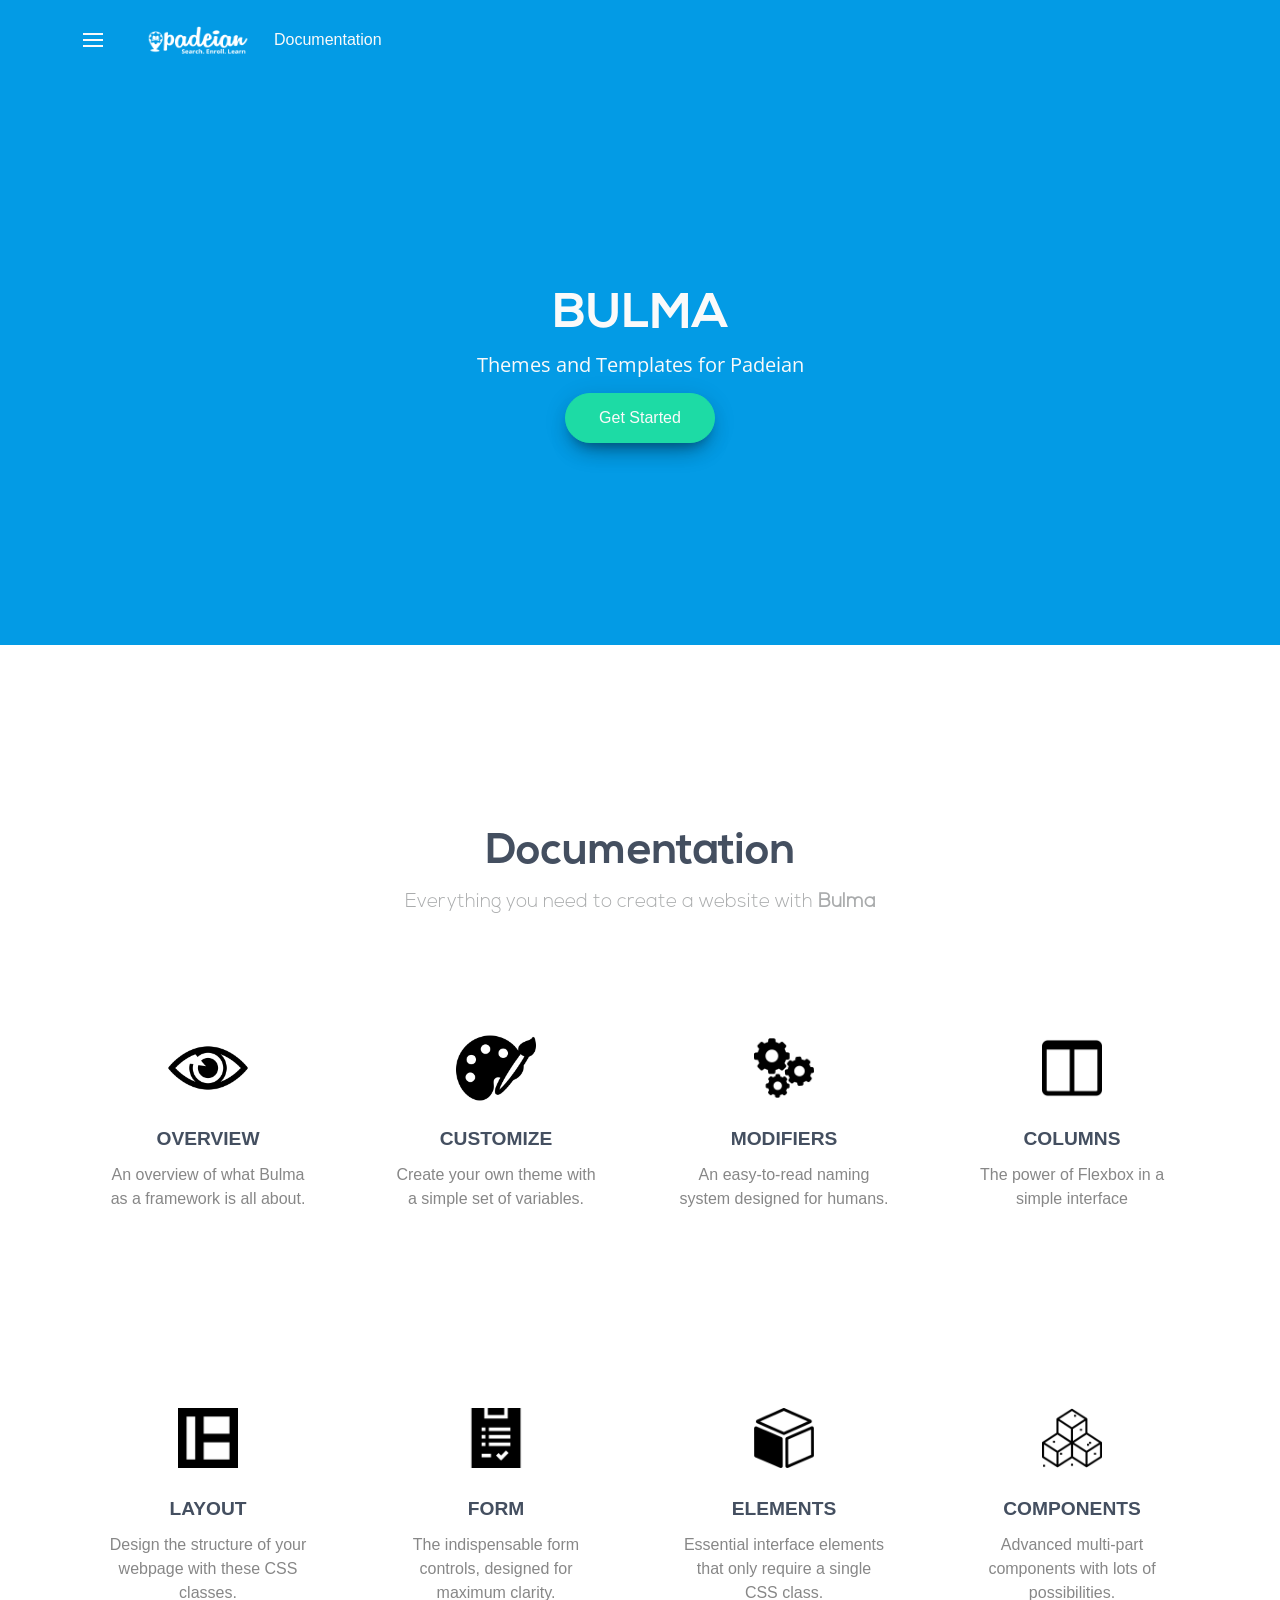
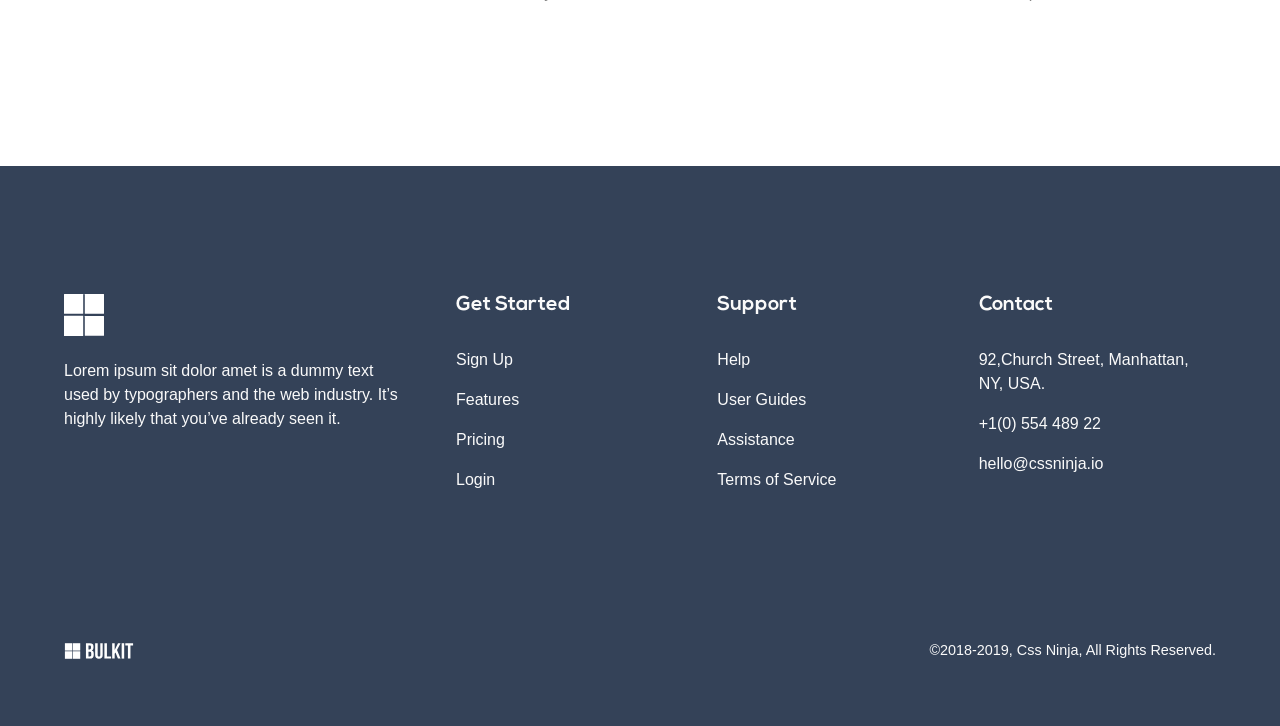
==== index.html @ 24e1e9b9 "first commit" ====
<!DOCTYPE html>
<html lang="en">
  <!-- Mirrored from bulkitv2.cssninja.io/one-pager-1/ by HTTrack Website Copier/3.x [XR&CO'2014], Thu, 19 Sep 2019 08:55:20 GMT -->
  <head>
    <!-- Required meta tags always come first -->
    <meta charset="utf-8">
    <meta name="viewport" content="width=device-width, initial-scale=1, shrink-to-fit=no">
    <meta http-equiv="x-ua-compatible" content="ie=edge">
    <link rel="icon" type="image/png" href="assets/images/favicon.ico" />
    <title> Padeian :: Bulma Template</title>
    <!--Core CSS -->
    <link href="https://fonts.googleapis.com/css?family=Open+Sans" rel="stylesheet">
    <link rel="stylesheet" href="assets/css/bulma.css">
    <link rel="stylesheet" href="assets/css/app.css">
    <link rel="stylesheet" href="assets/css/core.css">
    <link rel="stylesheet" href="assets/css/core-v2.css">
  </head>
  <body>
    <div class="pageloader"></div>
    <div class="infraloader is-active"></div>
    <!-- Side navigation -->
    <div class="side-navigation-menu">
      <!-- Navigation menu -->
      <div id="demo-pages" class="navigation-menu-wrapper animated preFadeInRight fadeInRight">
        <!-- Navigation Header -->
        <div class="navigation-menu-header">
          <span>Bulma Templates</span>
          <a class="ml-auto hamburger-btn navigation-close" href="javascript:void(0);">
          <span class="menu-toggle">
          <span class="icon-box-toggle">
          <span class="rotate">
          <i class="icon-line-top"></i>
          <i class="icon-line-center"></i>
          <i class="icon-line-bottom"></i>
          </span>
          </span>
          </span>
          </a>
        </div>
        <!-- Navigation Body -->
        <ul class="navigation-menu">
          <li class="has-children">
            <a class="parent-link" href="#"><span class="material-icons">view_quilt</span>Overview</a>
            <ul>
              <li><a class="is-submenu" href="overview.html#overview-start">Start</a></li>
              <li><a class="is-submenu" href="overview.html#overview-classes">Classes</a></li>
              <li><a class="is-submenu" href="overview.html#overview-modularity">Modularity</a></li>
              <li><a class="is-submenu" href="overview.html#overview-responsiveness">Responsiveness</a></li>
              <li><a class="is-submenu" href="overview.html#overview-colors">Colors</a></li>
              <li><a class="is-submenu" href="overview.html#overview-functions">Functions</a></li>
              <li><a class="is-submenu" href="overview.html#overview-mixins">Mixins</a></li>
            </ul>
          </li>
          <li class="has-children">
            <a class="parent-link" href="#"><span class="material-icons">view_quilt</span>Customize</a>
            <ul>
              <li><a class="is-submenu" href="customize.html#customize-concepts">Concepts</a></li>
              <li><a class="is-submenu" href="customize.html#customize-variable">Variable</a></li>
              <li><a class="is-submenu" href="customize.html#customize-node-sass">With node-sass</a></li>
              <li><a class="is-submenu" href="customize.html#customize-sass-cli">With Sass CLI</a></li>
              <li><a class="is-submenu" href="customize.html#customize-with-webpack">With webpack</a></li>
            </ul>
          </li>
          <li class="has-children">
            <a class="parent-link" href="#"><span class="material-icons">view_quilt</span>Modifiers</a>
            <ul>
              <li><a class="is-submenu" href="modifiers.html#modifiers-syntax">Syntax</a></li>
              <li><a class="is-submenu" href="modifiers.html#modifiers-helpers">Helpers</a></li>
              <li><a class="is-submenu" href="modifiers.html#modifiers-responsive">Responsive Helpers</a></li>
              <li><a class="is-submenu" href="modifiers.html#modifiers-color">Color Helpers</a></li>
              <li><a class="is-submenu" href="modifiers.html#modifiers-typography">Typography Helpers</a></li>
            </ul>
          </li>
          <li class="has-children">
            <a class="parent-link" href="#"><span class="material-icons">view_quilt</span>Columns</a>
            <ul>
              <li><a class="is-submenu" href="columns.html#columns-basics">Basics</a></li>
              <li><a class="is-submenu" href="columns.html#columns-sizes">Sizes</a></li>
              <li><a class="is-submenu" href="columns.html#columns-responsiveness">Responsiveness</a></li>
              <li><a class="is-submenu" href="columns.html#columns-nesting">Nesting</a></li>
              <li><a class="is-submenu" href="columns.html#columns-gap">Gap</a></li>
              <li><a class="is-submenu" href="columns.html#columns-options">Options</a></li>
            </ul>
          </li>
          <li class="has-children">
            <a class="parent-link" href="#"><span class="material-icons">view_quilt</span>Layout</a>
            <ul>
              <li><a class="is-submenu" href="layout.html#lyt-container">Container</a></li>
              <li><a class="is-submenu" href="layout.html#lyt-level">Level</a></li>
              <li><a class="is-submenu" href="layout.html#lyt-medobj">Media Object</a></li>
              <li><a class="is-submenu" href="layout.html#lyt-hero">Hero</a></li>
              <li><a class="is-submenu" href="layout.html#lyt-section">Section</a></li>
              <li><a class="is-submenu" href="layout.html#lyt-footer">Footer</a></li>
              <li><a class="is-submenu" href="layout.html#lyt-tiles">Tiles</a></li>
            </ul>
          </li>
          <li class="has-children">
            <a class="parent-link" href="#"><span class="material-icons">view_quilt</span>Form</a>
            <ul>
              <li><a class="is-submenu" href="form.html#form-general">General</a></li>
              <li><a class="is-submenu" href="form.html#form-input">Input</a></li>
              <li><a class="is-submenu" href="form.html#form-textarea">Textarea</a></li>
              <li><a class="is-submenu" href="form.html#form-select">Select</a></li>
              <li><a class="is-submenu" href="form.html#form-checkbox">Checkbox</a></li>
              <li><a class="is-submenu" href="form.html#form-radio">Radio</a></li>
              <li><a class="is-submenu" href="form.html#form-file">File</a></li>
            </ul>
          </li>
          <li class="has-children">
            <a class="parent-link" href="#"><span class="material-icons">view_quilt</span>Elements</a>
            <ul>
              <li><a class="is-submenu" href="elements.html#elements-box">Box</a></li>
              <li><a class="is-submenu" href="elements.html#elements-button">Button</a></li>
              <li><a class="is-submenu" href="elements.html#elements-content">Content</a></li>
              <li><a class="is-submenu" href="elements.html#elements-delete">Delete</a></li>
              <li><a class="is-submenu" href="elements.html#elements-icon">Icon</a></li>
              <li><a class="is-submenu" href="elements.html#elements-image">Image</a></li>
              <li><a class="is-submenu" href="elements.html#elements-notification">Notification</a></li>
              <li><a class="is-submenu" href="elements.html#elements-progressbar">Progress bars</a></li>
              <li><a class="is-submenu" href="elements.html#elements-table">Table</a></li>
              <li><a class="is-submenu" href="elements.html#elements-tag">Tag</a></li>
              <li><a class="is-submenu" href="elements.html#elements-title">Title</a></li>
            </ul>
          </li>
          <li class="has-children">
            <a class="parent-link" href="#"><span class="material-icons">view_quilt</span>Components</a>
            <ul>
              <li><a class="is-submenu" href="components.html#components-breadcrumb">Breadcrumb</a></li>
              <li><a class="is-submenu" href="components.html#components-card">Card</a></li>
              <li><a class="is-submenu" href="components.html#components-dropdown">Dropdown</a></li>
              <li><a class="is-submenu" href="components.html#components-menu">Menu</a></li>
              <li><a class="is-submenu" href="components.html#components-message">Message</a></li>
              <li><a class="is-submenu" href="components.html#components-modal">Modal</a></li>
              <li><a class="is-submenu" href="components.html#components-navbar">Navbar</a></li>
              <li><a class="is-submenu" href="components.html#components-pagination">Pagination</a></li>
              <li><a class="is-submenu" href="components.html#components-panel">Panel</a></li>
              <li><a class="is-submenu" href="components.html#components-tabs">Tabs</a></li>
            </ul>
          </li>
        </ul>
      </div>
      <!-- /Navigation menu -->
    </div>
    <!-- /Side navigation -->        
    <nav class="navbar is-transparent is-fixed-top is-faded">
      <div class="container">
        <div class="navbar-brand">
          <!-- Sidebar Trigger -->
          <a id="navigation-trigger" class="navbar-item hamburger-btn" href="javascript:void(0);">
          <span class="menu-toggle">
          <span class="icon-box-toggle">
          <span class="rotate">
          <i class="icon-line-top"></i>
          <i class="icon-line-center"></i>
          <i class="icon-line-bottom"></i>
          </span>
          </span>
          </span>
          </a>
          <a class="navbar-item" href="#">
          <img class="light-logo" src="assets/images/logo/logo-white.png" width="110" height="100" alt="">
          <img class="dark-logo is-hidden" src="assets/images/logo/logo-dark.png" width="110" height="100" alt="">
          </a>
          <a role="button" class="navbar-burger burger" aria-label="menu" aria-expanded="false" data-target="navbarBasicExample">
          <span aria-hidden="true"></span>
          <span aria-hidden="true"></span>
          <span aria-hidden="true"></span>
          </a>
        </div>
        <div class="navbar-menu">
          <div class="navbar-start">
            <a href="#documentation" class="navbar-item has-hover">
            Documentation
            </a>
          </div>
        </div>
      </div>
    </nav>
    <!-- Hero -->
    <div class="hero is-large">
      <div class="hero-body">
        <div class="container">
          <div class="columns has-text-centered">
            <!-- Caption -->
            <div class="column is-8 is-offset-2 is-hero-caption">
              <h1 class="title is-1 is-light">
                <span id="landing-title">BULMA</span>
              </h1>
              <h2 class="subtitle is-5 is-light">
                Themes and Templates for Padeian
              </h2>
              <div class="button-wrap">
                <a href="#documentation" class="button cta-button accent-button is-raised is-rounded">Get Started</a>
              </div>
            </div>
          </div>
        </div>
      </div>
      <!-- Hero Shape -->
      <div class="hero-shape is-4v" alt=""></div>
    </div>
    <!-- Services -->
    <section id="documentation" class="section">
      <div class="container">
        <!-- Title -->
        <div class="section-title-wrapper">
          <!--<div class="bg-number">?</div>-->
          <h2 class="title section-title has-text-centered dark-text">Documentation</h2>
          <div class="subtitle has-text-centered is-tablet-padded">
            Everything you need to create a website with <b>Bulma</b>
          </div>
        </div>
        <div class="columns integration-cards is-minimal is-vcentered is-gapless is-multiline">
          <!-- Card -->
          <div class="column">
            <a href="overview.html">
              <div class="feature-card card-md hover-inset has-text-centered">
                <div>
                  <!-- class="brand-logo">-->
                  <img src="assets/images/docsicon/eye.png" style="height: 80px;" alt="">
                </div>
                <div class="card-title">
                  <h4>OVERVIEW</h4>
                </div>
                <div class="card-feature-description">
                  <span>An overview of what Bulma as a framework is all about.</span>
                </div>
                <!--<a href="#" class="button btn-align primary-btn btn-outlined is-bold rounded">Learn more</a>-->
              </div>
            </a>
          </div>
          <div class="column">
            <a href="customize.html">
              <div class="feature-card card-md hover-inset has-text-centered">
                <div>
                  <!-- class="brand-logo">-->
                  <img src="assets/images/docsicon/paint-board-and-brush.png" style="height: 80px;" alt="">
                </div>
                <div class="card-title">
                  <h4>CUSTOMIZE</h4>
                </div>
                <div class="card-feature-description">
                  <span>Create your own theme with a simple set of variables.</span>
                </div>
                <!--<a href="#" class="button btn-align primary-btn btn-outlined is-bold rounded">Learn more</a>-->
              </div>
            </a>
          </div>
          <div class="column">
            <a href="modifiers.html">
              <div class="feature-card card-md hover-inset has-text-centered">
                <div class="brand-logo">
                  <img src="assets/images/docsicon/settings-gears.png" alt="">
                </div>
                <div class="card-title">
                  <h4>MODIFIERS</h4>
                </div>
                <div class="card-feature-description">
                  <span>An easy-to-read naming system designed for humans.</span>
                </div>
                <!--<a href="#" class="button btn-align primary-btn btn-outlined is-bold rounded">Learn more</a>-->
              </div>
            </a>
          </div>
          <div class="column">
            <a href="columns.html">
              <div class="feature-card card-md hover-inset has-text-centered">
                <div class="brand-logo">
                  <img src="assets/images/docsicon/two-columns-layout.png" alt="">
                </div>
                <div class="card-title">
                  <h4>COLUMNS</h4>
                </div>
                <div class="card-feature-description">
                  <span>The power of Flexbox in a simple interface</span>
                </div>
                <!--<a href="#" class="button btn-align primary-btn btn-outlined is-bold rounded">Learn more</a>-->
              </div>
            </a>
          </div>
          <div class="column">
            <a href="layout.html">
              <div class="feature-card card-md hover-inset has-text-centered">
                <div class="brand-logo">
                  <img src="assets/images/docsicon/layout.png" alt="">
                </div>
                <div class="card-title">
                  <h4>LAYOUT</h4>
                </div>
                <div class="card-feature-description">
                  <span>Design the structure of your webpage with these CSS classes.</span>
                </div>
                <!--<a href="#" class="button btn-align primary-btn btn-outlined is-bold rounded">Learn more</a>-->
              </div>
            </a>
          </div>
          <div class="column">
            <a href="form.html">
              <div class="feature-card card-md hover-inset has-text-centered">
                <div class="brand-logo">
                  <img src="assets/images/docsicon/test.png" alt="">
                </div>
                <div class="card-title">
                  <h4>FORM</h4>
                </div>
                <div class="card-feature-description">
                  <span>The indispensable form controls, designed for maximum clarity.</span>
                </div>
                <!--<a href="#" class="button btn-align primary-btn btn-outlined is-bold rounded">Learn more</a>-->
              </div>
            </a>
          </div>
          <div class="column">
            <a href="elements.html">
              <div class="feature-card card-md hover-inset has-text-centered">
                <div class="brand-logo">
                  <img src="assets/images/docsicon/package-cube-box-for-delivery.png" alt="">
                </div>
                <div class="card-title">
                  <h4>ELEMENTS</h4>
                </div>
                <div class="card-feature-description">
                  <span>Essential interface elements that only require a single CSS class.</span>
                </div>
                <!--<a href="#" class="button btn-align primary-btn btn-outlined is-bold rounded">Learn more</a>-->
              </div>
            </a>
          </div>
          <div class="column">
            <a href="components.html">
              <div class="feature-card card-md hover-inset has-text-centered">
                <div class="brand-logo">
                  <img src="assets/images/docsicon/ice-cube-tray.png" alt="">
                </div>
                <div class="card-title">
                  <h4>COMPONENTS</h4>
                </div>
                <div class="card-feature-description">
                  <span>Advanced multi-part components with lots of possibilities.</span>
                </div>
                <!--<a href="#" class="button btn-align primary-btn btn-outlined is-bold rounded">Learn more</a>-->
              </div>
            </a>
          </div>
        </div>
      </div>
    </section>
    <!-- /Services -->
    <!--Footer-->
    <footer class="footer">
      <div class="container">
        <div class="columns">
          <div class="column is-4">
            <img class="footer-logo" src="assets/images/logo/bulkit-light.svg" width="112" height="28" alt="">
            <p class="footer-logo-text is-portrait-padded">
              Lorem ipsum sit dolor amet is a dummy text used by
              typographers and the web industry. It’s highly likely that
              you’ve already seen it.
            </p>
          </div>
          <div class="column">
            <h4 class="title is-light is-5">Get Started</h4>
            <ul class="footer-menu">
              <li><a href="#">Sign Up</a></li>
              <li><a href="#">Features</a></li>
              <li><a href="#">Pricing</a></li>
              <li><a href="#">Login</a></li>
            </ul>
          </div>
          <div class="column">
            <h4 class="title is-light is-5">Support</h4>
            <ul class="footer-menu">
              <li><a href="#">Help</a></li>
              <li><a href="#">User Guides</a></li>
              <li><a href="#">Assistance</a></li>
              <li><a href="#">Terms of Service</a></li>
            </ul>
          </div>
          <div class="column">
            <h4 class="title is-light is-5">Contact</h4>
            <ul class="footer-menu">
              <li>92,Church Street, Manhattan, NY, USA.</li>
              <li>+1(0) 554 489 22</li>
              <li>hello@cssninja.io</li>
            </ul>
          </div>
        </div>
        <div class="copyright">
          <img class="copyright-logo" src="assets/images/logo/bulkit-white.svg" width="112" height="28" alt="">
          <div class="copyright-text">&copy;2018-2019, Css Ninja, All Rights Reserved.</div>
        </div>
      </div>
    </footer>
    <!-- Back To Top Button -->
    <div id="backtotop"><a href="#"></a></div>
    <!-- Concatenated js plugins -->
    <script src="assets/js/app.js"></script>
    <script src="../../unpkg.com/animejs%402.2.0/anime.min.js"></script>
    <!-- Bulkit js -->
    <script src="assets/js/main.js"></script>
  </body>
  <!-- Mirrored from bulkitv2.cssninja.io/one-pager-1/ by HTTrack Website Copier/3.x [XR&CO'2014], Thu, 19 Sep 2019 08:55:29 GMT -->
</html>
---- assets/css/app.css ----
/* Slider */
.slick-slider
{
    position: relative;

    display: block;
    box-sizing: border-box;

    -webkit-user-select: none;
       -moz-user-select: none;
        -ms-user-select: none;
            user-select: none;

    -webkit-touch-callout: none;
    -khtml-user-select: none;
    -ms-touch-action: pan-y;
        touch-action: pan-y;
    -webkit-tap-highlight-color: transparent;
}

.slick-list
{
    position: relative;

    display: block;
    overflow: hidden;

    margin: 0;
    padding: 0;
}
.slick-list:focus
{
    outline: none;
}
.slick-list.dragging
{
    cursor: pointer;
    cursor: hand;
}

.slick-slider .slick-track,
.slick-slider .slick-list
{
    -webkit-transform: translate3d(0, 0, 0);
       -moz-transform: translate3d(0, 0, 0);
        -ms-transform: translate3d(0, 0, 0);
         -o-transform: translate3d(0, 0, 0);
            transform: translate3d(0, 0, 0);
}

.slick-track
{
    position: relative;
    top: 0;
    left: 0;

    display: block;
    margin-left: auto;
    margin-right: auto;
}
.slick-track:before,
.slick-track:after
{
    display: table;

    content: '';
}
.slick-track:after
{
    clear: both;
}
.slick-loading .slick-track
{
    visibility: hidden;
}

.slick-slide
{
    display: none;
    float: left;

    height: 100%;
    min-height: 1px;
}
[dir='rtl'] .slick-slide
{
    float: right;
}
.slick-slide img
{
    display: block;
}
.slick-slide.slick-loading img
{
    display: none;
}
.slick-slide.dragging img
{
    pointer-events: none;
}
.slick-initialized .slick-slide
{
    display: block;
}
.slick-loading .slick-slide
{
    visibility: hidden;
}
.slick-vertical .slick-slide
{
    display: block;

    height: auto;

    border: 1px solid transparent;
}
.slick-arrow.slick-hidden {
    display: none;
}

@charset 'UTF-8';
/* Slider */
.slick-loading .slick-list
{
    background: #fff url('ajax-loader.gif') center center no-repeat;
}

/* Icons */
@font-face
{
    font-family: 'slick';
    font-weight: normal;
    font-style: normal;

    src: url('fonts/slick.eot');
    src: url('fonts/slickd41d.eot?#iefix') format('embedded-opentype'), url('fonts/slick.woff') format('woff'), url('fonts/slick.ttf') format('truetype'), url('fonts/slick.svg#slick') format('svg');
}
/* Arrows */
.slick-prev,
.slick-next
{
    font-size: 0;
    line-height: 0;

    position: absolute;
    top: 50%;

    display: block;

    width: 20px;
    height: 20px;
    padding: 0;
    -webkit-transform: translate(0, -50%);
    -ms-transform: translate(0, -50%);
    transform: translate(0, -50%);

    cursor: pointer;

    color: transparent;
    border: none;
    outline: none;
    background: transparent;
}
.slick-prev:hover,
.slick-prev:focus,
.slick-next:hover,
.slick-next:focus
{
    color: transparent;
    outline: none;
    background: transparent;
}
.slick-prev:hover:before,
.slick-prev:focus:before,
.slick-next:hover:before,
.slick-next:focus:before
{
    opacity: 1;
}
.slick-prev.slick-disabled:before,
.slick-next.slick-disabled:before
{
    opacity: .25;
}

.slick-prev:before,
.slick-next:before
{
    font-family: 'slick';
    font-size: 20px;
    line-height: 1;

    opacity: .75;
    color: white;

    -webkit-font-smoothing: antialiased;
    -moz-osx-font-smoothing: grayscale;
}

.slick-prev
{
    left: -25px;
}
[dir='rtl'] .slick-prev
{
    right: -25px;
    left: auto;
}
.slick-prev:before
{
    content: '←';
}
[dir='rtl'] .slick-prev:before
{
    content: '→';
}

.slick-next
{
    right: -25px;
}
[dir='rtl'] .slick-next
{
    right: auto;
    left: -25px;
}
.slick-next:before
{
    content: '→';
}
[dir='rtl'] .slick-next:before
{
    content: '←';
}

/* Dots */
.slick-dotted.slick-slider
{
    margin-bottom: 30px;
}

.slick-dots
{
    position: absolute;
    bottom: -25px;

    display: block;

    width: 100%;
    padding: 0;
    margin: 0;

    list-style: none;

    text-align: center;
}
.slick-dots li
{
    position: relative;

    display: inline-block;

    width: 20px;
    height: 20px;
    margin: 0 5px;
    padding: 0;

    cursor: pointer;
}
.slick-dots li button
{
    font-size: 0;
    line-height: 0;

    display: block;

    width: 20px;
    height: 20px;
    padding: 5px;

    cursor: pointer;

    color: transparent;
    border: 0;
    outline: none;
    background: transparent;
}
.slick-dots li button:hover,
.slick-dots li button:focus
{
    outline: none;
}
.slick-dots li button:hover:before,
.slick-dots li button:focus:before
{
    opacity: 1;
}
.slick-dots li button:before
{
    font-family: 'slick';
    font-size: 6px;
    line-height: 20px;

    position: absolute;
    top: 0;
    left: 0;

    width: 20px;
    height: 20px;

    content: '•';
    text-align: center;

    opacity: .25;
    color: black;

    -webkit-font-smoothing: antialiased;
    -moz-osx-font-smoothing: grayscale;
}
.slick-dots li.slick-active button:before
{
    opacity: .75;
    color: black;
}
.div-highlight {
    padding: 1.4rem;
    overflow: auto;
    background: #444F60;
    margin-top: 2.8rem;
    margin-bottom: 2.8rem;
    border-radius: 4px;
    margin-left: -160px;
}
.form-column {
    float: left;
    width: 50%;
    padding: 10px;
  }
  
/* Clear floats after the columns */
.form-row:after {
    content: "";
    display: table;
    clear: both;
}
.fa.fa-pull-left,.fa.pull-left{margin-right:.3em}.fa-fw,.fa-li{text-align:center}.fa,.fa-stack,.material-icons{display:inline-block}@font-face{font-family:FontAwesome;src:url(../fonts/fontawesome-webfont5b62.html?v=4.6.3);src:url(../fonts/fontawesome-webfontd41d.html?#iefix&v=4.6.3) format('embedded-opentype'),url(../fonts/fontawesome-webfont5b62-2.html?v=4.6.3) format('woff2'),url(../fonts/fontawesome-webfont5b62-3.html?v=4.6.3) format('woff'),url(../fonts/fontawesome-webfont5b62-4.html?v=4.6.3) format('truetype'),url(../fonts/fontawesome-webfont5b62-5.html?v=4.6.3#fontawesomeregular) format('svg');font-weight:400;font-style:normal}.fa{font:normal normal normal 14px/1 FontAwesome;font-size:inherit;text-rendering:auto;-webkit-font-smoothing:antialiased;-moz-osx-font-smoothing:grayscale}.im,.sl{speak:none;font-variant:normal}.fa-lg{font-size:1.33333333em;line-height:.75em;vertical-align:-15%}.fa-2x{font-size:2em}.fa-3x{font-size:3em}.fa-4x{font-size:4em}.fa-5x{font-size:5em}.fa-fw{width:1.28571429em}.fa-ul{padding-left:0;margin-left:2.14285714em;list-style-type:none}.fa.fa-pull-right,.fa.pull-right{margin-left:.3em}.fa-ul>li{position:relative}.fa-li{position:absolute;left:-2.14285714em;width:2.14285714em;top:.14285714em}.fa-li.fa-lg{left:-1.85714286em}.fa-border{padding:.2em .25em .15em;border:.08em solid #eee;border-radius:.1em}.fa-pull-left{float:left}.fa-pull-right,.pull-right{float:right}.pull-left{float:left}.fa-spin{-webkit-animation:fa-spin 2s infinite linear;animation:fa-spin 2s infinite linear}.fa-pulse{-webkit-animation:fa-spin 1s infinite steps(8);animation:fa-spin 1s infinite steps(8)}@-webkit-keyframes fa-spin{0%{-webkit-transform:rotate(0);transform:rotate(0)}100%{-webkit-transform:rotate(359deg);transform:rotate(359deg)}}@keyframes fa-spin{0%{-webkit-transform:rotate(0);transform:rotate(0)}100%{-webkit-transform:rotate(359deg);transform:rotate(359deg)}}.fa-rotate-90{-ms-filter:"progid:DXImageTransform.Microsoft.BasicImage(rotation=1)";-webkit-transform:rotate(90deg);-ms-transform:rotate(90deg);transform:rotate(90deg)}.fa-rotate-180{-ms-filter:"progid:DXImageTransform.Microsoft.BasicImage(rotation=2)";-webkit-transform:rotate(180deg);-ms-transform:rotate(180deg);transform:rotate(180deg)}.fa-rotate-270{-ms-filter:"progid:DXImageTransform.Microsoft.BasicImage(rotation=3)";-webkit-transform:rotate(270deg);-ms-transform:rotate(270deg);transform:rotate(270deg)}.fa-flip-horizontal{-ms-filter:"progid:DXImageTransform.Microsoft.BasicImage(rotation=0, mirror=1)";-webkit-transform:scale(-1,1);-ms-transform:scale(-1,1);transform:scale(-1,1)}.fa-flip-vertical{-ms-filter:"progid:DXImageTransform.Microsoft.BasicImage(rotation=2, mirror=1)";-webkit-transform:scale(1,-1);-ms-transform:scale(1,-1);transform:scale(1,-1)}:root .fa-flip-horizontal,:root .fa-flip-vertical,:root .fa-rotate-180,:root .fa-rotate-270,:root .fa-rotate-90{filter:none}.fa-stack{position:relative;width:2em;height:2em;line-height:2em;vertical-align:middle}.fa-stack-1x,.fa-stack-2x{position:absolute;left:0;width:100%;text-align:center}.fa-stack-1x{line-height:inherit}.material-icons,.sl{font-weight:400;font-style:normal;line-height:1;text-transform:none;-webkit-font-smoothing:antialiased;-moz-osx-font-smoothing:grayscale}.fa-stack-2x{font-size:2em}.fa-inverse{color:#fff}.fa-glass:before{content:"\f000"}.fa-music:before{content:"\f001"}.fa-search:before{content:"\f002"}.fa-envelope-o:before{content:"\f003"}.fa-heart:before{content:"\f004"}.fa-star:before{content:"\f005"}.fa-star-o:before{content:"\f006"}.fa-user:before{content:"\f007"}.fa-film:before{content:"\f008"}.fa-th-large:before{content:"\f009"}.fa-th:before{content:"\f00a"}.fa-th-list:before{content:"\f00b"}.fa-check:before{content:"\f00c"}.fa-close:before,.fa-remove:before,.fa-times:before{content:"\f00d"}.fa-search-plus:before{content:"\f00e"}.fa-search-minus:before{content:"\f010"}.fa-power-off:before{content:"\f011"}.fa-signal:before{content:"\f012"}.fa-cog:before,.fa-gear:before{content:"\f013"}.fa-trash-o:before{content:"\f014"}.fa-home:before{content:"\f015"}.fa-file-o:before{content:"\f016"}.fa-clock-o:before{content:"\f017"}.fa-road:before{content:"\f018"}.fa-download:before{content:"\f019"}.fa-arrow-circle-o-down:before{content:"\f01a"}.fa-arrow-circle-o-up:before{content:"\f01b"}.fa-inbox:before{content:"\f01c"}.fa-play-circle-o:before{content:"\f01d"}.fa-repeat:before,.fa-rotate-right:before{content:"\f01e"}.fa-refresh:before{content:"\f021"}.fa-list-alt:before{content:"\f022"}.fa-lock:before{content:"\f023"}.fa-flag:before{content:"\f024"}.fa-headphones:before{content:"\f025"}.fa-volume-off:before{content:"\f026"}.fa-volume-down:before{content:"\f027"}.fa-volume-up:before{content:"\f028"}.fa-qrcode:before{content:"\f029"}.fa-barcode:before{content:"\f02a"}.fa-tag:before{content:"\f02b"}.fa-tags:before{content:"\f02c"}.fa-book:before{content:"\f02d"}.fa-bookmark:before{content:"\f02e"}.fa-print:before{content:"\f02f"}.fa-camera:before{content:"\f030"}.fa-font:before{content:"\f031"}.fa-bold:before{content:"\f032"}.fa-italic:before{content:"\f033"}.fa-text-height:before{content:"\f034"}.fa-text-width:before{content:"\f035"}.fa-align-left:before{content:"\f036"}.fa-align-center:before{content:"\f037"}.fa-align-right:before{content:"\f038"}.fa-align-justify:before{content:"\f039"}.fa-list:before{content:"\f03a"}.fa-dedent:before,.fa-outdent:before{content:"\f03b"}.fa-indent:before{content:"\f03c"}.fa-video-camera:before{content:"\f03d"}.fa-image:before,.fa-photo:before,.fa-picture-o:before{content:"\f03e"}.fa-pencil:before{content:"\f040"}.fa-map-marker:before{content:"\f041"}.fa-adjust:before{content:"\f042"}.fa-tint:before{content:"\f043"}.fa-edit:before,.fa-pencil-square-o:before{content:"\f044"}.fa-share-square-o:before{content:"\f045"}.fa-check-square-o:before{content:"\f046"}.fa-arrows:before{content:"\f047"}.fa-step-backward:before{content:"\f048"}.fa-fast-backward:before{content:"\f049"}.fa-backward:before{content:"\f04a"}.fa-play:before{content:"\f04b"}.fa-pause:before{content:"\f04c"}.fa-stop:before{content:"\f04d"}.fa-forward:before{content:"\f04e"}.fa-fast-forward:before{content:"\f050"}.fa-step-forward:before{content:"\f051"}.fa-eject:before{content:"\f052"}.fa-chevron-left:before{content:"\f053"}.fa-chevron-right:before{content:"\f054"}.fa-plus-circle:before{content:"\f055"}.fa-minus-circle:before{content:"\f056"}.fa-times-circle:before{content:"\f057"}.fa-check-circle:before{content:"\f058"}.fa-question-circle:before{content:"\f059"}.fa-info-circle:before{content:"\f05a"}.fa-crosshairs:before{content:"\f05b"}.fa-times-circle-o:before{content:"\f05c"}.fa-check-circle-o:before{content:"\f05d"}.fa-ban:before{content:"\f05e"}.fa-arrow-left:before{content:"\f060"}.fa-arrow-right:before{content:"\f061"}.fa-arrow-up:before{content:"\f062"}.fa-arrow-down:before{content:"\f063"}.fa-mail-forward:before,.fa-share:before{content:"\f064"}.fa-expand:before{content:"\f065"}.fa-compress:before{content:"\f066"}.fa-plus:before{content:"\f067"}.fa-minus:before{content:"\f068"}.fa-asterisk:before{content:"\f069"}.fa-exclamation-circle:before{content:"\f06a"}.fa-gift:before{content:"\f06b"}.fa-leaf:before{content:"\f06c"}.fa-fire:before{content:"\f06d"}.fa-eye:before{content:"\f06e"}.fa-eye-slash:before{content:"\f070"}.fa-exclamation-triangle:before,.fa-warning:before{content:"\f071"}.fa-plane:before{content:"\f072"}.fa-calendar:before{content:"\f073"}.fa-random:before{content:"\f074"}.fa-comment:before{content:"\f075"}.fa-magnet:before{content:"\f076"}.fa-chevron-up:before{content:"\f077"}.fa-chevron-down:before{content:"\f078"}.fa-retweet:before{content:"\f079"}.fa-shopping-cart:before{content:"\f07a"}.fa-folder:before{content:"\f07b"}.fa-folder-open:before{content:"\f07c"}.fa-arrows-v:before{content:"\f07d"}.fa-arrows-h:before{content:"\f07e"}.fa-bar-chart-o:before,.fa-bar-chart:before{content:"\f080"}.fa-twitter-square:before{content:"\f081"}.fa-facebook-square:before{content:"\f082"}.fa-camera-retro:before{content:"\f083"}.fa-key:before{content:"\f084"}.fa-cogs:before,.fa-gears:before{content:"\f085"}.fa-comments:before{content:"\f086"}.fa-thumbs-o-up:before{content:"\f087"}.fa-thumbs-o-down:before{content:"\f088"}.fa-star-half:before{content:"\f089"}.fa-heart-o:before{content:"\f08a"}.fa-sign-out:before{content:"\f08b"}.fa-linkedin-square:before{content:"\f08c"}.fa-thumb-tack:before{content:"\f08d"}.fa-external-link:before{content:"\f08e"}.fa-sign-in:before{content:"\f090"}.fa-trophy:before{content:"\f091"}.fa-github-square:before{content:"\f092"}.fa-upload:before{content:"\f093"}.fa-lemon-o:before{content:"\f094"}.fa-phone:before{content:"\f095"}.fa-square-o:before{content:"\f096"}.fa-bookmark-o:before{content:"\f097"}.fa-phone-square:before{content:"\f098"}.fa-twitter:before{content:"\f099"}.fa-facebook-f:before,.fa-facebook:before{content:"\f09a"}.fa-github:before{content:"\f09b"}.fa-unlock:before{content:"\f09c"}.fa-credit-card:before{content:"\f09d"}.fa-feed:before,.fa-rss:before{content:"\f09e"}.fa-hdd-o:before{content:"\f0a0"}.fa-bullhorn:before{content:"\f0a1"}.fa-bell:before{content:"\f0f3"}.fa-certificate:before{content:"\f0a3"}.fa-hand-o-right:before{content:"\f0a4"}.fa-hand-o-left:before{content:"\f0a5"}.fa-hand-o-up:before{content:"\f0a6"}.fa-hand-o-down:before{content:"\f0a7"}.fa-arrow-circle-left:before{content:"\f0a8"}.fa-arrow-circle-right:before{content:"\f0a9"}.fa-arrow-circle-up:before{content:"\f0aa"}.fa-arrow-circle-down:before{content:"\f0ab"}.fa-globe:before{content:"\f0ac"}.fa-wrench:before{content:"\f0ad"}.fa-tasks:before{content:"\f0ae"}.fa-filter:before{content:"\f0b0"}.fa-briefcase:before{content:"\f0b1"}.fa-arrows-alt:before{content:"\f0b2"}.fa-group:before,.fa-users:before{content:"\f0c0"}.fa-chain:before,.fa-link:before{content:"\f0c1"}.fa-cloud:before{content:"\f0c2"}.fa-flask:before{content:"\f0c3"}.fa-cut:before,.fa-scissors:before{content:"\f0c4"}.fa-copy:before,.fa-files-o:before{content:"\f0c5"}.fa-paperclip:before{content:"\f0c6"}.fa-floppy-o:before,.fa-save:before{content:"\f0c7"}.fa-square:before{content:"\f0c8"}.fa-bars:before,.fa-navicon:before,.fa-reorder:before{content:"\f0c9"}.fa-list-ul:before{content:"\f0ca"}.fa-list-ol:before{content:"\f0cb"}.fa-strikethrough:before{content:"\f0cc"}.fa-underline:before{content:"\f0cd"}.fa-table:before{content:"\f0ce"}.fa-magic:before{content:"\f0d0"}.fa-truck:before{content:"\f0d1"}.fa-pinterest:before{content:"\f0d2"}.fa-pinterest-square:before{content:"\f0d3"}.fa-google-plus-square:before{content:"\f0d4"}.fa-google-plus:before{content:"\f0d5"}.fa-money:before{content:"\f0d6"}.fa-caret-down:before{content:"\f0d7"}.fa-caret-up:before{content:"\f0d8"}.fa-caret-left:before{content:"\f0d9"}.fa-caret-right:before{content:"\f0da"}.fa-columns:before{content:"\f0db"}.fa-sort:before,.fa-unsorted:before{content:"\f0dc"}.fa-sort-desc:before,.fa-sort-down:before{content:"\f0dd"}.fa-sort-asc:before,.fa-sort-up:before{content:"\f0de"}.fa-envelope:before{content:"\f0e0"}.fa-linkedin:before{content:"\f0e1"}.fa-rotate-left:before,.fa-undo:before{content:"\f0e2"}.fa-gavel:before,.fa-legal:before{content:"\f0e3"}.fa-dashboard:before,.fa-tachometer:before{content:"\f0e4"}.fa-comment-o:before{content:"\f0e5"}.fa-comments-o:before{content:"\f0e6"}.fa-bolt:before,.fa-flash:before{content:"\f0e7"}.fa-sitemap:before{content:"\f0e8"}.fa-umbrella:before{content:"\f0e9"}.fa-clipboard:before,.fa-paste:before{content:"\f0ea"}.fa-lightbulb-o:before{content:"\f0eb"}.fa-exchange:before{content:"\f0ec"}.fa-cloud-download:before{content:"\f0ed"}.fa-cloud-upload:before{content:"\f0ee"}.fa-user-md:before{content:"\f0f0"}.fa-stethoscope:before{content:"\f0f1"}.fa-suitcase:before{content:"\f0f2"}.fa-bell-o:before{content:"\f0a2"}.fa-coffee:before{content:"\f0f4"}.fa-cutlery:before{content:"\f0f5"}.fa-file-text-o:before{content:"\f0f6"}.fa-building-o:before{content:"\f0f7"}.fa-hospital-o:before{content:"\f0f8"}.fa-ambulance:before{content:"\f0f9"}.fa-medkit:before{content:"\f0fa"}.fa-fighter-jet:before{content:"\f0fb"}.fa-beer:before{content:"\f0fc"}.fa-h-square:before{content:"\f0fd"}.fa-plus-square:before{content:"\f0fe"}.fa-angle-double-left:before{content:"\f100"}.fa-angle-double-right:before{content:"\f101"}.fa-angle-double-up:before{content:"\f102"}.fa-angle-double-down:before{content:"\f103"}.fa-angle-left:before{content:"\f104"}.fa-angle-right:before{content:"\f105"}.fa-angle-up:before{content:"\f106"}.fa-angle-down:before{content:"\f107"}.fa-desktop:before{content:"\f108"}.fa-laptop:before{content:"\f109"}.fa-tablet:before{content:"\f10a"}.fa-mobile-phone:before,.fa-mobile:before{content:"\f10b"}.fa-circle-o:before{content:"\f10c"}.fa-quote-left:before{content:"\f10d"}.fa-quote-right:before{content:"\f10e"}.fa-spinner:before{content:"\f110"}.fa-circle:before{content:"\f111"}.fa-mail-reply:before,.fa-reply:before{content:"\f112"}.fa-github-alt:before{content:"\f113"}.fa-folder-o:before{content:"\f114"}.fa-folder-open-o:before{content:"\f115"}.fa-smile-o:before{content:"\f118"}.fa-frown-o:before{content:"\f119"}.fa-meh-o:before{content:"\f11a"}.fa-gamepad:before{content:"\f11b"}.fa-keyboard-o:before{content:"\f11c"}.fa-flag-o:before{content:"\f11d"}.fa-flag-checkered:before{content:"\f11e"}.fa-terminal:before{content:"\f120"}.fa-code:before{content:"\f121"}.fa-mail-reply-all:before,.fa-reply-all:before{content:"\f122"}.fa-star-half-empty:before,.fa-star-half-full:before,.fa-star-half-o:before{content:"\f123"}.fa-location-arrow:before{content:"\f124"}.fa-crop:before{content:"\f125"}.fa-code-fork:before{content:"\f126"}.fa-chain-broken:before,.fa-unlink:before{content:"\f127"}.fa-question:before{content:"\f128"}.fa-info:before{content:"\f129"}.fa-exclamation:before{content:"\f12a"}.fa-superscript:before{content:"\f12b"}.fa-subscript:before{content:"\f12c"}.fa-eraser:before{content:"\f12d"}.fa-puzzle-piece:before{content:"\f12e"}.fa-microphone:before{content:"\f130"}.fa-microphone-slash:before{content:"\f131"}.fa-shield:before{content:"\f132"}.fa-calendar-o:before{content:"\f133"}.fa-fire-extinguisher:before{content:"\f134"}.fa-rocket:before{content:"\f135"}.fa-maxcdn:before{content:"\f136"}.fa-chevron-circle-left:before{content:"\f137"}.fa-chevron-circle-right:before{content:"\f138"}.fa-chevron-circle-up:before{content:"\f139"}.fa-chevron-circle-down:before{content:"\f13a"}.fa-html5:before{content:"\f13b"}.fa-css3:before{content:"\f13c"}.fa-anchor:before{content:"\f13d"}.fa-unlock-alt:before{content:"\f13e"}.fa-bullseye:before{content:"\f140"}.fa-ellipsis-h:before{content:"\f141"}.fa-ellipsis-v:before{content:"\f142"}.fa-rss-square:before{content:"\f143"}.fa-play-circle:before{content:"\f144"}.fa-ticket:before{content:"\f145"}.fa-minus-square:before{content:"\f146"}.fa-minus-square-o:before{content:"\f147"}.fa-level-up:before{content:"\f148"}.fa-level-down:before{content:"\f149"}.fa-check-square:before{content:"\f14a"}.fa-pencil-square:before{content:"\f14b"}.fa-external-link-square:before{content:"\f14c"}.fa-share-square:before{content:"\f14d"}.fa-compass:before{content:"\f14e"}.fa-caret-square-o-down:before,.fa-toggle-down:before{content:"\f150"}.fa-caret-square-o-up:before,.fa-toggle-up:before{content:"\f151"}.fa-caret-square-o-right:before,.fa-toggle-right:before{content:"\f152"}.fa-eur:before,.fa-euro:before{content:"\f153"}.fa-gbp:before{content:"\f154"}.fa-dollar:before,.fa-usd:before{content:"\f155"}.fa-inr:before,.fa-rupee:before{content:"\f156"}.fa-cny:before,.fa-jpy:before,.fa-rmb:before,.fa-yen:before{content:"\f157"}.fa-rouble:before,.fa-rub:before,.fa-ruble:before{content:"\f158"}.fa-krw:before,.fa-won:before{content:"\f159"}.fa-bitcoin:before,.fa-btc:before{content:"\f15a"}.fa-file:before{content:"\f15b"}.fa-file-text:before{content:"\f15c"}.fa-sort-alpha-asc:before{content:"\f15d"}.fa-sort-alpha-desc:before{content:"\f15e"}.fa-sort-amount-asc:before{content:"\f160"}.fa-sort-amount-desc:before{content:"\f161"}.fa-sort-numeric-asc:before{content:"\f162"}.fa-sort-numeric-desc:before{content:"\f163"}.fa-thumbs-up:before{content:"\f164"}.fa-thumbs-down:before{content:"\f165"}.fa-youtube-square:before{content:"\f166"}.fa-youtube:before{content:"\f167"}.fa-xing:before{content:"\f168"}.fa-xing-square:before{content:"\f169"}.fa-youtube-play:before{content:"\f16a"}.fa-dropbox:before{content:"\f16b"}.fa-stack-overflow:before{content:"\f16c"}.fa-instagram:before{content:"\f16d"}.fa-flickr:before{content:"\f16e"}.fa-adn:before{content:"\f170"}.fa-bitbucket:before{content:"\f171"}.fa-bitbucket-square:before{content:"\f172"}.fa-tumblr:before{content:"\f173"}.fa-tumblr-square:before{content:"\f174"}.fa-long-arrow-down:before{content:"\f175"}.fa-long-arrow-up:before{content:"\f176"}.fa-long-arrow-left:before{content:"\f177"}.fa-long-arrow-right:before{content:"\f178"}.fa-apple:before{content:"\f179"}.fa-windows:before{content:"\f17a"}.fa-android:before{content:"\f17b"}.fa-linux:before{content:"\f17c"}.fa-dribbble:before{content:"\f17d"}.fa-skype:before{content:"\f17e"}.fa-foursquare:before{content:"\f180"}.fa-trello:before{content:"\f181"}.fa-female:before{content:"\f182"}.fa-male:before{content:"\f183"}.fa-gittip:before,.fa-gratipay:before{content:"\f184"}.fa-sun-o:before{content:"\f185"}.fa-moon-o:before{content:"\f186"}.fa-archive:before{content:"\f187"}.fa-bug:before{content:"\f188"}.fa-vk:before{content:"\f189"}.fa-weibo:before{content:"\f18a"}.fa-renren:before{content:"\f18b"}.fa-pagelines:before{content:"\f18c"}.fa-stack-exchange:before{content:"\f18d"}.fa-arrow-circle-o-right:before{content:"\f18e"}.fa-arrow-circle-o-left:before{content:"\f190"}.fa-caret-square-o-left:before,.fa-toggle-left:before{content:"\f191"}.fa-dot-circle-o:before{content:"\f192"}.fa-wheelchair:before{content:"\f193"}.fa-vimeo-square:before{content:"\f194"}.fa-try:before,.fa-turkish-lira:before{content:"\f195"}.fa-plus-square-o:before{content:"\f196"}.fa-space-shuttle:before{content:"\f197"}.fa-slack:before{content:"\f198"}.fa-envelope-square:before{content:"\f199"}.fa-wordpress:before{content:"\f19a"}.fa-openid:before{content:"\f19b"}.fa-bank:before,.fa-institution:before,.fa-university:before{content:"\f19c"}.fa-graduation-cap:before,.fa-mortar-board:before{content:"\f19d"}.fa-yahoo:before{content:"\f19e"}.fa-google:before{content:"\f1a0"}.fa-reddit:before{content:"\f1a1"}.fa-reddit-square:before{content:"\f1a2"}.fa-stumbleupon-circle:before{content:"\f1a3"}.fa-stumbleupon:before{content:"\f1a4"}.fa-delicious:before{content:"\f1a5"}.fa-digg:before{content:"\f1a6"}.fa-pied-piper-pp:before{content:"\f1a7"}.fa-pied-piper-alt:before{content:"\f1a8"}.fa-drupal:before{content:"\f1a9"}.fa-joomla:before{content:"\f1aa"}.fa-language:before{content:"\f1ab"}.fa-fax:before{content:"\f1ac"}.fa-building:before{content:"\f1ad"}.fa-child:before{content:"\f1ae"}.fa-paw:before{content:"\f1b0"}.fa-spoon:before{content:"\f1b1"}.fa-cube:before{content:"\f1b2"}.fa-cubes:before{content:"\f1b3"}.fa-behance:before{content:"\f1b4"}.fa-behance-square:before{content:"\f1b5"}.fa-steam:before{content:"\f1b6"}.fa-steam-square:before{content:"\f1b7"}.fa-recycle:before{content:"\f1b8"}.fa-automobile:before,.fa-car:before{content:"\f1b9"}.fa-cab:before,.fa-taxi:before{content:"\f1ba"}.fa-tree:before{content:"\f1bb"}.fa-spotify:before{content:"\f1bc"}.fa-deviantart:before{content:"\f1bd"}.fa-soundcloud:before{content:"\f1be"}.fa-database:before{content:"\f1c0"}.fa-file-pdf-o:before{content:"\f1c1"}.fa-file-word-o:before{content:"\f1c2"}.fa-file-excel-o:before{content:"\f1c3"}.fa-file-powerpoint-o:before{content:"\f1c4"}.fa-file-image-o:before,.fa-file-photo-o:before,.fa-file-picture-o:before{content:"\f1c5"}.fa-file-archive-o:before,.fa-file-zip-o:before{content:"\f1c6"}.fa-file-audio-o:before,.fa-file-sound-o:before{content:"\f1c7"}.fa-file-movie-o:before,.fa-file-video-o:before{content:"\f1c8"}.fa-file-code-o:before{content:"\f1c9"}.fa-vine:before{content:"\f1ca"}.fa-codepen:before{content:"\f1cb"}.fa-jsfiddle:before{content:"\f1cc"}.fa-life-bouy:before,.fa-life-buoy:before,.fa-life-ring:before,.fa-life-saver:before,.fa-support:before{content:"\f1cd"}.fa-circle-o-notch:before{content:"\f1ce"}.fa-ra:before,.fa-rebel:before,.fa-resistance:before{content:"\f1d0"}.fa-empire:before,.fa-ge:before{content:"\f1d1"}.fa-git-square:before{content:"\f1d2"}.fa-git:before{content:"\f1d3"}.fa-hacker-news:before,.fa-y-combinator-square:before,.fa-yc-square:before{content:"\f1d4"}.fa-tencent-weibo:before{content:"\f1d5"}.fa-qq:before{content:"\f1d6"}.fa-wechat:before,.fa-weixin:before{content:"\f1d7"}.fa-paper-plane:before,.fa-send:before{content:"\f1d8"}.fa-paper-plane-o:before,.fa-send-o:before{content:"\f1d9"}.fa-history:before{content:"\f1da"}.fa-circle-thin:before{content:"\f1db"}.fa-header:before{content:"\f1dc"}.fa-paragraph:before{content:"\f1dd"}.fa-sliders:before{content:"\f1de"}.fa-share-alt:before{content:"\f1e0"}.fa-share-alt-square:before{content:"\f1e1"}.fa-bomb:before{content:"\f1e2"}.fa-futbol-o:before,.fa-soccer-ball-o:before{content:"\f1e3"}.fa-tty:before{content:"\f1e4"}.fa-binoculars:before{content:"\f1e5"}.fa-plug:before{content:"\f1e6"}.fa-slideshare:before{content:"\f1e7"}.fa-twitch:before{content:"\f1e8"}.fa-yelp:before{content:"\f1e9"}.fa-newspaper-o:before{content:"\f1ea"}.fa-wifi:before{content:"\f1eb"}.fa-calculator:before{content:"\f1ec"}.fa-paypal:before{content:"\f1ed"}.fa-google-wallet:before{content:"\f1ee"}.fa-cc-visa:before{content:"\f1f0"}.fa-cc-mastercard:before{content:"\f1f1"}.fa-cc-discover:before{content:"\f1f2"}.fa-cc-amex:before{content:"\f1f3"}.fa-cc-paypal:before{content:"\f1f4"}.fa-cc-stripe:before{content:"\f1f5"}.fa-bell-slash:before{content:"\f1f6"}.fa-bell-slash-o:before{content:"\f1f7"}.fa-trash:before{content:"\f1f8"}.fa-copyright:before{content:"\f1f9"}.fa-at:before{content:"\f1fa"}.fa-eyedropper:before{content:"\f1fb"}.fa-paint-brush:before{content:"\f1fc"}.fa-birthday-cake:before{content:"\f1fd"}.fa-area-chart:before{content:"\f1fe"}.fa-pie-chart:before{content:"\f200"}.fa-line-chart:before{content:"\f201"}.fa-lastfm:before{content:"\f202"}.fa-lastfm-square:before{content:"\f203"}.fa-toggle-off:before{content:"\f204"}.fa-toggle-on:before{content:"\f205"}.fa-bicycle:before{content:"\f206"}.fa-bus:before{content:"\f207"}.fa-ioxhost:before{content:"\f208"}.fa-angellist:before{content:"\f209"}.fa-cc:before{content:"\f20a"}.fa-ils:before,.fa-shekel:before,.fa-sheqel:before{content:"\f20b"}.fa-meanpath:before{content:"\f20c"}.fa-buysellads:before{content:"\f20d"}.fa-connectdevelop:before{content:"\f20e"}.fa-dashcube:before{content:"\f210"}.fa-forumbee:before{content:"\f211"}.fa-leanpub:before{content:"\f212"}.fa-sellsy:before{content:"\f213"}.fa-shirtsinbulk:before{content:"\f214"}.fa-simplybuilt:before{content:"\f215"}.fa-skyatlas:before{content:"\f216"}.fa-cart-plus:before{content:"\f217"}.fa-cart-arrow-down:before{content:"\f218"}.fa-diamond:before{content:"\f219"}.fa-ship:before{content:"\f21a"}.fa-user-secret:before{content:"\f21b"}.fa-motorcycle:before{content:"\f21c"}.fa-street-view:before{content:"\f21d"}.fa-heartbeat:before{content:"\f21e"}.fa-venus:before{content:"\f221"}.fa-mars:before{content:"\f222"}.fa-mercury:before{content:"\f223"}.fa-intersex:before,.fa-transgender:before{content:"\f224"}.fa-transgender-alt:before{content:"\f225"}.fa-venus-double:before{content:"\f226"}.fa-mars-double:before{content:"\f227"}.fa-venus-mars:before{content:"\f228"}.fa-mars-stroke:before{content:"\f229"}.fa-mars-stroke-v:before{content:"\f22a"}.fa-mars-stroke-h:before{content:"\f22b"}.fa-neuter:before{content:"\f22c"}.fa-genderless:before{content:"\f22d"}.fa-facebook-official:before{content:"\f230"}.fa-pinterest-p:before{content:"\f231"}.fa-whatsapp:before{content:"\f232"}.fa-server:before{content:"\f233"}.fa-user-plus:before{content:"\f234"}.fa-user-times:before{content:"\f235"}.fa-bed:before,.fa-hotel:before{content:"\f236"}.fa-viacoin:before{content:"\f237"}.fa-train:before{content:"\f238"}.fa-subway:before{content:"\f239"}.fa-medium:before{content:"\f23a"}.fa-y-combinator:before,.fa-yc:before{content:"\f23b"}.fa-optin-monster:before{content:"\f23c"}.fa-opencart:before{content:"\f23d"}.fa-expeditedssl:before{content:"\f23e"}.fa-battery-4:before,.fa-battery-full:before{content:"\f240"}.fa-battery-3:before,.fa-battery-three-quarters:before{content:"\f241"}.fa-battery-2:before,.fa-battery-half:before{content:"\f242"}.fa-battery-1:before,.fa-battery-quarter:before{content:"\f243"}.fa-battery-0:before,.fa-battery-empty:before{content:"\f244"}.fa-mouse-pointer:before{content:"\f245"}.fa-i-cursor:before{content:"\f246"}.fa-object-group:before{content:"\f247"}.fa-object-ungroup:before{content:"\f248"}.fa-sticky-note:before{content:"\f249"}.fa-sticky-note-o:before{content:"\f24a"}.fa-cc-jcb:before{content:"\f24b"}.fa-cc-diners-club:before{content:"\f24c"}.fa-clone:before{content:"\f24d"}.fa-balance-scale:before{content:"\f24e"}.fa-hourglass-o:before{content:"\f250"}.fa-hourglass-1:before,.fa-hourglass-start:before{content:"\f251"}.fa-hourglass-2:before,.fa-hourglass-half:before{content:"\f252"}.fa-hourglass-3:before,.fa-hourglass-end:before{content:"\f253"}.fa-hourglass:before{content:"\f254"}.fa-hand-grab-o:before,.fa-hand-rock-o:before{content:"\f255"}.fa-hand-paper-o:before,.fa-hand-stop-o:before{content:"\f256"}.fa-hand-scissors-o:before{content:"\f257"}.fa-hand-lizard-o:before{content:"\f258"}.fa-hand-spock-o:before{content:"\f259"}.fa-hand-pointer-o:before{content:"\f25a"}.fa-hand-peace-o:before{content:"\f25b"}.fa-trademark:before{content:"\f25c"}.fa-registered:before{content:"\f25d"}.fa-creative-commons:before{content:"\f25e"}.fa-gg:before{content:"\f260"}.fa-gg-circle:before{content:"\f261"}.fa-tripadvisor:before{content:"\f262"}.fa-odnoklassniki:before{content:"\f263"}.fa-odnoklassniki-square:before{content:"\f264"}.fa-get-pocket:before{content:"\f265"}.fa-wikipedia-w:before{content:"\f266"}.fa-safari:before{content:"\f267"}.fa-chrome:before{content:"\f268"}.fa-firefox:before{content:"\f269"}.fa-opera:before{content:"\f26a"}.fa-internet-explorer:before{content:"\f26b"}.fa-television:before,.fa-tv:before{content:"\f26c"}.fa-contao:before{content:"\f26d"}.fa-500px:before{content:"\f26e"}.fa-amazon:before{content:"\f270"}.fa-calendar-plus-o:before{content:"\f271"}.fa-calendar-minus-o:before{content:"\f272"}.fa-calendar-times-o:before{content:"\f273"}.fa-calendar-check-o:before{content:"\f274"}.fa-industry:before{content:"\f275"}.fa-map-pin:before{content:"\f276"}.fa-map-signs:before{content:"\f277"}.fa-map-o:before{content:"\f278"}.fa-map:before{content:"\f279"}.fa-commenting:before{content:"\f27a"}.fa-commenting-o:before{content:"\f27b"}.fa-houzz:before{content:"\f27c"}.fa-vimeo:before{content:"\f27d"}.fa-black-tie:before{content:"\f27e"}.fa-fonticons:before{content:"\f280"}.fa-reddit-alien:before{content:"\f281"}.fa-edge:before{content:"\f282"}.fa-credit-card-alt:before{content:"\f283"}.fa-codiepie:before{content:"\f284"}.fa-modx:before{content:"\f285"}.fa-fort-awesome:before{content:"\f286"}.fa-usb:before{content:"\f287"}.fa-product-hunt:before{content:"\f288"}.fa-mixcloud:before{content:"\f289"}.fa-scribd:before{content:"\f28a"}.fa-pause-circle:before{content:"\f28b"}.fa-pause-circle-o:before{content:"\f28c"}.fa-stop-circle:before{content:"\f28d"}.fa-stop-circle-o:before{content:"\f28e"}.fa-shopping-bag:before{content:"\f290"}.fa-shopping-basket:before{content:"\f291"}.fa-hashtag:before{content:"\f292"}.fa-bluetooth:before{content:"\f293"}.fa-bluetooth-b:before{content:"\f294"}.fa-percent:before{content:"\f295"}.fa-gitlab:before{content:"\f296"}.fa-wpbeginner:before{content:"\f297"}.fa-wpforms:before{content:"\f298"}.fa-envira:before{content:"\f299"}.fa-universal-access:before{content:"\f29a"}.fa-wheelchair-alt:before{content:"\f29b"}.fa-question-circle-o:before{content:"\f29c"}.fa-blind:before{content:"\f29d"}.fa-audio-description:before{content:"\f29e"}.fa-volume-control-phone:before{content:"\f2a0"}.fa-braille:before{content:"\f2a1"}.fa-assistive-listening-systems:before{content:"\f2a2"}.fa-american-sign-language-interpreting:before,.fa-asl-interpreting:before{content:"\f2a3"}.fa-deaf:before,.fa-deafness:before,.fa-hard-of-hearing:before{content:"\f2a4"}.fa-glide:before{content:"\f2a5"}.fa-glide-g:before{content:"\f2a6"}.fa-sign-language:before,.fa-signing:before{content:"\f2a7"}.fa-low-vision:before{content:"\f2a8"}.fa-viadeo:before{content:"\f2a9"}.fa-viadeo-square:before{content:"\f2aa"}.fa-snapchat:before{content:"\f2ab"}.fa-snapchat-ghost:before{content:"\f2ac"}.fa-snapchat-square:before{content:"\f2ad"}.fa-pied-piper:before{content:"\f2ae"}.fa-first-order:before{content:"\f2b0"}.fa-yoast:before{content:"\f2b1"}.fa-themeisle:before{content:"\f2b2"}.fa-google-plus-circle:before,.fa-google-plus-official:before{content:"\f2b3"}.fa-fa:before,.fa-font-awesome:before{content:"\f2b4"}.sr-only{position:absolute;width:1px;height:1px;padding:0;margin:-1px;overflow:hidden;clip:rect(0,0,0,0);border:0}.sr-only-focusable:active,.sr-only-focusable:focus{position:static;width:auto;height:auto;margin:0;overflow:visible;clip:auto}@font-face{font-family:simple-line-icons;src:url(../fonts/simple-line-iconsc05f.html?thkwh4);src:url(../fonts/simple-line-iconsc05f.html?thkwh4#iefix) format('embedded-opentype'),url(../fonts/simple-line-iconsc05f.ttf?thkwh4) format('truetype'),url(../fonts/simple-line-iconsc05f-2.html?thkwh4) format('woff'),url(../fonts/simple-line-iconsc05f-3.html?thkwh4#simple-line-icons) format('svg');font-weight:400;font-style:normal}.sl{font-family:simple-line-icons!important}.sl-icon-user-female:before{content:"\e000"}.sl-icon-people:before{content:"\e001"}.sl-icon-user-follow:before{content:"\e002"}.sl-icon-user-following:before{content:"\e003"}.sl-icon-user-unfollow:before{content:"\e004"}.sl-icon-user:before{content:"\e005"}.sl-icon-trophy:before{content:"\e006"}.sl-icon-speedometer:before{content:"\e007"}.sl-icon-social-youtube:before{content:"\e008"}.sl-icon-social-twitter:before{content:"\e009"}.sl-icon-social-tumblr:before{content:"\e00a"}.sl-icon-social-facebook:before{content:"\e00b"}.sl-icon-social-dropbox:before{content:"\e00c"}.sl-icon-social-dribbble:before{content:"\e00d"}.sl-icon-shield:before{content:"\e00e"}.sl-icon-screen-tablet:before{content:"\e00f"}.sl-icon-screen-smartphone:before{content:"\e010"}.sl-icon-screen-desktop:before{content:"\e011"}.sl-icon-plane:before{content:"\e012"}.sl-icon-notebook:before{content:"\e013"}.sl-icon-mustache:before{content:"\e014"}.sl-icon-mouse:before{content:"\e015"}.sl-icon-magnet:before{content:"\e016"}.sl-icon-magic-wand:before{content:"\e017"}.sl-icon-hourglass:before{content:"\e018"}.sl-icon-graduation:before{content:"\e019"}.sl-icon-ghost:before{content:"\e01a"}.sl-icon-game-controller:before{content:"\e01b"}.sl-icon-fire:before{content:"\e01c"}.sl-icon-eyeglass:before{content:"\e01d"}.sl-icon-envelope-open:before{content:"\e01e"}.sl-icon-envolope-letter:before{content:"\e01f"}.sl-icon-energy:before{content:"\e020"}.sl-icon-emotsmile:before{content:"\e021"}.sl-icon-disc:before{content:"\e022"}.sl-icon-cursor-move:before{content:"\e023"}.sl-icon-crop:before{content:"\e024"}.sl-icon-credit-card:before{content:"\e025"}.sl-icon-chemistry:before{content:"\e026"}.sl-icon-bell:before{content:"\e027"}.sl-icon-badge:before{content:"\e028"}.sl-icon-anchor:before{content:"\e029"}.sl-icon-wallet:before{content:"\e02a"}.sl-icon-vector:before{content:"\e02b"}.sl-icon-speech:before{content:"\e02c"}.sl-icon-puzzle:before{content:"\e02d"}.sl-icon-printer:before{content:"\e02e"}.sl-icon-present:before{content:"\e02f"}.sl-icon-playlist:before{content:"\e030"}.sl-icon-pin:before{content:"\e031"}.sl-icon-picture:before{content:"\e032"}.sl-icon-map:before{content:"\e033"}.sl-icon-layers:before{content:"\e034"}.sl-icon-handbag:before{content:"\e035"}.sl-icon-globe-alt:before{content:"\e036"}.sl-icon-globe:before{content:"\e037"}.sl-icon-frame:before{content:"\e038"}.sl-icon-folder-alt:before{content:"\e039"}.sl-icon-film:before{content:"\e03a"}.sl-icon-feed:before{content:"\e03b"}.sl-icon-earphones-alt:before{content:"\e03c"}.sl-icon-earphones:before{content:"\e03d"}.sl-icon-drop:before{content:"\e03e"}.sl-icon-drawar:before{content:"\e03f"}.sl-icon-docs:before{content:"\e040"}.sl-icon-directions:before{content:"\e041"}.sl-icon-direction:before{content:"\e042"}.sl-icon-diamond:before{content:"\e043"}.sl-icon-cup:before{content:"\e044"}.sl-icon-compass:before{content:"\e045"}.sl-icon-call-out:before{content:"\e046"}.sl-icon-call-in:before{content:"\e047"}.sl-icon-call-end:before{content:"\e048"}.sl-icon-calculator:before{content:"\e049"}.sl-icon-bubbles:before{content:"\e04a"}.sl-icon-briefcase:before{content:"\e04b"}.sl-icon-book-open:before{content:"\e04c"}.sl-icon-basket-loaded:before{content:"\e04d"}.sl-icon-basket:before{content:"\e04e"}.sl-icon-bag:before{content:"\e04f"}.sl-icon-action-undo:before{content:"\e050"}.sl-icon-action-redo:before{content:"\e051"}.sl-icon-wrench:before{content:"\e052"}.sl-icon-umbrella:before{content:"\e053"}.sl-icon-trash:before{content:"\e054"}.sl-icon-tag:before{content:"\e055"}.sl-icon-support:before{content:"\e056"}.sl-icon-size-fullscreen:before{content:"\e057"}.sl-icon-size-actual:before{content:"\e058"}.sl-icon-shuffle:before{content:"\e059"}.sl-icon-share-alt:before{content:"\e05a"}.sl-icon-share:before{content:"\e05b"}.sl-icon-rocket:before{content:"\e05c"}.sl-icon-question:before{content:"\e05d"}.sl-icon-pie-chart:before{content:"\e05e"}.sl-icon-pencil:before{content:"\e05f"}.sl-icon-note:before{content:"\e060"}.sl-icon-music-tone-alt:before{content:"\e061"}.sl-icon-music-tone:before{content:"\e062"}.sl-icon-microphone:before{content:"\e063"}.sl-icon-loop:before{content:"\e064"}.sl-icon-logout:before{content:"\e065"}.sl-icon-login:before{content:"\e066"}.sl-icon-list:before{content:"\e067"}.sl-icon-like:before{content:"\e068"}.sl-icon-home:before{content:"\e069"}.sl-icon-grid:before{content:"\e06a"}.sl-icon-graph:before{content:"\e06b"}.sl-icon-equalizer:before{content:"\e06c"}.sl-icon-dislike:before{content:"\e06d"}.sl-icon-cursor:before{content:"\e06e"}.sl-icon-control-start:before{content:"\e06f"}.sl-icon-control-rewind:before{content:"\e070"}.sl-icon-control-play:before{content:"\e071"}.sl-icon-control-pause:before{content:"\e072"}.sl-icon-control-forward:before{content:"\e073"}.sl-icon-control-end:before{content:"\e074"}.sl-icon-calender:before{content:"\e075"}.sl-icon-bulb:before{content:"\e076"}.sl-icon-chart:before{content:"\e077"}.sl-icon-arrow-up-circle:before{content:"\e078"}.sl-icon-arrow-right-circle:before{content:"\e079"}.sl-icon-arrow-left-circle:before{content:"\e07a"}.sl-icon-arrow-down-circle:before{content:"\e07b"}.sl-icon-ban:before{content:"\e07c"}.sl-icon-bubble:before{content:"\e07d"}.sl-icon-camrecorder:before{content:"\e07e"}.sl-icon-camera:before{content:"\e07f"}.sl-icon-check:before{content:"\e080"}.sl-icon-clock:before{content:"\e081"}.sl-icon-close:before{content:"\e082"}.sl-icon-cloud-download:before{content:"\e083"}.sl-icon-cloud-upload:before{content:"\e084"}.sl-icon-doc:before{content:"\e085"}.sl-icon-envolope:before{content:"\e086"}.sl-icon-eye:before{content:"\e087"}.sl-icon-flag:before{content:"\e088"}.sl-icon-folder:before{content:"\e089"}.sl-icon-heart:before{content:"\e08a"}.sl-icon-info:before{content:"\e08b"}.sl-icon-key:before{content:"\e08c"}.sl-icon-link:before{content:"\e08d"}.sl-icon-lock:before{content:"\e08e"}.sl-icon-lock-open:before{content:"\e08f"}.sl-icon-magnifier:before{content:"\e090"}.sl-icon-magnifier-add:before{content:"\e091"}.sl-icon-magnifier-remove:before{content:"\e092"}.sl-icon-paper-clip:before{content:"\e093"}.sl-icon-paper-plane:before{content:"\e094"}.sl-icon-plus:before{content:"\e095"}.sl-icon-power:before{content:"\e097"}.sl-icon-refresh:before{content:"\e098"}.sl-icon-reload:before{content:"\e099"}.sl-icon-settings:before{content:"\e09a"}.sl-icon-star:before{content:"\e09b"}.sl-icon-symble-female:before{content:"\e09c"}.sl-icon-symbol-male:before{content:"\e09d"}.sl-icon-target:before{content:"\e09e"}.sl-icon-volume-1:before{content:"\e09f"}.sl-icon-volume-2:before{content:"\e0a0"}.sl-icon-volume-off:before{content:"\e0a1"}.sl-icon-phone:before{content:"\e600"}.sl-icon-Menu:before{content:"\e601"}.sl-icon-optionsvertical:before{content:"\e602"}.sl-icon-options:before{content:"\e603"}.sl-icon-arrow-down:before{content:"\e604"}.sl-icon-arrow-left:before{content:"\e605"}.sl-icon-arrow-right:before{content:"\e606"}.sl-icon-arrow-up:before{content:"\e607"}.sl-icon-thumbs-up:before{content:"\e80d"}.sl-icon-location:before{content:"\e810"}@font-face{font-family:iconsmind;src:url(../fonts/iconsmindca27.html?-rdmvgc);src:url(../fonts/iconsmindd41d.html?#iefix-rdmvgc) format('embedded-opentype'),url(../fonts/iconsmindca27.woff?-rdmvgc) format('woff'),url(../fonts/iconsmindca27-2.html?-rdmvgc) format('truetype'),url(../fonts/iconsmindca27-3.html?-rdmvgc#iconsmind) format('svg');font-weight:400;font-style:normal}.im{font-family:iconsmind!important;font-style:normal;font-weight:400;text-transform:none;-webkit-font-smoothing:antialiased;-moz-osx-font-smoothing:grayscale}.im-icon-A-Z:before{content:"\e600"}.im-icon-Aa:before{content:"\e601"}.im-icon-Add-Bag:before{content:"\e602"}.im-icon-Add-Basket:before{content:"\e603"}.im-icon-Add-Cart:before{content:"\e604"}.im-icon-Add-File:before{content:"\e605"}.im-icon-Add-SpaceAfterParagraph:before{content:"\e606"}.im-icon-Add-SpaceBeforeParagraph:before{content:"\e607"}.im-icon-Add-User:before{content:"\e608"}.im-icon-Add-UserStar:before{content:"\e609"}.im-icon-Add-Window:before{content:"\e60a"}.im-icon-Add:before{content:"\e60b"}.im-icon-Address-Book:before{content:"\e60c"}.im-icon-Address-Book2:before{content:"\e60d"}.im-icon-Administrator:before{content:"\e60e"}.im-icon-Aerobics-2:before{content:"\e60f"}.im-icon-Aerobics-3:before{content:"\e610"}.im-icon-Aerobics:before{content:"\e611"}.im-icon-Affiliate:before{content:"\e612"}.im-icon-Aim:before{content:"\e613"}.im-icon-Air-Balloon:before{content:"\e614"}.im-icon-Airbrush:before{content:"\e615"}.im-icon-Airship:before{content:"\e616"}.im-icon-Alarm-Clock:before{content:"\e617"}.im-icon-Alarm-Clock2:before{content:"\e618"}.im-icon-Alarm:before{content:"\e619"}.im-icon-Alien-2:before{content:"\e61a"}.im-icon-Alien:before{content:"\e61b"}.im-icon-Aligator:before{content:"\e61c"}.im-icon-Align-Center:before{content:"\e61d"}.im-icon-Align-JustifyAll:before{content:"\e61e"}.im-icon-Align-JustifyCenter:before{content:"\e61f"}.im-icon-Align-JustifyLeft:before{content:"\e620"}.im-icon-Align-JustifyRight:before{content:"\e621"}.im-icon-Align-Left:before{content:"\e622"}.im-icon-Align-Right:before{content:"\e623"}.im-icon-Alpha:before{content:"\e624"}.im-icon-Ambulance:before{content:"\e625"}.im-icon-AMX:before{content:"\e626"}.im-icon-Anchor-2:before{content:"\e627"}.im-icon-Anchor:before{content:"\e628"}.im-icon-Android-Store:before{content:"\e629"}.im-icon-Android:before{content:"\e62a"}.im-icon-Angel-Smiley:before{content:"\e62b"}.im-icon-Angel:before{content:"\e62c"}.im-icon-Angry:before{content:"\e62d"}.im-icon-Apple-Bite:before{content:"\e62e"}.im-icon-Apple-Store:before{content:"\e62f"}.im-icon-Apple:before{content:"\e630"}.im-icon-Approved-Window:before{content:"\e631"}.im-icon-Aquarius-2:before{content:"\e632"}.im-icon-Aquarius:before{content:"\e633"}.im-icon-Archery-2:before{content:"\e634"}.im-icon-Archery:before{content:"\e635"}.im-icon-Argentina:before{content:"\e636"}.im-icon-Aries-2:before{content:"\e637"}.im-icon-Aries:before{content:"\e638"}.im-icon-Army-Key:before{content:"\e639"}.im-icon-Arrow-Around:before{content:"\e63a"}.im-icon-Arrow-Back3:before{content:"\e63b"}.im-icon-Arrow-Back:before{content:"\e63c"}.im-icon-Arrow-Back2:before{content:"\e63d"}.im-icon-Arrow-Barrier:before{content:"\e63e"}.im-icon-Arrow-Circle:before{content:"\e63f"}.im-icon-Arrow-Cross:before{content:"\e640"}.im-icon-Arrow-Down:before{content:"\e641"}.im-icon-Arrow-Down2:before{content:"\e642"}.im-icon-Arrow-Down3:before{content:"\e643"}.im-icon-Arrow-DowninCircle:before{content:"\e644"}.im-icon-Arrow-Fork:before{content:"\e645"}.im-icon-Arrow-Forward:before{content:"\e646"}.im-icon-Arrow-Forward2:before{content:"\e647"}.im-icon-Arrow-From:before{content:"\e648"}.im-icon-Arrow-Inside:before{content:"\e649"}.im-icon-Arrow-Inside45:before{content:"\e64a"}.im-icon-Arrow-InsideGap:before{content:"\e64b"}.im-icon-Arrow-InsideGap45:before{content:"\e64c"}.im-icon-Arrow-Into:before{content:"\e64d"}.im-icon-Arrow-Join:before{content:"\e64e"}.im-icon-Arrow-Junction:before{content:"\e64f"}.im-icon-Arrow-Left:before{content:"\e650"}.im-icon-Arrow-Left2:before{content:"\e651"}.im-icon-Arrow-LeftinCircle:before{content:"\e652"}.im-icon-Arrow-Loop:before{content:"\e653"}.im-icon-Arrow-Merge:before{content:"\e654"}.im-icon-Arrow-Mix:before{content:"\e655"}.im-icon-Arrow-Next:before{content:"\e656"}.im-icon-Arrow-OutLeft:before{content:"\e657"}.im-icon-Arrow-OutRight:before{content:"\e658"}.im-icon-Arrow-Outside:before{content:"\e659"}.im-icon-Arrow-Outside45:before{content:"\e65a"}.im-icon-Arrow-OutsideGap:before{content:"\e65b"}.im-icon-Arrow-OutsideGap45:before{content:"\e65c"}.im-icon-Arrow-Over:before{content:"\e65d"}.im-icon-Arrow-Refresh:before{content:"\e65e"}.im-icon-Arrow-Refresh2:before{content:"\e65f"}.im-icon-Arrow-Right:before{content:"\e660"}.im-icon-Arrow-Right2:before{content:"\e661"}.im-icon-Arrow-RightinCircle:before{content:"\e662"}.im-icon-Arrow-Shuffle:before{content:"\e663"}.im-icon-Arrow-Squiggly:before{content:"\e664"}.im-icon-Arrow-Through:before{content:"\e665"}.im-icon-Arrow-To:before{content:"\e666"}.im-icon-Arrow-TurnLeft:before{content:"\e667"}.im-icon-Arrow-TurnRight:before{content:"\e668"}.im-icon-Arrow-Up:before{content:"\e669"}.im-icon-Arrow-Up2:before{content:"\e66a"}.im-icon-Arrow-Up3:before{content:"\e66b"}.im-icon-Arrow-UpinCircle:before{content:"\e66c"}.im-icon-Arrow-XLeft:before{content:"\e66d"}.im-icon-Arrow-XRight:before{content:"\e66e"}.im-icon-Ask:before{content:"\e66f"}.im-icon-Assistant:before{content:"\e670"}.im-icon-Astronaut:before{content:"\e671"}.im-icon-At-Sign:before{content:"\e672"}.im-icon-ATM:before{content:"\e673"}.im-icon-Atom:before{content:"\e674"}.im-icon-Audio:before{content:"\e675"}.im-icon-Auto-Flash:before{content:"\e676"}.im-icon-Autumn:before{content:"\e677"}.im-icon-Baby-Clothes:before{content:"\e678"}.im-icon-Baby-Clothes2:before{content:"\e679"}.im-icon-Baby-Cry:before{content:"\e67a"}.im-icon-Baby:before{content:"\e67b"}.im-icon-Back2:before{content:"\e67c"}.im-icon-Back-Media:before{content:"\e67d"}.im-icon-Back-Music:before{content:"\e67e"}.im-icon-Back:before{content:"\e67f"}.im-icon-Background:before{content:"\e680"}.im-icon-Bacteria:before{content:"\e681"}.im-icon-Bag-Coins:before{content:"\e682"}.im-icon-Bag-Items:before{content:"\e683"}.im-icon-Bag-Quantity:before{content:"\e684"}.im-icon-Bag:before{content:"\e685"}.im-icon-Bakelite:before{content:"\e686"}.im-icon-Ballet-Shoes:before{content:"\e687"}.im-icon-Balloon:before{content:"\e688"}.im-icon-Banana:before{content:"\e689"}.im-icon-Band-Aid:before{content:"\e68a"}.im-icon-Bank:before{content:"\e68b"}.im-icon-Bar-Chart:before{content:"\e68c"}.im-icon-Bar-Chart2:before{content:"\e68d"}.im-icon-Bar-Chart3:before{content:"\e68e"}.im-icon-Bar-Chart4:before{content:"\e68f"}.im-icon-Bar-Chart5:before{content:"\e690"}.im-icon-Bar-Code:before{content:"\e691"}.im-icon-Barricade-2:before{content:"\e692"}.im-icon-Barricade:before{content:"\e693"}.im-icon-Baseball:before{content:"\e694"}.im-icon-Basket-Ball:before{content:"\e695"}.im-icon-Basket-Coins:before{content:"\e696"}.im-icon-Basket-Items:before{content:"\e697"}.im-icon-Basket-Quantity:before{content:"\e698"}.im-icon-Bat-2:before{content:"\e699"}.im-icon-Bat:before{content:"\e69a"}.im-icon-Bathrobe:before{content:"\e69b"}.im-icon-Batman-Mask:before{content:"\e69c"}.im-icon-Battery-0:before{content:"\e69d"}.im-icon-Battery-25:before{content:"\e69e"}.im-icon-Battery-50:before{content:"\e69f"}.im-icon-Battery-75:before{content:"\e6a0"}.im-icon-Battery-100:before{content:"\e6a1"}.im-icon-Battery-Charge:before{content:"\e6a2"}.im-icon-Bear:before{content:"\e6a3"}.im-icon-Beard-2:before{content:"\e6a4"}.im-icon-Beard-3:before{content:"\e6a5"}.im-icon-Beard:before{content:"\e6a6"}.im-icon-Bebo:before{content:"\e6a7"}.im-icon-Bee:before{content:"\e6a8"}.im-icon-Beer-Glass:before{content:"\e6a9"}.im-icon-Beer:before{content:"\e6aa"}.im-icon-Bell-2:before{content:"\e6ab"}.im-icon-Bell:before{content:"\e6ac"}.im-icon-Belt-2:before{content:"\e6ad"}.im-icon-Belt-3:before{content:"\e6ae"}.im-icon-Belt:before{content:"\e6af"}.im-icon-Berlin-Tower:before{content:"\e6b0"}.im-icon-Beta:before{content:"\e6b1"}.im-icon-Betvibes:before{content:"\e6b2"}.im-icon-Bicycle-2:before{content:"\e6b3"}.im-icon-Bicycle-3:before{content:"\e6b4"}.im-icon-Bicycle:before{content:"\e6b5"}.im-icon-Big-Bang:before{content:"\e6b6"}.im-icon-Big-Data:before{content:"\e6b7"}.im-icon-Bike-Helmet:before{content:"\e6b8"}.im-icon-Bikini:before{content:"\e6b9"}.im-icon-Bilk-Bottle2:before{content:"\e6ba"}.im-icon-Billing:before{content:"\e6bb"}.im-icon-Bing:before{content:"\e6bc"}.im-icon-Binocular:before{content:"\e6bd"}.im-icon-Bio-Hazard:before{content:"\e6be"}.im-icon-Biotech:before{content:"\e6bf"}.im-icon-Bird-DeliveringLetter:before{content:"\e6c0"}.im-icon-Bird:before{content:"\e6c1"}.im-icon-Birthday-Cake:before{content:"\e6c2"}.im-icon-Bisexual:before{content:"\e6c3"}.im-icon-Bishop:before{content:"\e6c4"}.im-icon-Bitcoin:before{content:"\e6c5"}.im-icon-Black-Cat:before{content:"\e6c6"}.im-icon-Blackboard:before{content:"\e6c7"}.im-icon-Blinklist:before{content:"\e6c8"}.im-icon-Block-Cloud:before{content:"\e6c9"}.im-icon-Block-Window:before{content:"\e6ca"}.im-icon-Blogger:before{content:"\e6cb"}.im-icon-Blood:before{content:"\e6cc"}.im-icon-Blouse:before{content:"\e6cd"}.im-icon-Blueprint:before{content:"\e6ce"}.im-icon-Board:before{content:"\e6cf"}.im-icon-Bodybuilding:before{content:"\e6d0"}.im-icon-Bold-Text:before{content:"\e6d1"}.im-icon-Bone:before{content:"\e6d2"}.im-icon-Bones:before{content:"\e6d3"}.im-icon-Book:before{content:"\e6d4"}.im-icon-Bookmark:before{content:"\e6d5"}.im-icon-Books-2:before{content:"\e6d6"}.im-icon-Books:before{content:"\e6d7"}.im-icon-Boom:before{content:"\e6d8"}.im-icon-Boot-2:before{content:"\e6d9"}.im-icon-Boot:before{content:"\e6da"}.im-icon-Bottom-ToTop:before{content:"\e6db"}.im-icon-Bow-2:before{content:"\e6dc"}.im-icon-Bow-3:before{content:"\e6dd"}.im-icon-Bow-4:before{content:"\e6de"}.im-icon-Bow-5:before{content:"\e6df"}.im-icon-Bow-6:before{content:"\e6e0"}.im-icon-Bow:before{content:"\e6e1"}.im-icon-Bowling-2:before{content:"\e6e2"}.im-icon-Bowling:before{content:"\e6e3"}.im-icon-Box2:before{content:"\e6e4"}.im-icon-Box-Close:before{content:"\e6e5"}.im-icon-Box-Full:before{content:"\e6e6"}.im-icon-Box-Open:before{content:"\e6e7"}.im-icon-Box-withFolders:before{content:"\e6e8"}.im-icon-Box:before{content:"\e6e9"}.im-icon-Boy:before{content:"\e6ea"}.im-icon-Bra:before{content:"\e6eb"}.im-icon-Brain-2:before{content:"\e6ec"}.im-icon-Brain-3:before{content:"\e6ed"}.im-icon-Brain:before{content:"\e6ee"}.im-icon-Brazil:before{content:"\e6ef"}.im-icon-Bread-2:before{content:"\e6f0"}.im-icon-Bread:before{content:"\e6f1"}.im-icon-Bridge:before{content:"\e6f2"}.im-icon-Brightkite:before{content:"\e6f3"}.im-icon-Broke-Link2:before{content:"\e6f4"}.im-icon-Broken-Link:before{content:"\e6f5"}.im-icon-Broom:before{content:"\e6f6"}.im-icon-Brush:before{content:"\e6f7"}.im-icon-Bucket:before{content:"\e6f8"}.im-icon-Bug:before{content:"\e6f9"}.im-icon-Building:before{content:"\e6fa"}.im-icon-Bulleted-List:before{content:"\e6fb"}.im-icon-Bus-2:before{content:"\e6fc"}.im-icon-Bus:before{content:"\e6fd"}.im-icon-Business-Man:before{content:"\e6fe"}.im-icon-Business-ManWoman:before{content:"\e6ff"}.im-icon-Business-Mens:before{content:"\e700"}.im-icon-Business-Woman:before{content:"\e701"}.im-icon-Butterfly:before{content:"\e702"}.im-icon-Button:before{content:"\e703"}.im-icon-Cable-Car:before{content:"\e704"}.im-icon-Cake:before{content:"\e705"}.im-icon-Calculator-2:before{content:"\e706"}.im-icon-Calculator-3:before{content:"\e707"}.im-icon-Calculator:before{content:"\e708"}.im-icon-Calendar-2:before{content:"\e709"}.im-icon-Calendar-3:before{content:"\e70a"}.im-icon-Calendar-4:before{content:"\e70b"}.im-icon-Calendar-Clock:before{content:"\e70c"}.im-icon-Calendar:before{content:"\e70d"}.im-icon-Camel:before{content:"\e70e"}.im-icon-Camera-2:before{content:"\e70f"}.im-icon-Camera-3:before{content:"\e710"}.im-icon-Camera-4:before{content:"\e711"}.im-icon-Camera-5:before{content:"\e712"}.im-icon-Camera-Back:before{content:"\e713"}.im-icon-Camera:before{content:"\e714"}.im-icon-Can-2:before{content:"\e715"}.im-icon-Can:before{content:"\e716"}.im-icon-Canada:before{content:"\e717"}.im-icon-Cancer-2:before{content:"\e718"}.im-icon-Cancer-3:before{content:"\e719"}.im-icon-Cancer:before{content:"\e71a"}.im-icon-Candle:before{content:"\e71b"}.im-icon-Candy-Cane:before{content:"\e71c"}.im-icon-Candy:before{content:"\e71d"}.im-icon-Cannon:before{content:"\e71e"}.im-icon-Cap-2:before{content:"\e71f"}.im-icon-Cap-3:before{content:"\e720"}.im-icon-Cap-Smiley:before{content:"\e721"}.im-icon-Cap:before{content:"\e722"}.im-icon-Capricorn-2:before{content:"\e723"}.im-icon-Capricorn:before{content:"\e724"}.im-icon-Car-2:before{content:"\e725"}.im-icon-Car-3:before{content:"\e726"}.im-icon-Car-Coins:before{content:"\e727"}.im-icon-Car-Items:before{content:"\e728"}.im-icon-Car-Wheel:before{content:"\e729"}.im-icon-Car:before{content:"\e72a"}.im-icon-Cardigan:before{content:"\e72b"}.im-icon-Cardiovascular:before{content:"\e72c"}.im-icon-Cart-Quantity:before{content:"\e72d"}.im-icon-Casette-Tape:before{content:"\e72e"}.im-icon-Cash-Register:before{content:"\e72f"}.im-icon-Cash-register2:before{content:"\e730"}.im-icon-Castle:before{content:"\e731"}.im-icon-Cat:before{content:"\e732"}.im-icon-Cathedral:before{content:"\e733"}.im-icon-Cauldron:before{content:"\e734"}.im-icon-CD-2:before{content:"\e735"}.im-icon-CD-Cover:before{content:"\e736"}.im-icon-CD:before{content:"\e737"}.im-icon-Cello:before{content:"\e738"}.im-icon-Celsius:before{content:"\e739"}.im-icon-Chacked-Flag:before{content:"\e73a"}.im-icon-Chair:before{content:"\e73b"}.im-icon-Charger:before{content:"\e73c"}.im-icon-Check-2:before{content:"\e73d"}.im-icon-Check:before{content:"\e73e"}.im-icon-Checked-User:before{content:"\e73f"}.im-icon-Checkmate:before{content:"\e740"}.im-icon-Checkout-Bag:before{content:"\e741"}.im-icon-Checkout-Basket:before{content:"\e742"}.im-icon-Checkout:before{content:"\e743"}.im-icon-Cheese:before{content:"\e744"}.im-icon-Cheetah:before{content:"\e745"}.im-icon-Chef-Hat:before{content:"\e746"}.im-icon-Chef-Hat2:before{content:"\e747"}.im-icon-Chef:before{content:"\e748"}.im-icon-Chemical-2:before{content:"\e749"}.im-icon-Chemical-3:before{content:"\e74a"}.im-icon-Chemical-4:before{content:"\e74b"}.im-icon-Chemical-5:before{content:"\e74c"}.im-icon-Chemical:before{content:"\e74d"}.im-icon-Chess-Board:before{content:"\e74e"}.im-icon-Chess:before{content:"\e74f"}.im-icon-Chicken:before{content:"\e750"}.im-icon-Chile:before{content:"\e751"}.im-icon-Chimney:before{content:"\e752"}.im-icon-China:before{content:"\e753"}.im-icon-Chinese-Temple:before{content:"\e754"}.im-icon-Chip:before{content:"\e755"}.im-icon-Chopsticks-2:before{content:"\e756"}.im-icon-Chopsticks:before{content:"\e757"}.im-icon-Christmas-Ball:before{content:"\e758"}.im-icon-Christmas-Bell:before{content:"\e759"}.im-icon-Christmas-Candle:before{content:"\e75a"}.im-icon-Christmas-Hat:before{content:"\e75b"}.im-icon-Christmas-Sleigh:before{content:"\e75c"}.im-icon-Christmas-Snowman:before{content:"\e75d"}.im-icon-Christmas-Sock:before{content:"\e75e"}.im-icon-Christmas-Tree:before{content:"\e75f"}.im-icon-Christmas:before{content:"\e760"}.im-icon-Chrome:before{content:"\e761"}.im-icon-Chrysler-Building:before{content:"\e762"}.im-icon-Cinema:before{content:"\e763"}.im-icon-Circular-Point:before{content:"\e764"}.im-icon-City-Hall:before{content:"\e765"}.im-icon-Clamp:before{content:"\e766"}.im-icon-Clapperboard-Close:before{content:"\e767"}.im-icon-Clapperboard-Open:before{content:"\e768"}.im-icon-Claps:before{content:"\e769"}.im-icon-Clef:before{content:"\e76a"}.im-icon-Clinic:before{content:"\e76b"}.im-icon-Clock-2:before{content:"\e76c"}.im-icon-Clock-3:before{content:"\e76d"}.im-icon-Clock-4:before{content:"\e76e"}.im-icon-Clock-Back:before{content:"\e76f"}.im-icon-Clock-Forward:before{content:"\e770"}.im-icon-Clock:before{content:"\e771"}.im-icon-Close-Window:before{content:"\e772"}.im-icon-Close:before{content:"\e773"}.im-icon-Clothing-Store:before{content:"\e774"}.im-icon-Cloud--:before{content:"\e775"}.im-icon-Cloud-:before{content:"\e776"}.im-icon-Cloud-Camera:before{content:"\e777"}.im-icon-Cloud-Computer:before{content:"\e778"}.im-icon-Cloud-Email:before{content:"\e779"}.im-icon-Cloud-Hail:before{content:"\e77a"}.im-icon-Cloud-Laptop:before{content:"\e77b"}.im-icon-Cloud-Lock:before{content:"\e77c"}.im-icon-Cloud-Moon:before{content:"\e77d"}.im-icon-Cloud-Music:before{content:"\e77e"}.im-icon-Cloud-Picture:before{content:"\e77f"}.im-icon-Cloud-Rain:before{content:"\e780"}.im-icon-Cloud-Remove:before{content:"\e781"}.im-icon-Cloud-Secure:before{content:"\e782"}.im-icon-Cloud-Settings:before{content:"\e783"}.im-icon-Cloud-Smartphone:before{content:"\e784"}.im-icon-Cloud-Snow:before{content:"\e785"}.im-icon-Cloud-Sun:before{content:"\e786"}.im-icon-Cloud-Tablet:before{content:"\e787"}.im-icon-Cloud-Video:before{content:"\e788"}.im-icon-Cloud-Weather:before{content:"\e789"}.im-icon-Cloud:before{content:"\e78a"}.im-icon-Clouds-Weather:before{content:"\e78b"}.im-icon-Clouds:before{content:"\e78c"}.im-icon-Clown:before{content:"\e78d"}.im-icon-CMYK:before{content:"\e78e"}.im-icon-Coat:before{content:"\e78f"}.im-icon-Cocktail:before{content:"\e790"}.im-icon-Coconut:before{content:"\e791"}.im-icon-Code-Window:before{content:"\e792"}.im-icon-Coding:before{content:"\e793"}.im-icon-Coffee-2:before{content:"\e794"}.im-icon-Coffee-Bean:before{content:"\e795"}.im-icon-Coffee-Machine:before{content:"\e796"}.im-icon-Coffee-toGo:before{content:"\e797"}.im-icon-Coffee:before{content:"\e798"}.im-icon-Coffin:before{content:"\e799"}.im-icon-Coin:before{content:"\e79a"}.im-icon-Coins-2:before{content:"\e79b"}.im-icon-Coins-3:before{content:"\e79c"}.im-icon-Coins:before{content:"\e79d"}.im-icon-Colombia:before{content:"\e79e"}.im-icon-Colosseum:before{content:"\e79f"}.im-icon-Column-2:before{content:"\e7a0"}.im-icon-Column-3:before{content:"\e7a1"}.im-icon-Column:before{content:"\e7a2"}.im-icon-Comb-2:before{content:"\e7a3"}.im-icon-Comb:before{content:"\e7a4"}.im-icon-Communication-Tower:before{content:"\e7a5"}.im-icon-Communication-Tower2:before{content:"\e7a6"}.im-icon-Compass-2:before{content:"\e7a7"}.im-icon-Compass-3:before{content:"\e7a8"}.im-icon-Compass-4:before{content:"\e7a9"}.im-icon-Compass-Rose:before{content:"\e7aa"}.im-icon-Compass:before{content:"\e7ab"}.im-icon-Computer-2:before{content:"\e7ac"}.im-icon-Computer-3:before{content:"\e7ad"}.im-icon-Computer-Secure:before{content:"\e7ae"}.im-icon-Computer:before{content:"\e7af"}.im-icon-Conference:before{content:"\e7b0"}.im-icon-Confused:before{content:"\e7b1"}.im-icon-Conservation:before{content:"\e7b2"}.im-icon-Consulting:before{content:"\e7b3"}.im-icon-Contrast:before{content:"\e7b4"}.im-icon-Control-2:before{content:"\e7b5"}.im-icon-Control:before{content:"\e7b6"}.im-icon-Cookie-Man:before{content:"\e7b7"}.im-icon-Cookies:before{content:"\e7b8"}.im-icon-Cool-Guy:before{content:"\e7b9"}.im-icon-Cool:before{content:"\e7ba"}.im-icon-Copyright:before{content:"\e7bb"}.im-icon-Costume:before{content:"\e7bc"}.im-icon-Couple-Sign:before{content:"\e7bd"}.im-icon-Cow:before{content:"\e7be"}.im-icon-CPU:before{content:"\e7bf"}.im-icon-Crane:before{content:"\e7c0"}.im-icon-Cranium:before{content:"\e7c1"}.im-icon-Credit-Card:before{content:"\e7c2"}.im-icon-Credit-Card2:before{content:"\e7c3"}.im-icon-Credit-Card3:before{content:"\e7c4"}.im-icon-Cricket:before{content:"\e7c5"}.im-icon-Criminal:before{content:"\e7c6"}.im-icon-Croissant:before{content:"\e7c7"}.im-icon-Crop-2:before{content:"\e7c8"}.im-icon-Crop-3:before{content:"\e7c9"}.im-icon-Crown-2:before{content:"\e7ca"}.im-icon-Crown:before{content:"\e7cb"}.im-icon-Crying:before{content:"\e7cc"}.im-icon-Cube-Molecule:before{content:"\e7cd"}.im-icon-Cube-Molecule2:before{content:"\e7ce"}.im-icon-Cupcake:before{content:"\e7cf"}.im-icon-Cursor-Click:before{content:"\e7d0"}.im-icon-Cursor-Click2:before{content:"\e7d1"}.im-icon-Cursor-Move:before{content:"\e7d2"}.im-icon-Cursor-Move2:before{content:"\e7d3"}.im-icon-Cursor-Select:before{content:"\e7d4"}.im-icon-Cursor:before{content:"\e7d5"}.im-icon-D-Eyeglasses:before{content:"\e7d6"}.im-icon-D-Eyeglasses2:before{content:"\e7d7"}.im-icon-Dam:before{content:"\e7d8"}.im-icon-Danemark:before{content:"\e7d9"}.im-icon-Danger-2:before{content:"\e7da"}.im-icon-Danger:before{content:"\e7db"}.im-icon-Dashboard:before{content:"\e7dc"}.im-icon-Data-Backup:before{content:"\e7dd"}.im-icon-Data-Block:before{content:"\e7de"}.im-icon-Data-Center:before{content:"\e7df"}.im-icon-Data-Clock:before{content:"\e7e0"}.im-icon-Data-Cloud:before{content:"\e7e1"}.im-icon-Data-Compress:before{content:"\e7e2"}.im-icon-Data-Copy:before{content:"\e7e3"}.im-icon-Data-Download:before{content:"\e7e4"}.im-icon-Data-Financial:before{content:"\e7e5"}.im-icon-Data-Key:before{content:"\e7e6"}.im-icon-Data-Lock:before{content:"\e7e7"}.im-icon-Data-Network:before{content:"\e7e8"}.im-icon-Data-Password:before{content:"\e7e9"}.im-icon-Data-Power:before{content:"\e7ea"}.im-icon-Data-Refresh:before{content:"\e7eb"}.im-icon-Data-Save:before{content:"\e7ec"}.im-icon-Data-Search:before{content:"\e7ed"}.im-icon-Data-Security:before{content:"\e7ee"}.im-icon-Data-Settings:before{content:"\e7ef"}.im-icon-Data-Sharing:before{content:"\e7f0"}.im-icon-Data-Shield:before{content:"\e7f1"}.im-icon-Data-Signal:before{content:"\e7f2"}.im-icon-Data-Storage:before{content:"\e7f3"}.im-icon-Data-Stream:before{content:"\e7f4"}.im-icon-Data-Transfer:before{content:"\e7f5"}.im-icon-Data-Unlock:before{content:"\e7f6"}.im-icon-Data-Upload:before{content:"\e7f7"}.im-icon-Data-Yes:before{content:"\e7f8"}.im-icon-Data:before{content:"\e7f9"}.im-icon-David-Star:before{content:"\e7fa"}.im-icon-Daylight:before{content:"\e7fb"}.im-icon-Death:before{content:"\e7fc"}.im-icon-Debian:before{content:"\e7fd"}.im-icon-Dec:before{content:"\e7fe"}.im-icon-Decrase-Inedit:before{content:"\e7ff"}.im-icon-Deer-2:before{content:"\e800"}.im-icon-Deer:before{content:"\e801"}.im-icon-Delete-File:before{content:"\e802"}.im-icon-Delete-Window:before{content:"\e803"}.im-icon-Delicious:before{content:"\e804"}.im-icon-Depression:before{content:"\e805"}.im-icon-Deviantart:before{content:"\e806"}.im-icon-Device-SyncwithCloud:before{content:"\e807"}.im-icon-Diamond:before{content:"\e808"}.im-icon-Dice-2:before{content:"\e809"}.im-icon-Dice:before{content:"\e80a"}.im-icon-Digg:before{content:"\e80b"}.im-icon-Digital-Drawing:before{content:"\e80c"}.im-icon-Diigo:before{content:"\e80d"}.im-icon-Dinosaur:before{content:"\e80e"}.im-icon-Diploma-2:before{content:"\e80f"}.im-icon-Diploma:before{content:"\e810"}.im-icon-Direction-East:before{content:"\e811"}.im-icon-Direction-North:before{content:"\e812"}.im-icon-Direction-South:before{content:"\e813"}.im-icon-Direction-West:before{content:"\e814"}.im-icon-Director:before{content:"\e815"}.im-icon-Disk:before{content:"\e816"}.im-icon-Dj:before{content:"\e817"}.im-icon-DNA-2:before{content:"\e818"}.im-icon-DNA-Helix:before{content:"\e819"}.im-icon-DNA:before{content:"\e81a"}.im-icon-Doctor:before{content:"\e81b"}.im-icon-Dog:before{content:"\e81c"}.im-icon-Dollar-Sign:before{content:"\e81d"}.im-icon-Dollar-Sign2:before{content:"\e81e"}.im-icon-Dollar:before{content:"\e81f"}.im-icon-Dolphin:before{content:"\e820"}.im-icon-Domino:before{content:"\e821"}.im-icon-Door-Hanger:before{content:"\e822"}.im-icon-Door:before{content:"\e823"}.im-icon-Doplr:before{content:"\e824"}.im-icon-Double-Circle:before{content:"\e825"}.im-icon-Double-Tap:before{content:"\e826"}.im-icon-Doughnut:before{content:"\e827"}.im-icon-Dove:before{content:"\e828"}.im-icon-Down-2:before{content:"\e829"}.im-icon-Down-3:before{content:"\e82a"}.im-icon-Down-4:before{content:"\e82b"}.im-icon-Down:before{content:"\e82c"}.im-icon-Download-2:before{content:"\e82d"}.im-icon-Download-fromCloud:before{content:"\e82e"}.im-icon-Download-Window:before{content:"\e82f"}.im-icon-Download:before{content:"\e830"}.im-icon-Downward:before{content:"\e831"}.im-icon-Drag-Down:before{content:"\e832"}.im-icon-Drag-Left:before{content:"\e833"}.im-icon-Drag-Right:before{content:"\e834"}.im-icon-Drag-Up:before{content:"\e835"}.im-icon-Drag:before{content:"\e836"}.im-icon-Dress:before{content:"\e837"}.im-icon-Drill-2:before{content:"\e838"}.im-icon-Drill:before{content:"\e839"}.im-icon-Drop:before{content:"\e83a"}.im-icon-Dropbox:before{content:"\e83b"}.im-icon-Drum:before{content:"\e83c"}.im-icon-Dry:before{content:"\e83d"}.im-icon-Duck:before{content:"\e83e"}.im-icon-Dumbbell:before{content:"\e83f"}.im-icon-Duplicate-Layer:before{content:"\e840"}.im-icon-Duplicate-Window:before{content:"\e841"}.im-icon-DVD:before{content:"\e842"}.im-icon-Eagle:before{content:"\e843"}.im-icon-Ear:before{content:"\e844"}.im-icon-Earphones-2:before{content:"\e845"}.im-icon-Earphones:before{content:"\e846"}.im-icon-Eci-Icon:before{content:"\e847"}.im-icon-Edit-Map:before{content:"\e848"}.im-icon-Edit:before{content:"\e849"}.im-icon-Eggs:before{content:"\e84a"}.im-icon-Egypt:before{content:"\e84b"}.im-icon-Eifel-Tower:before{content:"\e84c"}.im-icon-eject-2:before{content:"\e84d"}.im-icon-Eject:before{content:"\e84e"}.im-icon-El-Castillo:before{content:"\e84f"}.im-icon-Elbow:before{content:"\e850"}.im-icon-Electric-Guitar:before{content:"\e851"}.im-icon-Electricity:before{content:"\e852"}.im-icon-Elephant:before{content:"\e853"}.im-icon-Email:before{content:"\e854"}.im-icon-Embassy:before{content:"\e855"}.im-icon-Empire-StateBuilding:before{content:"\e856"}.im-icon-Empty-Box:before{content:"\e857"}.im-icon-End2:before{content:"\e858"}.im-icon-End-2:before{content:"\e859"}.im-icon-End:before{content:"\e85a"}.im-icon-Endways:before{content:"\e85b"}.im-icon-Engineering:before{content:"\e85c"}.im-icon-Envelope-2:before{content:"\e85d"}.im-icon-Envelope:before{content:"\e85e"}.im-icon-Environmental-2:before{content:"\e85f"}.im-icon-Environmental-3:before{content:"\e860"}.im-icon-Environmental:before{content:"\e861"}.im-icon-Equalizer:before{content:"\e862"}.im-icon-Eraser-2:before{content:"\e863"}.im-icon-Eraser-3:before{content:"\e864"}.im-icon-Eraser:before{content:"\e865"}.im-icon-Error-404Window:before{content:"\e866"}.im-icon-Euro-Sign:before{content:"\e867"}.im-icon-Euro-Sign2:before{content:"\e868"}.im-icon-Euro:before{content:"\e869"}.im-icon-Evernote:before{content:"\e86a"}.im-icon-Evil:before{content:"\e86b"}.im-icon-Explode:before{content:"\e86c"}.im-icon-Eye-2:before{content:"\e86d"}.im-icon-Eye-Blind:before{content:"\e86e"}.im-icon-Eye-Invisible:before{content:"\e86f"}.im-icon-Eye-Scan:before{content:"\e870"}.im-icon-Eye-Visible:before{content:"\e871"}.im-icon-Eye:before{content:"\e872"}.im-icon-Eyebrow-2:before{content:"\e873"}.im-icon-Eyebrow-3:before{content:"\e874"}.im-icon-Eyebrow:before{content:"\e875"}.im-icon-Eyeglasses-Smiley:before{content:"\e876"}.im-icon-Eyeglasses-Smiley2:before{content:"\e877"}.im-icon-Face-Style:before{content:"\e878"}.im-icon-Face-Style2:before{content:"\e879"}.im-icon-Face-Style3:before{content:"\e87a"}.im-icon-Face-Style4:before{content:"\e87b"}.im-icon-Face-Style5:before{content:"\e87c"}.im-icon-Face-Style6:before{content:"\e87d"}.im-icon-Facebook-2:before{content:"\e87e"}.im-icon-Facebook:before{content:"\e87f"}.im-icon-Factory-2:before{content:"\e880"}.im-icon-Factory:before{content:"\e881"}.im-icon-Fahrenheit:before{content:"\e882"}.im-icon-Family-Sign:before{content:"\e883"}.im-icon-Fan:before{content:"\e884"}.im-icon-Farmer:before{content:"\e885"}.im-icon-Fashion:before{content:"\e886"}.im-icon-Favorite-Window:before{content:"\e887"}.im-icon-Fax:before{content:"\e888"}.im-icon-Feather:before{content:"\e889"}.im-icon-Feedburner:before{content:"\e88a"}.im-icon-Female-2:before{content:"\e88b"}.im-icon-Female-Sign:before{content:"\e88c"}.im-icon-Female:before{content:"\e88d"}.im-icon-File-Block:before{content:"\e88e"}.im-icon-File-Bookmark:before{content:"\e88f"}.im-icon-File-Chart:before{content:"\e890"}.im-icon-File-Clipboard:before{content:"\e891"}.im-icon-File-ClipboardFileText:before{content:"\e892"}.im-icon-File-ClipboardTextImage:before{content:"\e893"}.im-icon-File-Cloud:before{content:"\e894"}.im-icon-File-Copy:before{content:"\e895"}.im-icon-File-Copy2:before{content:"\e896"}.im-icon-File-CSV:before{content:"\e897"}.im-icon-File-Download:before{content:"\e898"}.im-icon-File-Edit:before{content:"\e899"}.im-icon-File-Excel:before{content:"\e89a"}.im-icon-File-Favorite:before{content:"\e89b"}.im-icon-File-Fire:before{content:"\e89c"}.im-icon-File-Graph:before{content:"\e89d"}.im-icon-File-Hide:before{content:"\e89e"}.im-icon-File-Horizontal:before{content:"\e89f"}.im-icon-File-HorizontalText:before{content:"\e8a0"}.im-icon-File-HTML:before{content:"\e8a1"}.im-icon-File-JPG:before{content:"\e8a2"}.im-icon-File-Link:before{content:"\e8a3"}.im-icon-File-Loading:before{content:"\e8a4"}.im-icon-File-Lock:before{content:"\e8a5"}.im-icon-File-Love:before{content:"\e8a6"}.im-icon-File-Music:before{content:"\e8a7"}.im-icon-File-Network:before{content:"\e8a8"}.im-icon-File-Pictures:before{content:"\e8a9"}.im-icon-File-Pie:before{content:"\e8aa"}.im-icon-File-Presentation:before{content:"\e8ab"}.im-icon-File-Refresh:before{content:"\e8ac"}.im-icon-File-Search:before{content:"\e8ad"}.im-icon-File-Settings:before{content:"\e8ae"}.im-icon-File-Share:before{content:"\e8af"}.im-icon-File-TextImage:before{content:"\e8b0"}.im-icon-File-Trash:before{content:"\e8b1"}.im-icon-File-TXT:before{content:"\e8b2"}.im-icon-File-Upload:before{content:"\e8b3"}.im-icon-File-Video:before{content:"\e8b4"}.im-icon-File-Word:before{content:"\e8b5"}.im-icon-File-Zip:before{content:"\e8b6"}.im-icon-File:before{content:"\e8b7"}.im-icon-Files:before{content:"\e8b8"}.im-icon-Film-Board:before{content:"\e8b9"}.im-icon-Film-Cartridge:before{content:"\e8ba"}.im-icon-Film-Strip:before{content:"\e8bb"}.im-icon-Film-Video:before{content:"\e8bc"}.im-icon-Film:before{content:"\e8bd"}.im-icon-Filter-2:before{content:"\e8be"}.im-icon-Filter:before{content:"\e8bf"}.im-icon-Financial:before{content:"\e8c0"}.im-icon-Find-User:before{content:"\e8c1"}.im-icon-Finger-DragFourSides:before{content:"\e8c2"}.im-icon-Finger-DragTwoSides:before{content:"\e8c3"}.im-icon-Finger-Print:before{content:"\e8c4"}.im-icon-Finger:before{content:"\e8c5"}.im-icon-Fingerprint-2:before{content:"\e8c6"}.im-icon-Fingerprint:before{content:"\e8c7"}.im-icon-Fire-Flame:before{content:"\e8c8"}.im-icon-Fire-Flame2:before{content:"\e8c9"}.im-icon-Fire-Hydrant:before{content:"\e8ca"}.im-icon-Fire-Staion:before{content:"\e8cb"}.im-icon-Firefox:before{content:"\e8cc"}.im-icon-Firewall:before{content:"\e8cd"}.im-icon-First-Aid:before{content:"\e8ce"}.im-icon-First:before{content:"\e8cf"}.im-icon-Fish-Food:before{content:"\e8d0"}.im-icon-Fish:before{content:"\e8d1"}.im-icon-Fit-To:before{content:"\e8d2"}.im-icon-Fit-To2:before{content:"\e8d3"}.im-icon-Five-Fingers:before{content:"\e8d4"}.im-icon-Five-FingersDrag:before{content:"\e8d5"}.im-icon-Five-FingersDrag2:before{content:"\e8d6"}.im-icon-Five-FingersTouch:before{content:"\e8d7"}.im-icon-Flag-2:before{content:"\e8d8"}.im-icon-Flag-3:before{content:"\e8d9"}.im-icon-Flag-4:before{content:"\e8da"}.im-icon-Flag-5:before{content:"\e8db"}.im-icon-Flag-6:before{content:"\e8dc"}.im-icon-Flag:before{content:"\e8dd"}.im-icon-Flamingo:before{content:"\e8de"}.im-icon-Flash-2:before{content:"\e8df"}.im-icon-Flash-Video:before{content:"\e8e0"}.im-icon-Flash:before{content:"\e8e1"}.im-icon-Flashlight:before{content:"\e8e2"}.im-icon-Flask-2:before{content:"\e8e3"}.im-icon-Flask:before{content:"\e8e4"}.im-icon-Flick:before{content:"\e8e5"}.im-icon-Flickr:before{content:"\e8e6"}.im-icon-Flowerpot:before{content:"\e8e7"}.im-icon-Fluorescent:before{content:"\e8e8"}.im-icon-Fog-Day:before{content:"\e8e9"}.im-icon-Fog-Night:before{content:"\e8ea"}.im-icon-Folder-Add:before{content:"\e8eb"}.im-icon-Folder-Archive:before{content:"\e8ec"}.im-icon-Folder-Binder:before{content:"\e8ed"}.im-icon-Folder-Binder2:before{content:"\e8ee"}.im-icon-Folder-Block:before{content:"\e8ef"}.im-icon-Folder-Bookmark:before{content:"\e8f0"}.im-icon-Folder-Close:before{content:"\e8f1"}.im-icon-Folder-Cloud:before{content:"\e8f2"}.im-icon-Folder-Delete:before{content:"\e8f3"}.im-icon-Folder-Download:before{content:"\e8f4"}.im-icon-Folder-Edit:before{content:"\e8f5"}.im-icon-Folder-Favorite:before{content:"\e8f6"}.im-icon-Folder-Fire:before{content:"\e8f7"}.im-icon-Folder-Hide:before{content:"\e8f8"}.im-icon-Folder-Link:before{content:"\e8f9"}.im-icon-Folder-Loading:before{content:"\e8fa"}.im-icon-Folder-Lock:before{content:"\e8fb"}.im-icon-Folder-Love:before{content:"\e8fc"}.im-icon-Folder-Music:before{content:"\e8fd"}.im-icon-Folder-Network:before{content:"\e8fe"}.im-icon-Folder-Open:before{content:"\e8ff"}.im-icon-Folder-Open2:before{content:"\e900"}.im-icon-Folder-Organizing:before{content:"\e901"}.im-icon-Folder-Pictures:before{content:"\e902"}.im-icon-Folder-Refresh:before{content:"\e903"}.im-icon-Folder-Remove-:before{content:"\e904"}.im-icon-Folder-Search:before{content:"\e905"}.im-icon-Folder-Settings:before{content:"\e906"}.im-icon-Folder-Share:before{content:"\e907"}.im-icon-Folder-Trash:before{content:"\e908"}.im-icon-Folder-Upload:before{content:"\e909"}.im-icon-Folder-Video:before{content:"\e90a"}.im-icon-Folder-WithDocument:before{content:"\e90b"}.im-icon-Folder-Zip:before{content:"\e90c"}.im-icon-Folder:before{content:"\e90d"}.im-icon-Folders:before{content:"\e90e"}.im-icon-Font-Color:before{content:"\e90f"}.im-icon-Font-Name:before{content:"\e910"}.im-icon-Font-Size:before{content:"\e911"}.im-icon-Font-Style:before{content:"\e912"}.im-icon-Font-StyleSubscript:before{content:"\e913"}.im-icon-Font-StyleSuperscript:before{content:"\e914"}.im-icon-Font-Window:before{content:"\e915"}.im-icon-Foot-2:before{content:"\e916"}.im-icon-Foot:before{content:"\e917"}.im-icon-Football-2:before{content:"\e918"}.im-icon-Football:before{content:"\e919"}.im-icon-Footprint-2:before{content:"\e91a"}.im-icon-Footprint-3:before{content:"\e91b"}.im-icon-Footprint:before{content:"\e91c"}.im-icon-Forest:before{content:"\e91d"}.im-icon-Fork:before{content:"\e91e"}.im-icon-Formspring:before{content:"\e91f"}.im-icon-Formula:before{content:"\e920"}.im-icon-Forsquare:before{content:"\e921"}.im-icon-Forward:before{content:"\e922"}.im-icon-Fountain-Pen:before{content:"\e923"}.im-icon-Four-Fingers:before{content:"\e924"}.im-icon-Four-FingersDrag:before{content:"\e925"}.im-icon-Four-FingersDrag2:before{content:"\e926"}.im-icon-Four-FingersTouch:before{content:"\e927"}.im-icon-Fox:before{content:"\e928"}.im-icon-Frankenstein:before{content:"\e929"}.im-icon-French-Fries:before{content:"\e92a"}.im-icon-Friendfeed:before{content:"\e92b"}.im-icon-Friendster:before{content:"\e92c"}.im-icon-Frog:before{content:"\e92d"}.im-icon-Fruits:before{content:"\e92e"}.im-icon-Fuel:before{content:"\e92f"}.im-icon-Full-Bag:before{content:"\e930"}.im-icon-Full-Basket:before{content:"\e931"}.im-icon-Full-Cart:before{content:"\e932"}.im-icon-Full-Moon:before{content:"\e933"}.im-icon-Full-Screen:before{content:"\e934"}.im-icon-Full-Screen2:before{content:"\e935"}.im-icon-Full-View:before{content:"\e936"}.im-icon-Full-View2:before{content:"\e937"}.im-icon-Full-ViewWindow:before{content:"\e938"}.im-icon-Function:before{content:"\e939"}.im-icon-Funky:before{content:"\e93a"}.im-icon-Funny-Bicycle:before{content:"\e93b"}.im-icon-Furl:before{content:"\e93c"}.im-icon-Gamepad-2:before{content:"\e93d"}.im-icon-Gamepad:before{content:"\e93e"}.im-icon-Gas-Pump:before{content:"\e93f"}.im-icon-Gaugage-2:before{content:"\e940"}.im-icon-Gaugage:before{content:"\e941"}.im-icon-Gay:before{content:"\e942"}.im-icon-Gear-2:before{content:"\e943"}.im-icon-Gear:before{content:"\e944"}.im-icon-Gears-2:before{content:"\e945"}.im-icon-Gears:before{content:"\e946"}.im-icon-Geek-2:before{content:"\e947"}.im-icon-Geek:before{content:"\e948"}.im-icon-Gemini-2:before{content:"\e949"}.im-icon-Gemini:before{content:"\e94a"}.im-icon-Genius:before{content:"\e94b"}.im-icon-Gentleman:before{content:"\e94c"}.im-icon-Geo--:before{content:"\e94d"}.im-icon-Geo-:before{content:"\e94e"}.im-icon-Geo-Close:before{content:"\e94f"}.im-icon-Geo-Love:before{content:"\e950"}.im-icon-Geo-Number:before{content:"\e951"}.im-icon-Geo-Star:before{content:"\e952"}.im-icon-Geo:before{content:"\e953"}.im-icon-Geo2--:before{content:"\e954"}.im-icon-Geo2-:before{content:"\e955"}.im-icon-Geo2-Close:before{content:"\e956"}.im-icon-Geo2-Love:before{content:"\e957"}.im-icon-Geo2-Number:before{content:"\e958"}.im-icon-Geo2-Star:before{content:"\e959"}.im-icon-Geo2:before{content:"\e95a"}.im-icon-Geo3--:before{content:"\e95b"}.im-icon-Geo3-:before{content:"\e95c"}.im-icon-Geo3-Close:before{content:"\e95d"}.im-icon-Geo3-Love:before{content:"\e95e"}.im-icon-Geo3-Number:before{content:"\e95f"}.im-icon-Geo3-Star:before{content:"\e960"}.im-icon-Geo3:before{content:"\e961"}.im-icon-Gey:before{content:"\e962"}.im-icon-Gift-Box:before{content:"\e963"}.im-icon-Giraffe:before{content:"\e964"}.im-icon-Girl:before{content:"\e965"}.im-icon-Glass-Water:before{content:"\e966"}.im-icon-Glasses-2:before{content:"\e967"}.im-icon-Glasses-3:before{content:"\e968"}.im-icon-Glasses:before{content:"\e969"}.im-icon-Global-Position:before{content:"\e96a"}.im-icon-Globe-2:before{content:"\e96b"}.im-icon-Globe:before{content:"\e96c"}.im-icon-Gloves:before{content:"\e96d"}.im-icon-Go-Bottom:before{content:"\e96e"}.im-icon-Go-Top:before{content:"\e96f"}.im-icon-Goggles:before{content:"\e970"}.im-icon-Golf-2:before{content:"\e971"}.im-icon-Golf:before{content:"\e972"}.im-icon-Google-Buzz:before{content:"\e973"}.im-icon-Google-Drive:before{content:"\e974"}.im-icon-Google-Play:before{content:"\e975"}.im-icon-Google-Plus:before{content:"\e976"}.im-icon-Google:before{content:"\e977"}.im-icon-Gopro:before{content:"\e978"}.im-icon-Gorilla:before{content:"\e979"}.im-icon-Gowalla:before{content:"\e97a"}.im-icon-Grave:before{content:"\e97b"}.im-icon-Graveyard:before{content:"\e97c"}.im-icon-Greece:before{content:"\e97d"}.im-icon-Green-Energy:before{content:"\e97e"}.im-icon-Green-House:before{content:"\e97f"}.im-icon-Guitar:before{content:"\e980"}.im-icon-Gun-2:before{content:"\e981"}.im-icon-Gun-3:before{content:"\e982"}.im-icon-Gun:before{content:"\e983"}.im-icon-Gymnastics:before{content:"\e984"}.im-icon-Hair-2:before{content:"\e985"}.im-icon-Hair-3:before{content:"\e986"}.im-icon-Hair-4:before{content:"\e987"}.im-icon-Hair:before{content:"\e988"}.im-icon-Half-Moon:before{content:"\e989"}.im-icon-Halloween-HalfMoon:before{content:"\e98a"}.im-icon-Halloween-Moon:before{content:"\e98b"}.im-icon-Hamburger:before{content:"\e98c"}.im-icon-Hammer:before{content:"\e98d"}.im-icon-Hand-Touch:before{content:"\e98e"}.im-icon-Hand-Touch2:before{content:"\e98f"}.im-icon-Hand-TouchSmartphone:before{content:"\e990"}.im-icon-Hand:before{content:"\e991"}.im-icon-Hands:before{content:"\e992"}.im-icon-Handshake:before{content:"\e993"}.im-icon-Hanger:before{content:"\e994"}.im-icon-Happy:before{content:"\e995"}.im-icon-Hat-2:before{content:"\e996"}.im-icon-Hat:before{content:"\e997"}.im-icon-Haunted-House:before{content:"\e998"}.im-icon-HD-Video:before{content:"\e999"}.im-icon-HD:before{content:"\e99a"}.im-icon-HDD:before{content:"\e99b"}.im-icon-Headphone:before{content:"\e99c"}.im-icon-Headphones:before{content:"\e99d"}.im-icon-Headset:before{content:"\e99e"}.im-icon-Heart-2:before{content:"\e99f"}.im-icon-Heart:before{content:"\e9a0"}.im-icon-Heels-2:before{content:"\e9a1"}.im-icon-Heels:before{content:"\e9a2"}.im-icon-Height-Window:before{content:"\e9a3"}.im-icon-Helicopter-2:before{content:"\e9a4"}.im-icon-Helicopter:before{content:"\e9a5"}.im-icon-Helix-2:before{content:"\e9a6"}.im-icon-Hello:before{content:"\e9a7"}.im-icon-Helmet-2:before{content:"\e9a8"}.im-icon-Helmet-3:before{content:"\e9a9"}.im-icon-Helmet:before{content:"\e9aa"}.im-icon-Hipo:before{content:"\e9ab"}.im-icon-Hipster-Glasses:before{content:"\e9ac"}.im-icon-Hipster-Glasses2:before{content:"\e9ad"}.im-icon-Hipster-Glasses3:before{content:"\e9ae"}.im-icon-Hipster-Headphones:before{content:"\e9af"}.im-icon-Hipster-Men:before{content:"\e9b0"}.im-icon-Hipster-Men2:before{content:"\e9b1"}.im-icon-Hipster-Men3:before{content:"\e9b2"}.im-icon-Hipster-Sunglasses:before{content:"\e9b3"}.im-icon-Hipster-Sunglasses2:before{content:"\e9b4"}.im-icon-Hipster-Sunglasses3:before{content:"\e9b5"}.im-icon-Hokey:before{content:"\e9b6"}.im-icon-Holly:before{content:"\e9b7"}.im-icon-Home-2:before{content:"\e9b8"}.im-icon-Home-3:before{content:"\e9b9"}.im-icon-Home-4:before{content:"\e9ba"}.im-icon-Home-5:before{content:"\e9bb"}.im-icon-Home-Window:before{content:"\e9bc"}.im-icon-Home:before{content:"\e9bd"}.im-icon-Homosexual:before{content:"\e9be"}.im-icon-Honey:before{content:"\e9bf"}.im-icon-Hong-Kong:before{content:"\e9c0"}.im-icon-Hoodie:before{content:"\e9c1"}.im-icon-Horror:before{content:"\e9c2"}.im-icon-Horse:before{content:"\e9c3"}.im-icon-Hospital-2:before{content:"\e9c4"}.im-icon-Hospital:before{content:"\e9c5"}.im-icon-Host:before{content:"\e9c6"}.im-icon-Hot-Dog:before{content:"\e9c7"}.im-icon-Hotel:before{content:"\e9c8"}.im-icon-Hour:before{content:"\e9c9"}.im-icon-Hub:before{content:"\e9ca"}.im-icon-Humor:before{content:"\e9cb"}.im-icon-Hurt:before{content:"\e9cc"}.im-icon-Ice-Cream:before{content:"\e9cd"}.im-icon-ICQ:before{content:"\e9ce"}.im-icon-ID-2:before{content:"\e9cf"}.im-icon-ID-3:before{content:"\e9d0"}.im-icon-ID-Card:before{content:"\e9d1"}.im-icon-Idea-2:before{content:"\e9d2"}.im-icon-Idea-3:before{content:"\e9d3"}.im-icon-Idea-4:before{content:"\e9d4"}.im-icon-Idea-5:before{content:"\e9d5"}.im-icon-Idea:before{content:"\e9d6"}.im-icon-Identification-Badge:before{content:"\e9d7"}.im-icon-ImDB:before{content:"\e9d8"}.im-icon-Inbox-Empty:before{content:"\e9d9"}.im-icon-Inbox-Forward:before{content:"\e9da"}.im-icon-Inbox-Full:before{content:"\e9db"}.im-icon-Inbox-Into:before{content:"\e9dc"}.im-icon-Inbox-Out:before{content:"\e9dd"}.im-icon-Inbox-Reply:before{content:"\e9de"}.im-icon-Inbox:before{content:"\e9df"}.im-icon-Increase-Inedit:before{content:"\e9e0"}.im-icon-Indent-FirstLine:before{content:"\e9e1"}.im-icon-Indent-LeftMargin:before{content:"\e9e2"}.im-icon-Indent-RightMargin:before{content:"\e9e3"}.im-icon-India:before{content:"\e9e4"}.im-icon-Info-Window:before{content:"\e9e5"}.im-icon-Information:before{content:"\e9e6"}.im-icon-Inifity:before{content:"\e9e7"}.im-icon-Instagram:before{content:"\e9e8"}.im-icon-Internet-2:before{content:"\e9e9"}.im-icon-Internet-Explorer:before{content:"\e9ea"}.im-icon-Internet-Smiley:before{content:"\e9eb"}.im-icon-Internet:before{content:"\e9ec"}.im-icon-iOS-Apple:before{content:"\e9ed"}.im-icon-Israel:before{content:"\e9ee"}.im-icon-Italic-Text:before{content:"\e9ef"}.im-icon-Jacket-2:before{content:"\e9f0"}.im-icon-Jacket:before{content:"\e9f1"}.im-icon-Jamaica:before{content:"\e9f2"}.im-icon-Japan:before{content:"\e9f3"}.im-icon-Japanese-Gate:before{content:"\e9f4"}.im-icon-Jeans:before{content:"\e9f5"}.im-icon-Jeep-2:before{content:"\e9f6"}.im-icon-Jeep:before{content:"\e9f7"}.im-icon-Jet:before{content:"\e9f8"}.im-icon-Joystick:before{content:"\e9f9"}.im-icon-Juice:before{content:"\e9fa"}.im-icon-Jump-Rope:before{content:"\e9fb"}.im-icon-Kangoroo:before{content:"\e9fc"}.im-icon-Kenya:before{content:"\e9fd"}.im-icon-Key-2:before{content:"\e9fe"}.im-icon-Key-3:before{content:"\e9ff"}.im-icon-Key-Lock:before{content:"\ea00"}.im-icon-Key:before{content:"\ea01"}.im-icon-Keyboard:before{content:"\ea02"}.im-icon-Keyboard3:before{content:"\ea03"}.im-icon-Keypad:before{content:"\ea04"}.im-icon-King-2:before{content:"\ea05"}.im-icon-King:before{content:"\ea06"}.im-icon-Kiss:before{content:"\ea07"}.im-icon-Knee:before{content:"\ea08"}.im-icon-Knife-2:before{content:"\ea09"}.im-icon-Knife:before{content:"\ea0a"}.im-icon-Knight:before{content:"\ea0b"}.im-icon-Koala:before{content:"\ea0c"}.im-icon-Korea:before{content:"\ea0d"}.im-icon-Lamp:before{content:"\ea0e"}.im-icon-Landscape-2:before{content:"\ea0f"}.im-icon-Landscape:before{content:"\ea10"}.im-icon-Lantern:before{content:"\ea11"}.im-icon-Laptop-2:before{content:"\ea12"}.im-icon-Laptop-3:before{content:"\ea13"}.im-icon-Laptop-Phone:before{content:"\ea14"}.im-icon-Laptop-Secure:before{content:"\ea15"}.im-icon-Laptop-Tablet:before{content:"\ea16"}.im-icon-Laptop:before{content:"\ea17"}.im-icon-Laser:before{content:"\ea18"}.im-icon-Last-FM:before{content:"\ea19"}.im-icon-Last:before{content:"\ea1a"}.im-icon-Laughing:before{content:"\ea1b"}.im-icon-Layer-1635:before{content:"\ea1c"}.im-icon-Layer-1646:before{content:"\ea1d"}.im-icon-Layer-Backward:before{content:"\ea1e"}.im-icon-Layer-Forward:before{content:"\ea1f"}.im-icon-Leafs-2:before{content:"\ea20"}.im-icon-Leafs:before{content:"\ea21"}.im-icon-Leaning-Tower:before{content:"\ea22"}.im-icon-Left--Right:before{content:"\ea23"}.im-icon-Left--Right3:before{content:"\ea24"}.im-icon-Left-2:before{content:"\ea25"}.im-icon-Left-3:before{content:"\ea26"}.im-icon-Left-4:before{content:"\ea27"}.im-icon-Left-ToRight:before{content:"\ea28"}.im-icon-Left:before{content:"\ea29"}.im-icon-Leg-2:before{content:"\ea2a"}.im-icon-Leg:before{content:"\ea2b"}.im-icon-Lego:before{content:"\ea2c"}.im-icon-Lemon:before{content:"\ea2d"}.im-icon-Len-2:before{content:"\ea2e"}.im-icon-Len-3:before{content:"\ea2f"}.im-icon-Len:before{content:"\ea30"}.im-icon-Leo-2:before{content:"\ea31"}.im-icon-Leo:before{content:"\ea32"}.im-icon-Leopard:before{content:"\ea33"}.im-icon-Lesbian:before{content:"\ea34"}.im-icon-Lesbians:before{content:"\ea35"}.im-icon-Letter-Close:before{content:"\ea36"}.im-icon-Letter-Open:before{content:"\ea37"}.im-icon-Letter-Sent:before{content:"\ea38"}.im-icon-Libra-2:before{content:"\ea39"}.im-icon-Libra:before{content:"\ea3a"}.im-icon-Library-2:before{content:"\ea3b"}.im-icon-Library:before{content:"\ea3c"}.im-icon-Life-Jacket:before{content:"\ea3d"}.im-icon-Life-Safer:before{content:"\ea3e"}.im-icon-Light-Bulb:before{content:"\ea3f"}.im-icon-Light-Bulb2:before{content:"\ea40"}.im-icon-Light-BulbLeaf:before{content:"\ea41"}.im-icon-Lighthouse:before{content:"\ea42"}.im-icon-Like-2:before{content:"\ea43"}.im-icon-Like:before{content:"\ea44"}.im-icon-Line-Chart:before{content:"\ea45"}.im-icon-Line-Chart2:before{content:"\ea46"}.im-icon-Line-Chart3:before{content:"\ea47"}.im-icon-Line-Chart4:before{content:"\ea48"}.im-icon-Line-Spacing:before{content:"\ea49"}.im-icon-Line-SpacingText:before{content:"\ea4a"}.im-icon-Link-2:before{content:"\ea4b"}.im-icon-Link:before{content:"\ea4c"}.im-icon-Linkedin-2:before{content:"\ea4d"}.im-icon-Linkedin:before{content:"\ea4e"}.im-icon-Linux:before{content:"\ea4f"}.im-icon-Lion:before{content:"\ea50"}.im-icon-Livejournal:before{content:"\ea51"}.im-icon-Loading-2:before{content:"\ea52"}.im-icon-Loading-3:before{content:"\ea53"}.im-icon-Loading-Window:before{content:"\ea54"}.im-icon-Loading:before{content:"\ea55"}.im-icon-Location-2:before{content:"\ea56"}.im-icon-Location:before{content:"\ea57"}.im-icon-Lock-2:before{content:"\ea58"}.im-icon-Lock-3:before{content:"\ea59"}.im-icon-Lock-User:before{content:"\ea5a"}.im-icon-Lock-Window:before{content:"\ea5b"}.im-icon-Lock:before{content:"\ea5c"}.im-icon-Lollipop-2:before{content:"\ea5d"}.im-icon-Lollipop-3:before{content:"\ea5e"}.im-icon-Lollipop:before{content:"\ea5f"}.im-icon-Loop:before{content:"\ea60"}.im-icon-Loud:before{content:"\ea61"}.im-icon-Loudspeaker:before{content:"\ea62"}.im-icon-Love-2:before{content:"\ea63"}.im-icon-Love-User:before{content:"\ea64"}.im-icon-Love-Window:before{content:"\ea65"}.im-icon-Love:before{content:"\ea66"}.im-icon-Lowercase-Text:before{content:"\ea67"}.im-icon-Luggafe-Front:before{content:"\ea68"}.im-icon-Luggage-2:before{content:"\ea69"}.im-icon-Macro:before{content:"\ea6a"}.im-icon-Magic-Wand:before{content:"\ea6b"}.im-icon-Magnet:before{content:"\ea6c"}.im-icon-Magnifi-Glass-:before{content:"\ea6d"}.im-icon-Magnifi-Glass:before{content:"\ea6e"}.im-icon-Magnifi-Glass2:before{content:"\ea6f"}.im-icon-Mail-2:before{content:"\ea70"}.im-icon-Mail-3:before{content:"\ea71"}.im-icon-Mail-Add:before{content:"\ea72"}.im-icon-Mail-Attachement:before{content:"\ea73"}.im-icon-Mail-Block:before{content:"\ea74"}.im-icon-Mail-Delete:before{content:"\ea75"}.im-icon-Mail-Favorite:before{content:"\ea76"}.im-icon-Mail-Forward:before{content:"\ea77"}.im-icon-Mail-Gallery:before{content:"\ea78"}.im-icon-Mail-Inbox:before{content:"\ea79"}.im-icon-Mail-Link:before{content:"\ea7a"}.im-icon-Mail-Lock:before{content:"\ea7b"}.im-icon-Mail-Love:before{content:"\ea7c"}.im-icon-Mail-Money:before{content:"\ea7d"}.im-icon-Mail-Open:before{content:"\ea7e"}.im-icon-Mail-Outbox:before{content:"\ea7f"}.im-icon-Mail-Password:before{content:"\ea80"}.im-icon-Mail-Photo:before{content:"\ea81"}.im-icon-Mail-Read:before{content:"\ea82"}.im-icon-Mail-Removex:before{content:"\ea83"}.im-icon-Mail-Reply:before{content:"\ea84"}.im-icon-Mail-ReplyAll:before{content:"\ea85"}.im-icon-Mail-Search:before{content:"\ea86"}.im-icon-Mail-Send:before{content:"\ea87"}.im-icon-Mail-Settings:before{content:"\ea88"}.im-icon-Mail-Unread:before{content:"\ea89"}.im-icon-Mail-Video:before{content:"\ea8a"}.im-icon-Mail-withAtSign:before{content:"\ea8b"}.im-icon-Mail-WithCursors:before{content:"\ea8c"}.im-icon-Mail:before{content:"\ea8d"}.im-icon-Mailbox-Empty:before{content:"\ea8e"}.im-icon-Mailbox-Full:before{content:"\ea8f"}.im-icon-Male-2:before{content:"\ea90"}.im-icon-Male-Sign:before{content:"\ea91"}.im-icon-Male:before{content:"\ea92"}.im-icon-MaleFemale:before{content:"\ea93"}.im-icon-Man-Sign:before{content:"\ea94"}.im-icon-Management:before{content:"\ea95"}.im-icon-Mans-Underwear:before{content:"\ea96"}.im-icon-Mans-Underwear2:before{content:"\ea97"}.im-icon-Map-Marker:before{content:"\ea98"}.im-icon-Map-Marker2:before{content:"\ea99"}.im-icon-Map-Marker3:before{content:"\ea9a"}.im-icon-Map:before{content:"\ea9b"}.im-icon-Map2:before{content:"\ea9c"}.im-icon-Marker-2:before{content:"\ea9d"}.im-icon-Marker-3:before{content:"\ea9e"}.im-icon-Marker:before{content:"\ea9f"}.im-icon-Martini-Glass:before{content:"\eaa0"}.im-icon-Mask:before{content:"\eaa1"}.im-icon-Master-Card:before{content:"\eaa2"}.im-icon-Maximize-Window:before{content:"\eaa3"}.im-icon-Maximize:before{content:"\eaa4"}.im-icon-Medal-2:before{content:"\eaa5"}.im-icon-Medal-3:before{content:"\eaa6"}.im-icon-Medal:before{content:"\eaa7"}.im-icon-Medical-Sign:before{content:"\eaa8"}.im-icon-Medicine-2:before{content:"\eaa9"}.im-icon-Medicine-3:before{content:"\eaaa"}.im-icon-Medicine:before{content:"\eaab"}.im-icon-Megaphone:before{content:"\eaac"}.im-icon-Memory-Card:before{content:"\eaad"}.im-icon-Memory-Card2:before{content:"\eaae"}.im-icon-Memory-Card3:before{content:"\eaaf"}.im-icon-Men:before{content:"\eab0"}.im-icon-Menorah:before{content:"\eab1"}.im-icon-Mens:before{content:"\eab2"}.im-icon-Metacafe:before{content:"\eab3"}.im-icon-Mexico:before{content:"\eab4"}.im-icon-Mic:before{content:"\eab5"}.im-icon-Microphone-2:before{content:"\eab6"}.im-icon-Microphone-3:before{content:"\eab7"}.im-icon-Microphone-4:before{content:"\eab8"}.im-icon-Microphone-5:before{content:"\eab9"}.im-icon-Microphone-6:before{content:"\eaba"}.im-icon-Microphone-7:before{content:"\eabb"}.im-icon-Microphone:before{content:"\eabc"}.im-icon-Microscope:before{content:"\eabd"}.im-icon-Milk-Bottle:before{content:"\eabe"}.im-icon-Mine:before{content:"\eabf"}.im-icon-Minimize-Maximize-Close-Window:before{content:"\eac0"}.im-icon-Minimize-Window:before{content:"\eac1"}.im-icon-Minimize:before{content:"\eac2"}.im-icon-Mirror:before{content:"\eac3"}.im-icon-Mixer:before{content:"\eac4"}.im-icon-Mixx:before{content:"\eac5"}.im-icon-Money-2:before{content:"\eac6"}.im-icon-Money-Bag:before{content:"\eac7"}.im-icon-Money-Smiley:before{content:"\eac8"}.im-icon-Money:before{content:"\eac9"}.im-icon-Monitor-2:before{content:"\eaca"}.im-icon-Monitor-3:before{content:"\eacb"}.im-icon-Monitor-4:before{content:"\eacc"}.im-icon-Monitor-5:before{content:"\eacd"}.im-icon-Monitor-Analytics:before{content:"\eace"}.im-icon-Monitor-Laptop:before{content:"\eacf"}.im-icon-Monitor-phone:before{content:"\ead0"}.im-icon-Monitor-Tablet:before{content:"\ead1"}.im-icon-Monitor-Vertical:before{content:"\ead2"}.im-icon-Monitor:before{content:"\ead3"}.im-icon-Monitoring:before{content:"\ead4"}.im-icon-Monkey:before{content:"\ead5"}.im-icon-Monster:before{content:"\ead6"}.im-icon-Morocco:before{content:"\ead7"}.im-icon-Motorcycle:before{content:"\ead8"}.im-icon-Mouse-2:before{content:"\ead9"}.im-icon-Mouse-3:before{content:"\eada"}.im-icon-Mouse-4:before{content:"\eadb"}.im-icon-Mouse-Pointer:before{content:"\eadc"}.im-icon-Mouse:before{content:"\eadd"}.im-icon-Moustache-Smiley:before{content:"\eade"}.im-icon-Movie-Ticket:before{content:"\eadf"}.im-icon-Movie:before{content:"\eae0"}.im-icon-Mp3-File:before{content:"\eae1"}.im-icon-Museum:before{content:"\eae2"}.im-icon-Mushroom:before{content:"\eae3"}.im-icon-Music-Note:before{content:"\eae4"}.im-icon-Music-Note2:before{content:"\eae5"}.im-icon-Music-Note3:before{content:"\eae6"}.im-icon-Music-Note4:before{content:"\eae7"}.im-icon-Music-Player:before{content:"\eae8"}.im-icon-Mustache-2:before{content:"\eae9"}.im-icon-Mustache-3:before{content:"\eaea"}.im-icon-Mustache-4:before{content:"\eaeb"}.im-icon-Mustache-5:before{content:"\eaec"}.im-icon-Mustache-6:before{content:"\eaed"}.im-icon-Mustache-7:before{content:"\eaee"}.im-icon-Mustache-8:before{content:"\eaef"}.im-icon-Mustache:before{content:"\eaf0"}.im-icon-Mute:before{content:"\eaf1"}.im-icon-Myspace:before{content:"\eaf2"}.im-icon-Navigat-Start:before{content:"\eaf3"}.im-icon-Navigate-End:before{content:"\eaf4"}.im-icon-Navigation-LeftWindow:before{content:"\eaf5"}.im-icon-Navigation-RightWindow:before{content:"\eaf6"}.im-icon-Nepal:before{content:"\eaf7"}.im-icon-Netscape:before{content:"\eaf8"}.im-icon-Network-Window:before{content:"\eaf9"}.im-icon-Network:before{content:"\eafa"}.im-icon-Neutron:before{content:"\eafb"}.im-icon-New-Mail:before{content:"\eafc"}.im-icon-New-Tab:before{content:"\eafd"}.im-icon-Newspaper-2:before{content:"\eafe"}.im-icon-Newspaper:before{content:"\eaff"}.im-icon-Newsvine:before{content:"\eb00"}.im-icon-Next2:before{content:"\eb01"}.im-icon-Next-3:before{content:"\eb02"}.im-icon-Next-Music:before{content:"\eb03"}.im-icon-Next:before{content:"\eb04"}.im-icon-No-Battery:before{content:"\eb05"}.im-icon-No-Drop:before{content:"\eb06"}.im-icon-No-Flash:before{content:"\eb07"}.im-icon-No-Smoking:before{content:"\eb08"}.im-icon-Noose:before{content:"\eb09"}.im-icon-Normal-Text:before{content:"\eb0a"}.im-icon-Note:before{content:"\eb0b"}.im-icon-Notepad-2:before{content:"\eb0c"}.im-icon-Notepad:before{content:"\eb0d"}.im-icon-Nuclear:before{content:"\eb0e"}.im-icon-Numbering-List:before{content:"\eb0f"}.im-icon-Nurse:before{content:"\eb10"}.im-icon-Office-Lamp:before{content:"\eb11"}.im-icon-Office:before{content:"\eb12"}.im-icon-Oil:before{content:"\eb13"}.im-icon-Old-Camera:before{content:"\eb14"}.im-icon-Old-Cassette:before{content:"\eb15"}.im-icon-Old-Clock:before{content:"\eb16"}.im-icon-Old-Radio:before{content:"\eb17"}.im-icon-Old-Sticky:before{content:"\eb18"}.im-icon-Old-Sticky2:before{content:"\eb19"}.im-icon-Old-Telephone:before{content:"\eb1a"}.im-icon-Old-TV:before{content:"\eb1b"}.im-icon-On-Air:before{content:"\eb1c"}.im-icon-On-Off-2:before{content:"\eb1d"}.im-icon-On-Off-3:before{content:"\eb1e"}.im-icon-On-off:before{content:"\eb1f"}.im-icon-One-Finger:before{content:"\eb20"}.im-icon-One-FingerTouch:before{content:"\eb21"}.im-icon-One-Window:before{content:"\eb22"}.im-icon-Open-Banana:before{content:"\eb23"}.im-icon-Open-Book:before{content:"\eb24"}.im-icon-Opera-House:before{content:"\eb25"}.im-icon-Opera:before{content:"\eb26"}.im-icon-Optimization:before{content:"\eb27"}.im-icon-Orientation-2:before{content:"\eb28"}.im-icon-Orientation-3:before{content:"\eb29"}.im-icon-Orientation:before{content:"\eb2a"}.im-icon-Orkut:before{content:"\eb2b"}.im-icon-Ornament:before{content:"\eb2c"}.im-icon-Over-Time:before{content:"\eb2d"}.im-icon-Over-Time2:before{content:"\eb2e"}.im-icon-Owl:before{content:"\eb2f"}.im-icon-Pac-Man:before{content:"\eb30"}.im-icon-Paint-Brush:before{content:"\eb31"}.im-icon-Paint-Bucket:before{content:"\eb32"}.im-icon-Paintbrush:before{content:"\eb33"}.im-icon-Palette:before{content:"\eb34"}.im-icon-Palm-Tree:before{content:"\eb35"}.im-icon-Panda:before{content:"\eb36"}.im-icon-Panorama:before{content:"\eb37"}.im-icon-Pantheon:before{content:"\eb38"}.im-icon-Pantone:before{content:"\eb39"}.im-icon-Pants:before{content:"\eb3a"}.im-icon-Paper-Plane:before{content:"\eb3b"}.im-icon-Paper:before{content:"\eb3c"}.im-icon-Parasailing:before{content:"\eb3d"}.im-icon-Parrot:before{content:"\eb3e"}.im-icon-Password-2shopping:before{content:"\eb3f"}.im-icon-Password-Field:before{content:"\eb40"}.im-icon-Password-shopping:before{content:"\eb41"}.im-icon-Password:before{content:"\eb42"}.im-icon-pause-2:before{content:"\eb43"}.im-icon-Pause:before{content:"\eb44"}.im-icon-Paw:before{content:"\eb45"}.im-icon-Pawn:before{content:"\eb46"}.im-icon-Paypal:before{content:"\eb47"}.im-icon-Pen-2:before{content:"\eb48"}.im-icon-Pen-3:before{content:"\eb49"}.im-icon-Pen-4:before{content:"\eb4a"}.im-icon-Pen-5:before{content:"\eb4b"}.im-icon-Pen-6:before{content:"\eb4c"}.im-icon-Pen:before{content:"\eb4d"}.im-icon-Pencil-Ruler:before{content:"\eb4e"}.im-icon-Pencil:before{content:"\eb4f"}.im-icon-Penguin:before{content:"\eb50"}.im-icon-Pentagon:before{content:"\eb51"}.im-icon-People-onCloud:before{content:"\eb52"}.im-icon-Pepper-withFire:before{content:"\eb53"}.im-icon-Pepper:before{content:"\eb54"}.im-icon-Petrol:before{content:"\eb55"}.im-icon-Petronas-Tower:before{content:"\eb56"}.im-icon-Philipines:before{content:"\eb57"}.im-icon-Phone-2:before{content:"\eb58"}.im-icon-Phone-3:before{content:"\eb59"}.im-icon-Phone-3G:before{content:"\eb5a"}.im-icon-Phone-4G:before{content:"\eb5b"}.im-icon-Phone-Simcard:before{content:"\eb5c"}.im-icon-Phone-SMS:before{content:"\eb5d"}.im-icon-Phone-Wifi:before{content:"\eb5e"}.im-icon-Phone:before{content:"\eb5f"}.im-icon-Photo-2:before{content:"\eb60"}.im-icon-Photo-3:before{content:"\eb61"}.im-icon-Photo-Album:before{content:"\eb62"}.im-icon-Photo-Album2:before{content:"\eb63"}.im-icon-Photo-Album3:before{content:"\eb64"}.im-icon-Photo:before{content:"\eb65"}.im-icon-Photos:before{content:"\eb66"}.im-icon-Physics:before{content:"\eb67"}.im-icon-Pi:before{content:"\eb68"}.im-icon-Piano:before{content:"\eb69"}.im-icon-Picasa:before{content:"\eb6a"}.im-icon-Pie-Chart:before{content:"\eb6b"}.im-icon-Pie-Chart2:before{content:"\eb6c"}.im-icon-Pie-Chart3:before{content:"\eb6d"}.im-icon-Pilates-2:before{content:"\eb6e"}.im-icon-Pilates-3:before{content:"\eb6f"}.im-icon-Pilates:before{content:"\eb70"}.im-icon-Pilot:before{content:"\eb71"}.im-icon-Pinch:before{content:"\eb72"}.im-icon-Ping-Pong:before{content:"\eb73"}.im-icon-Pinterest:before{content:"\eb74"}.im-icon-Pipe:before{content:"\eb75"}.im-icon-Pipette:before{content:"\eb76"}.im-icon-Piramids:before{content:"\eb77"}.im-icon-Pisces-2:before{content:"\eb78"}.im-icon-Pisces:before{content:"\eb79"}.im-icon-Pizza-Slice:before{content:"\eb7a"}.im-icon-Pizza:before{content:"\eb7b"}.im-icon-Plane-2:before{content:"\eb7c"}.im-icon-Plane:before{content:"\eb7d"}.im-icon-Plant:before{content:"\eb7e"}.im-icon-Plasmid:before{content:"\eb7f"}.im-icon-Plaster:before{content:"\eb80"}.im-icon-Plastic-CupPhone:before{content:"\eb81"}.im-icon-Plastic-CupPhone2:before{content:"\eb82"}.im-icon-Plate:before{content:"\eb83"}.im-icon-Plates:before{content:"\eb84"}.im-icon-Plaxo:before{content:"\eb85"}.im-icon-Play-Music:before{content:"\eb86"}.im-icon-Plug-In:before{content:"\eb87"}.im-icon-Plug-In2:before{content:"\eb88"}.im-icon-Plurk:before{content:"\eb89"}.im-icon-Pointer:before{content:"\eb8a"}.im-icon-Poland:before{content:"\eb8b"}.im-icon-Police-Man:before{content:"\eb8c"}.im-icon-Police-Station:before{content:"\eb8d"}.im-icon-Police-Woman:before{content:"\eb8e"}.im-icon-Police:before{content:"\eb8f"}.im-icon-Polo-Shirt:before{content:"\eb90"}.im-icon-Portrait:before{content:"\eb91"}.im-icon-Portugal:before{content:"\eb92"}.im-icon-Post-Mail:before{content:"\eb93"}.im-icon-Post-Mail2:before{content:"\eb94"}.im-icon-Post-Office:before{content:"\eb95"}.im-icon-Post-Sign:before{content:"\eb96"}.im-icon-Post-Sign2ways:before{content:"\eb97"}.im-icon-Posterous:before{content:"\eb98"}.im-icon-Pound-Sign:before{content:"\eb99"}.im-icon-Pound-Sign2:before{content:"\eb9a"}.im-icon-Pound:before{content:"\eb9b"}.im-icon-Power-2:before{content:"\eb9c"}.im-icon-Power-3:before{content:"\eb9d"}.im-icon-Power-Cable:before{content:"\eb9e"}.im-icon-Power-Station:before{content:"\eb9f"}.im-icon-Power:before{content:"\eba0"}.im-icon-Prater:before{content:"\eba1"}.im-icon-Present:before{content:"\eba2"}.im-icon-Presents:before{content:"\eba3"}.im-icon-Press:before{content:"\eba4"}.im-icon-Preview:before{content:"\eba5"}.im-icon-Previous:before{content:"\eba6"}.im-icon-Pricing:before{content:"\eba7"}.im-icon-Printer:before{content:"\eba8"}.im-icon-Professor:before{content:"\eba9"}.im-icon-Profile:before{content:"\ebaa"}.im-icon-Project:before{content:"\ebab"}.im-icon-Projector-2:before{content:"\ebac"}.im-icon-Projector:before{content:"\ebad"}.im-icon-Pulse:before{content:"\ebae"}.im-icon-Pumpkin:before{content:"\ebaf"}.im-icon-Punk:before{content:"\ebb0"}.im-icon-Punker:before{content:"\ebb1"}.im-icon-Puzzle:before{content:"\ebb2"}.im-icon-QIK:before{content:"\ebb3"}.im-icon-QR-Code:before{content:"\ebb4"}.im-icon-Queen-2:before{content:"\ebb5"}.im-icon-Queen:before{content:"\ebb6"}.im-icon-Quill-2:before{content:"\ebb7"}.im-icon-Quill-3:before{content:"\ebb8"}.im-icon-Quill:before{content:"\ebb9"}.im-icon-Quotes-2:before{content:"\ebba"}.im-icon-Quotes:before{content:"\ebbb"}.im-icon-Radio:before{content:"\ebbc"}.im-icon-Radioactive:before{content:"\ebbd"}.im-icon-Rafting:before{content:"\ebbe"}.im-icon-Rain-Drop:before{content:"\ebbf"}.im-icon-Rainbow-2:before{content:"\ebc0"}.im-icon-Rainbow:before{content:"\ebc1"}.im-icon-Ram:before{content:"\ebc2"}.im-icon-Razzor-Blade:before{content:"\ebc3"}.im-icon-Receipt-2:before{content:"\ebc4"}.im-icon-Receipt-3:before{content:"\ebc5"}.im-icon-Receipt-4:before{content:"\ebc6"}.im-icon-Receipt:before{content:"\ebc7"}.im-icon-Record2:before{content:"\ebc8"}.im-icon-Record-3:before{content:"\ebc9"}.im-icon-Record-Music:before{content:"\ebca"}.im-icon-Record:before{content:"\ebcb"}.im-icon-Recycling-2:before{content:"\ebcc"}.im-icon-Recycling:before{content:"\ebcd"}.im-icon-Reddit:before{content:"\ebce"}.im-icon-Redhat:before{content:"\ebcf"}.im-icon-Redirect:before{content:"\ebd0"}.im-icon-Redo:before{content:"\ebd1"}.im-icon-Reel:before{content:"\ebd2"}.im-icon-Refinery:before{content:"\ebd3"}.im-icon-Refresh-Window:before{content:"\ebd4"}.im-icon-Refresh:before{content:"\ebd5"}.im-icon-Reload-2:before{content:"\ebd6"}.im-icon-Reload-3:before{content:"\ebd7"}.im-icon-Reload:before{content:"\ebd8"}.im-icon-Remote-Controll:before{content:"\ebd9"}.im-icon-Remote-Controll2:before{content:"\ebda"}.im-icon-Remove-Bag:before{content:"\ebdb"}.im-icon-Remove-Basket:before{content:"\ebdc"}.im-icon-Remove-Cart:before{content:"\ebdd"}.im-icon-Remove-File:before{content:"\ebde"}.im-icon-Remove-User:before{content:"\ebdf"}.im-icon-Remove-Window:before{content:"\ebe0"}.im-icon-Remove:before{content:"\ebe1"}.im-icon-Rename:before{content:"\ebe2"}.im-icon-Repair:before{content:"\ebe3"}.im-icon-Repeat-2:before{content:"\ebe4"}.im-icon-Repeat-3:before{content:"\ebe5"}.im-icon-Repeat-4:before{content:"\ebe6"}.im-icon-Repeat-5:before{content:"\ebe7"}.im-icon-Repeat-6:before{content:"\ebe8"}.im-icon-Repeat-7:before{content:"\ebe9"}.im-icon-Repeat:before{content:"\ebea"}.im-icon-Reset:before{content:"\ebeb"}.im-icon-Resize:before{content:"\ebec"}.im-icon-Restore-Window:before{content:"\ebed"}.im-icon-Retouching:before{content:"\ebee"}.im-icon-Retro-Camera:before{content:"\ebef"}.im-icon-Retro:before{content:"\ebf0"}.im-icon-Retweet:before{content:"\ebf1"}.im-icon-Reverbnation:before{content:"\ebf2"}.im-icon-Rewind:before{content:"\ebf3"}.im-icon-RGB:before{content:"\ebf4"}.im-icon-Ribbon-2:before{content:"\ebf5"}.im-icon-Ribbon-3:before{content:"\ebf6"}.im-icon-Ribbon:before{content:"\ebf7"}.im-icon-Right-2:before{content:"\ebf8"}.im-icon-Right-3:before{content:"\ebf9"}.im-icon-Right-4:before{content:"\ebfa"}.im-icon-Right-ToLeft:before{content:"\ebfb"}.im-icon-Right:before{content:"\ebfc"}.im-icon-Road-2:before{content:"\ebfd"}.im-icon-Road-3:before{content:"\ebfe"}.im-icon-Road:before{content:"\ebff"}.im-icon-Robot-2:before{content:"\ec00"}.im-icon-Robot:before{content:"\ec01"}.im-icon-Rock-andRoll:before{content:"\ec02"}.im-icon-Rocket:before{content:"\ec03"}.im-icon-Roller:before{content:"\ec04"}.im-icon-Roof:before{content:"\ec05"}.im-icon-Rook:before{content:"\ec06"}.im-icon-Rotate-Gesture:before{content:"\ec07"}.im-icon-Rotate-Gesture2:before{content:"\ec08"}.im-icon-Rotate-Gesture3:before{content:"\ec09"}.im-icon-Rotation-390:before{content:"\ec0a"}.im-icon-Rotation:before{content:"\ec0b"}.im-icon-Router-2:before{content:"\ec0c"}.im-icon-Router:before{content:"\ec0d"}.im-icon-RSS:before{content:"\ec0e"}.im-icon-Ruler-2:before{content:"\ec0f"}.im-icon-Ruler:before{content:"\ec10"}.im-icon-Running-Shoes:before{content:"\ec11"}.im-icon-Running:before{content:"\ec12"}.im-icon-Safari:before{content:"\ec13"}.im-icon-Safe-Box:before{content:"\ec14"}.im-icon-Safe-Box2:before{content:"\ec15"}.im-icon-Safety-PinClose:before{content:"\ec16"}.im-icon-Safety-PinOpen:before{content:"\ec17"}.im-icon-Sagittarus-2:before{content:"\ec18"}.im-icon-Sagittarus:before{content:"\ec19"}.im-icon-Sailing-Ship:before{content:"\ec1a"}.im-icon-Sand-watch:before{content:"\ec1b"}.im-icon-Sand-watch2:before{content:"\ec1c"}.im-icon-Santa-Claus:before{content:"\ec1d"}.im-icon-Santa-Claus2:before{content:"\ec1e"}.im-icon-Santa-onSled:before{content:"\ec1f"}.im-icon-Satelite-2:before{content:"\ec20"}.im-icon-Satelite:before{content:"\ec21"}.im-icon-Save-Window:before{content:"\ec22"}.im-icon-Save:before{content:"\ec23"}.im-icon-Saw:before{content:"\ec24"}.im-icon-Saxophone:before{content:"\ec25"}.im-icon-Scale:before{content:"\ec26"}.im-icon-Scarf:before{content:"\ec27"}.im-icon-Scissor:before{content:"\ec28"}.im-icon-Scooter-Front:before{content:"\ec29"}.im-icon-Scooter:before{content:"\ec2a"}.im-icon-Scorpio-2:before{content:"\ec2b"}.im-icon-Scorpio:before{content:"\ec2c"}.im-icon-Scotland:before{content:"\ec2d"}.im-icon-Screwdriver:before{content:"\ec2e"}.im-icon-Scroll-Fast:before{content:"\ec2f"}.im-icon-Scroll:before{content:"\ec30"}.im-icon-Scroller-2:before{content:"\ec31"}.im-icon-Scroller:before{content:"\ec32"}.im-icon-Sea-Dog:before{content:"\ec33"}.im-icon-Search-onCloud:before{content:"\ec34"}.im-icon-Search-People:before{content:"\ec35"}.im-icon-secound:before{content:"\ec36"}.im-icon-secound2:before{content:"\ec37"}.im-icon-Security-Block:before{content:"\ec38"}.im-icon-Security-Bug:before{content:"\ec39"}.im-icon-Security-Camera:before{content:"\ec3a"}.im-icon-Security-Check:before{content:"\ec3b"}.im-icon-Security-Settings:before{content:"\ec3c"}.im-icon-Security-Smiley:before{content:"\ec3d"}.im-icon-Securiy-Remove:before{content:"\ec3e"}.im-icon-Seed:before{content:"\ec3f"}.im-icon-Selfie:before{content:"\ec40"}.im-icon-Serbia:before{content:"\ec41"}.im-icon-Server-2:before{content:"\ec42"}.im-icon-Server:before{content:"\ec43"}.im-icon-Servers:before{content:"\ec44"}.im-icon-Settings-Window:before{content:"\ec45"}.im-icon-Sewing-Machine:before{content:"\ec46"}.im-icon-Sexual:before{content:"\ec47"}.im-icon-Share-onCloud:before{content:"\ec48"}.im-icon-Share-Window:before{content:"\ec49"}.im-icon-Share:before{content:"\ec4a"}.im-icon-Sharethis:before{content:"\ec4b"}.im-icon-Shark:before{content:"\ec4c"}.im-icon-Sheep:before{content:"\ec4d"}.im-icon-Sheriff-Badge:before{content:"\ec4e"}.im-icon-Shield:before{content:"\ec4f"}.im-icon-Ship-2:before{content:"\ec50"}.im-icon-Ship:before{content:"\ec51"}.im-icon-Shirt:before{content:"\ec52"}.im-icon-Shoes-2:before{content:"\ec53"}.im-icon-Shoes-3:before{content:"\ec54"}.im-icon-Shoes:before{content:"\ec55"}.im-icon-Shop-2:before{content:"\ec56"}.im-icon-Shop-3:before{content:"\ec57"}.im-icon-Shop-4:before{content:"\ec58"}.im-icon-Shop:before{content:"\ec59"}.im-icon-Shopping-Bag:before{content:"\ec5a"}.im-icon-Shopping-Basket:before{content:"\ec5b"}.im-icon-Shopping-Cart:before{content:"\ec5c"}.im-icon-Short-Pants:before{content:"\ec5d"}.im-icon-Shoutwire:before{content:"\ec5e"}.im-icon-Shovel:before{content:"\ec5f"}.im-icon-Shuffle-2:before{content:"\ec60"}.im-icon-Shuffle-3:before{content:"\ec61"}.im-icon-Shuffle-4:before{content:"\ec62"}.im-icon-Shuffle:before{content:"\ec63"}.im-icon-Shutter:before{content:"\ec64"}.im-icon-Sidebar-Window:before{content:"\ec65"}.im-icon-Signal:before{content:"\ec66"}.im-icon-Singapore:before{content:"\ec67"}.im-icon-Skate-Shoes:before{content:"\ec68"}.im-icon-Skateboard-2:before{content:"\ec69"}.im-icon-Skateboard:before{content:"\ec6a"}.im-icon-Skeleton:before{content:"\ec6b"}.im-icon-Ski:before{content:"\ec6c"}.im-icon-Skirt:before{content:"\ec6d"}.im-icon-Skrill:before{content:"\ec6e"}.im-icon-Skull:before{content:"\ec6f"}.im-icon-Skydiving:before{content:"\ec70"}.im-icon-Skype:before{content:"\ec71"}.im-icon-Sled-withGifts:before{content:"\ec72"}.im-icon-Sled:before{content:"\ec73"}.im-icon-Sleeping:before{content:"\ec74"}.im-icon-Sleet:before{content:"\ec75"}.im-icon-Slippers:before{content:"\ec76"}.im-icon-Smart:before{content:"\ec77"}.im-icon-Smartphone-2:before{content:"\ec78"}.im-icon-Smartphone-3:before{content:"\ec79"}.im-icon-Smartphone-4:before{content:"\ec7a"}.im-icon-Smartphone-Secure:before{content:"\ec7b"}.im-icon-Smartphone:before{content:"\ec7c"}.im-icon-Smile:before{content:"\ec7d"}.im-icon-Smoking-Area:before{content:"\ec7e"}.im-icon-Smoking-Pipe:before{content:"\ec7f"}.im-icon-Snake:before{content:"\ec80"}.im-icon-Snorkel:before{content:"\ec81"}.im-icon-Snow-2:before{content:"\ec82"}.im-icon-Snow-Dome:before{content:"\ec83"}.im-icon-Snow-Storm:before{content:"\ec84"}.im-icon-Snow:before{content:"\ec85"}.im-icon-Snowflake-2:before{content:"\ec86"}.im-icon-Snowflake-3:before{content:"\ec87"}.im-icon-Snowflake-4:before{content:"\ec88"}.im-icon-Snowflake:before{content:"\ec89"}.im-icon-Snowman:before{content:"\ec8a"}.im-icon-Soccer-Ball:before{content:"\ec8b"}.im-icon-Soccer-Shoes:before{content:"\ec8c"}.im-icon-Socks:before{content:"\ec8d"}.im-icon-Solar:before{content:"\ec8e"}.im-icon-Sound-Wave:before{content:"\ec8f"}.im-icon-Sound:before{content:"\ec90"}.im-icon-Soundcloud:before{content:"\ec91"}.im-icon-Soup:before{content:"\ec92"}.im-icon-South-Africa:before{content:"\ec93"}.im-icon-Space-Needle:before{content:"\ec94"}.im-icon-Spain:before{content:"\ec95"}.im-icon-Spam-Mail:before{content:"\ec96"}.im-icon-Speach-Bubble:before{content:"\ec97"}.im-icon-Speach-Bubble2:before{content:"\ec98"}.im-icon-Speach-Bubble3:before{content:"\ec99"}.im-icon-Speach-Bubble4:before{content:"\ec9a"}.im-icon-Speach-Bubble5:before{content:"\ec9b"}.im-icon-Speach-Bubble6:before{content:"\ec9c"}.im-icon-Speach-Bubble7:before{content:"\ec9d"}.im-icon-Speach-Bubble8:before{content:"\ec9e"}.im-icon-Speach-Bubble9:before{content:"\ec9f"}.im-icon-Speach-Bubble10:before{content:"\eca0"}.im-icon-Speach-Bubble11:before{content:"\eca1"}.im-icon-Speach-Bubble12:before{content:"\eca2"}.im-icon-Speach-Bubble13:before{content:"\eca3"}.im-icon-Speach-BubbleAsking:before{content:"\eca4"}.im-icon-Speach-BubbleComic:before{content:"\eca5"}.im-icon-Speach-BubbleComic2:before{content:"\eca6"}.im-icon-Speach-BubbleComic3:before{content:"\eca7"}.im-icon-Speach-BubbleComic4:before{content:"\eca8"}.im-icon-Speach-BubbleDialog:before{content:"\eca9"}.im-icon-Speach-Bubbles:before{content:"\ecaa"}.im-icon-Speak-2:before{content:"\ecab"}.im-icon-Speak:before{content:"\ecac"}.im-icon-Speaker-2:before{content:"\ecad"}.im-icon-Speaker:before{content:"\ecae"}.im-icon-Spell-Check:before{content:"\ecaf"}.im-icon-Spell-CheckABC:before{content:"\ecb0"}.im-icon-Spermium:before{content:"\ecb1"}.im-icon-Spider:before{content:"\ecb2"}.im-icon-Spiderweb:before{content:"\ecb3"}.im-icon-Split-FourSquareWindow:before{content:"\ecb4"}.im-icon-Split-Horizontal:before{content:"\ecb5"}.im-icon-Split-Horizontal2Window:before{content:"\ecb6"}.im-icon-Split-Vertical:before{content:"\ecb7"}.im-icon-Split-Vertical2:before{content:"\ecb8"}.im-icon-Split-Window:before{content:"\ecb9"}.im-icon-Spoder:before{content:"\ecba"}.im-icon-Spoon:before{content:"\ecbb"}.im-icon-Sport-Mode:before{content:"\ecbc"}.im-icon-Sports-Clothings1:before{content:"\ecbd"}.im-icon-Sports-Clothings2:before{content:"\ecbe"}.im-icon-Sports-Shirt:before{content:"\ecbf"}.im-icon-Spot:before{content:"\ecc0"}.im-icon-Spray:before{content:"\ecc1"}.im-icon-Spread:before{content:"\ecc2"}.im-icon-Spring:before{content:"\ecc3"}.im-icon-Spurl:before{content:"\ecc4"}.im-icon-Spy:before{content:"\ecc5"}.im-icon-Squirrel:before{content:"\ecc6"}.im-icon-SSL:before{content:"\ecc7"}.im-icon-St-BasilsCathedral:before{content:"\ecc8"}.im-icon-St-PaulsCathedral:before{content:"\ecc9"}.im-icon-Stamp-2:before{content:"\ecca"}.im-icon-Stamp:before{content:"\eccb"}.im-icon-Stapler:before{content:"\eccc"}.im-icon-Star-Track:before{content:"\eccd"}.im-icon-Star:before{content:"\ecce"}.im-icon-Starfish:before{content:"\eccf"}.im-icon-Start2:before{content:"\ecd0"}.im-icon-Start-3:before{content:"\ecd1"}.im-icon-Start-ways:before{content:"\ecd2"}.im-icon-Start:before{content:"\ecd3"}.im-icon-Statistic:before{content:"\ecd4"}.im-icon-Stethoscope:before{content:"\ecd5"}.im-icon-stop--2:before{content:"\ecd6"}.im-icon-Stop-Music:before{content:"\ecd7"}.im-icon-Stop:before{content:"\ecd8"}.im-icon-Stopwatch-2:before{content:"\ecd9"}.im-icon-Stopwatch:before{content:"\ecda"}.im-icon-Storm:before{content:"\ecdb"}.im-icon-Street-View:before{content:"\ecdc"}.im-icon-Street-View2:before{content:"\ecdd"}.im-icon-Strikethrough-Text:before{content:"\ecde"}.im-icon-Stroller:before{content:"\ecdf"}.im-icon-Structure:before{content:"\ece0"}.im-icon-Student-Female:before{content:"\ece1"}.im-icon-Student-Hat:before{content:"\ece2"}.im-icon-Student-Hat2:before{content:"\ece3"}.im-icon-Student-Male:before{content:"\ece4"}.im-icon-Student-MaleFemale:before{content:"\ece5"}.im-icon-Students:before{content:"\ece6"}.im-icon-Studio-Flash:before{content:"\ece7"}.im-icon-Studio-Lightbox:before{content:"\ece8"}.im-icon-Stumbleupon:before{content:"\ece9"}.im-icon-Suit:before{content:"\ecea"}.im-icon-Suitcase:before{content:"\eceb"}.im-icon-Sum-2:before{content:"\ecec"}.im-icon-Sum:before{content:"\eced"}.im-icon-Summer:before{content:"\ecee"}.im-icon-Sun-CloudyRain:before{content:"\ecef"}.im-icon-Sun:before{content:"\ecf0"}.im-icon-Sunglasses-2:before{content:"\ecf1"}.im-icon-Sunglasses-3:before{content:"\ecf2"}.im-icon-Sunglasses-Smiley:before{content:"\ecf3"}.im-icon-Sunglasses-Smiley2:before{content:"\ecf4"}.im-icon-Sunglasses-W:before{content:"\ecf5"}.im-icon-Sunglasses-W2:before{content:"\ecf6"}.im-icon-Sunglasses-W3:before{content:"\ecf7"}.im-icon-Sunglasses:before{content:"\ecf8"}.im-icon-Sunrise:before{content:"\ecf9"}.im-icon-Sunset:before{content:"\ecfa"}.im-icon-Superman:before{content:"\ecfb"}.im-icon-Support:before{content:"\ecfc"}.im-icon-Surprise:before{content:"\ecfd"}.im-icon-Sushi:before{content:"\ecfe"}.im-icon-Sweden:before{content:"\ecff"}.im-icon-Swimming-Short:before{content:"\ed00"}.im-icon-Swimming:before{content:"\ed01"}.im-icon-Swimmwear:before{content:"\ed02"}.im-icon-Switch:before{content:"\ed03"}.im-icon-Switzerland:before{content:"\ed04"}.im-icon-Sync-Cloud:before{content:"\ed05"}.im-icon-Sync:before{content:"\ed06"}.im-icon-Synchronize-2:before{content:"\ed07"}.im-icon-Synchronize:before{content:"\ed08"}.im-icon-T-Shirt:before{content:"\ed09"}.im-icon-Tablet-2:before{content:"\ed0a"}.im-icon-Tablet-3:before{content:"\ed0b"}.im-icon-Tablet-Orientation:before{content:"\ed0c"}.im-icon-Tablet-Phone:before{content:"\ed0d"}.im-icon-Tablet-Secure:before{content:"\ed0e"}.im-icon-Tablet-Vertical:before{content:"\ed0f"}.im-icon-Tablet:before{content:"\ed10"}.im-icon-Tactic:before{content:"\ed11"}.im-icon-Tag-2:before{content:"\ed12"}.im-icon-Tag-3:before{content:"\ed13"}.im-icon-Tag-4:before{content:"\ed14"}.im-icon-Tag-5:before{content:"\ed15"}.im-icon-Tag:before{content:"\ed16"}.im-icon-Taj-Mahal:before{content:"\ed17"}.im-icon-Talk-Man:before{content:"\ed18"}.im-icon-Tap:before{content:"\ed19"}.im-icon-Target-Market:before{content:"\ed1a"}.im-icon-Target:before{content:"\ed1b"}.im-icon-Taurus-2:before{content:"\ed1c"}.im-icon-Taurus:before{content:"\ed1d"}.im-icon-Taxi-2:before{content:"\ed1e"}.im-icon-Taxi-Sign:before{content:"\ed1f"}.im-icon-Taxi:before{content:"\ed20"}.im-icon-Teacher:before{content:"\ed21"}.im-icon-Teapot:before{content:"\ed22"}.im-icon-Technorati:before{content:"\ed23"}.im-icon-Teddy-Bear:before{content:"\ed24"}.im-icon-Tee-Mug:before{content:"\ed25"}.im-icon-Telephone-2:before{content:"\ed26"}.im-icon-Telephone:before{content:"\ed27"}.im-icon-Telescope:before{content:"\ed28"}.im-icon-Temperature-2:before{content:"\ed29"}.im-icon-Temperature-3:before{content:"\ed2a"}.im-icon-Temperature:before{content:"\ed2b"}.im-icon-Temple:before{content:"\ed2c"}.im-icon-Tennis-Ball:before{content:"\ed2d"}.im-icon-Tennis:before{content:"\ed2e"}.im-icon-Tent:before{content:"\ed2f"}.im-icon-Test-Tube:before{content:"\ed30"}.im-icon-Test-Tube2:before{content:"\ed31"}.im-icon-Testimonal:before{content:"\ed32"}.im-icon-Text-Box:before{content:"\ed33"}.im-icon-Text-Effect:before{content:"\ed34"}.im-icon-Text-HighlightColor:before{content:"\ed35"}.im-icon-Text-Paragraph:before{content:"\ed36"}.im-icon-Thailand:before{content:"\ed37"}.im-icon-The-WhiteHouse:before{content:"\ed38"}.im-icon-This-SideUp:before{content:"\ed39"}.im-icon-Thread:before{content:"\ed3a"}.im-icon-Three-ArrowFork:before{content:"\ed3b"}.im-icon-Three-Fingers:before{content:"\ed3c"}.im-icon-Three-FingersDrag:before{content:"\ed3d"}.im-icon-Three-FingersDrag2:before{content:"\ed3e"}.im-icon-Three-FingersTouch:before{content:"\ed3f"}.im-icon-Thumb:before{content:"\ed40"}.im-icon-Thumbs-DownSmiley:before{content:"\ed41"}.im-icon-Thumbs-UpSmiley:before{content:"\ed42"}.im-icon-Thunder:before{content:"\ed43"}.im-icon-Thunderstorm:before{content:"\ed44"}.im-icon-Ticket:before{content:"\ed45"}.im-icon-Tie-2:before{content:"\ed46"}.im-icon-Tie-3:before{content:"\ed47"}.im-icon-Tie-4:before{content:"\ed48"}.im-icon-Tie:before{content:"\ed49"}.im-icon-Tiger:before{content:"\ed4a"}.im-icon-Time-Backup:before{content:"\ed4b"}.im-icon-Time-Bomb:before{content:"\ed4c"}.im-icon-Time-Clock:before{content:"\ed4d"}.im-icon-Time-Fire:before{content:"\ed4e"}.im-icon-Time-Machine:before{content:"\ed4f"}.im-icon-Time-Window:before{content:"\ed50"}.im-icon-Timer-2:before{content:"\ed51"}.im-icon-Timer:before{content:"\ed52"}.im-icon-To-Bottom:before{content:"\ed53"}.im-icon-To-Bottom2:before{content:"\ed54"}.im-icon-To-Left:before{content:"\ed55"}.im-icon-To-Right:before{content:"\ed56"}.im-icon-To-Top:before{content:"\ed57"}.im-icon-To-Top2:before{content:"\ed58"}.im-icon-Token-:before{content:"\ed59"}.im-icon-Tomato:before{content:"\ed5a"}.im-icon-Tongue:before{content:"\ed5b"}.im-icon-Tooth-2:before{content:"\ed5c"}.im-icon-Tooth:before{content:"\ed5d"}.im-icon-Top-ToBottom:before{content:"\ed5e"}.im-icon-Touch-Window:before{content:"\ed5f"}.im-icon-Tourch:before{content:"\ed60"}.im-icon-Tower-2:before{content:"\ed61"}.im-icon-Tower-Bridge:before{content:"\ed62"}.im-icon-Tower:before{content:"\ed63"}.im-icon-Trace:before{content:"\ed64"}.im-icon-Tractor:before{content:"\ed65"}.im-icon-traffic-Light:before{content:"\ed66"}.im-icon-Traffic-Light2:before{content:"\ed67"}.im-icon-Train-2:before{content:"\ed68"}.im-icon-Train:before{content:"\ed69"}.im-icon-Tram:before{content:"\ed6a"}.im-icon-Transform-2:before{content:"\ed6b"}.im-icon-Transform-3:before{content:"\ed6c"}.im-icon-Transform-4:before{content:"\ed6d"}.im-icon-Transform:before{content:"\ed6e"}.im-icon-Trash-withMen:before{content:"\ed6f"}.im-icon-Tree-2:before{content:"\ed70"}.im-icon-Tree-3:before{content:"\ed71"}.im-icon-Tree-4:before{content:"\ed72"}.im-icon-Tree-5:before{content:"\ed73"}.im-icon-Tree:before{content:"\ed74"}.im-icon-Trekking:before{content:"\ed75"}.im-icon-Triangle-ArrowDown:before{content:"\ed76"}.im-icon-Triangle-ArrowLeft:before{content:"\ed77"}.im-icon-Triangle-ArrowRight:before{content:"\ed78"}.im-icon-Triangle-ArrowUp:before{content:"\ed79"}.im-icon-Tripod-2:before{content:"\ed7a"}.im-icon-Tripod-andVideo:before{content:"\ed7b"}.im-icon-Tripod-withCamera:before{content:"\ed7c"}.im-icon-Tripod-withGopro:before{content:"\ed7d"}.im-icon-Trophy-2:before{content:"\ed7e"}.im-icon-Trophy:before{content:"\ed7f"}.im-icon-Truck:before{content:"\ed80"}.im-icon-Trumpet:before{content:"\ed81"}.im-icon-Tumblr:before{content:"\ed82"}.im-icon-Turkey:before{content:"\ed83"}.im-icon-Turn-Down:before{content:"\ed84"}.im-icon-Turn-Down2:before{content:"\ed85"}.im-icon-Turn-DownFromLeft:before{content:"\ed86"}.im-icon-Turn-DownFromRight:before{content:"\ed87"}.im-icon-Turn-Left:before{content:"\ed88"}.im-icon-Turn-Left3:before{content:"\ed89"}.im-icon-Turn-Right:before{content:"\ed8a"}.im-icon-Turn-Right3:before{content:"\ed8b"}.im-icon-Turn-Up:before{content:"\ed8c"}.im-icon-Turn-Up2:before{content:"\ed8d"}.im-icon-Turtle:before{content:"\ed8e"}.im-icon-Tuxedo:before{content:"\ed8f"}.im-icon-TV:before{content:"\ed90"}.im-icon-Twister:before{content:"\ed91"}.im-icon-Twitter-2:before{content:"\ed92"}.im-icon-Twitter:before{content:"\ed93"}.im-icon-Two-Fingers:before{content:"\ed94"}.im-icon-Two-FingersDrag:before{content:"\ed95"}.im-icon-Two-FingersDrag2:before{content:"\ed96"}.im-icon-Two-FingersScroll:before{content:"\ed97"}.im-icon-Two-FingersTouch:before{content:"\ed98"}.im-icon-Two-Windows:before{content:"\ed99"}.im-icon-Type-Pass:before{content:"\ed9a"}.im-icon-Ukraine:before{content:"\ed9b"}.im-icon-Umbrela:before{content:"\ed9c"}.im-icon-Umbrella-2:before{content:"\ed9d"}.im-icon-Umbrella-3:before{content:"\ed9e"}.im-icon-Under-LineText:before{content:"\ed9f"}.im-icon-Undo:before{content:"\eda0"}.im-icon-United-Kingdom:before{content:"\eda1"}.im-icon-United-States:before{content:"\eda2"}.im-icon-University-2:before{content:"\eda3"}.im-icon-University:before{content:"\eda4"}.im-icon-Unlike-2:before{content:"\eda5"}.im-icon-Unlike:before{content:"\eda6"}.im-icon-Unlock-2:before{content:"\eda7"}.im-icon-Unlock-3:before{content:"\eda8"}.im-icon-Unlock:before{content:"\eda9"}.im-icon-Up--Down:before{content:"\edaa"}.im-icon-Up--Down3:before{content:"\edab"}.im-icon-Up-2:before{content:"\edac"}.im-icon-Up-3:before{content:"\edad"}.im-icon-Up-4:before{content:"\edae"}.im-icon-Up:before{content:"\edaf"}.im-icon-Upgrade:before{content:"\edb0"}.im-icon-Upload-2:before{content:"\edb1"}.im-icon-Upload-toCloud:before{content:"\edb2"}.im-icon-Upload-Window:before{content:"\edb3"}.im-icon-Upload:before{content:"\edb4"}.im-icon-Uppercase-Text:before{content:"\edb5"}.im-icon-Upward:before{content:"\edb6"}.im-icon-URL-Window:before{content:"\edb7"}.im-icon-Usb-2:before{content:"\edb8"}.im-icon-Usb-Cable:before{content:"\edb9"}.im-icon-Usb:before{content:"\edba"}.im-icon-User:before{content:"\edbb"}.im-icon-Ustream:before{content:"\edbc"}.im-icon-Vase:before{content:"\edbd"}.im-icon-Vector-2:before{content:"\edbe"}.im-icon-Vector-3:before{content:"\edbf"}.im-icon-Vector-4:before{content:"\edc0"}.im-icon-Vector-5:before{content:"\edc1"}.im-icon-Vector:before{content:"\edc2"}.im-icon-Venn-Diagram:before{content:"\edc3"}.im-icon-Vest-2:before{content:"\edc4"}.im-icon-Vest:before{content:"\edc5"}.im-icon-Viddler:before{content:"\edc6"}.im-icon-Video-2:before{content:"\edc7"}.im-icon-Video-3:before{content:"\edc8"}.im-icon-Video-4:before{content:"\edc9"}.im-icon-Video-5:before{content:"\edca"}.im-icon-Video-6:before{content:"\edcb"}.im-icon-Video-GameController:before{content:"\edcc"}.im-icon-Video-Len:before{content:"\edcd"}.im-icon-Video-Len2:before{content:"\edce"}.im-icon-Video-Photographer:before{content:"\edcf"}.im-icon-Video-Tripod:before{content:"\edd0"}.im-icon-Video:before{content:"\edd1"}.im-icon-Vietnam:before{content:"\edd2"}.im-icon-View-Height:before{content:"\edd3"}.im-icon-View-Width:before{content:"\edd4"}.im-icon-Vimeo:before{content:"\edd5"}.im-icon-Virgo-2:before{content:"\edd6"}.im-icon-Virgo:before{content:"\edd7"}.im-icon-Virus-2:before{content:"\edd8"}.im-icon-Virus-3:before{content:"\edd9"}.im-icon-Virus:before{content:"\edda"}.im-icon-Visa:before{content:"\eddb"}.im-icon-Voice:before{content:"\eddc"}.im-icon-Voicemail:before{content:"\eddd"}.im-icon-Volleyball:before{content:"\edde"}.im-icon-Volume-Down:before{content:"\eddf"}.im-icon-Volume-Up:before{content:"\ede0"}.im-icon-VPN:before{content:"\ede1"}.im-icon-Wacom-Tablet:before{content:"\ede2"}.im-icon-Waiter:before{content:"\ede3"}.im-icon-Walkie-Talkie:before{content:"\ede4"}.im-icon-Wallet-2:before{content:"\ede5"}.im-icon-Wallet-3:before{content:"\ede6"}.im-icon-Wallet:before{content:"\ede7"}.im-icon-Warehouse:before{content:"\ede8"}.im-icon-Warning-Window:before{content:"\ede9"}.im-icon-Watch-2:before{content:"\edea"}.im-icon-Watch-3:before{content:"\edeb"}.im-icon-Watch:before{content:"\edec"}.im-icon-Wave-2:before{content:"\eded"}.im-icon-Wave:before{content:"\edee"}.im-icon-Webcam:before{content:"\edef"}.im-icon-weight-Lift:before{content:"\edf0"}.im-icon-Wheelbarrow:before{content:"\edf1"}.im-icon-Wheelchair:before{content:"\edf2"}.im-icon-Width-Window:before{content:"\edf3"}.im-icon-Wifi-2:before{content:"\edf4"}.im-icon-Wifi-Keyboard:before{content:"\edf5"}.im-icon-Wifi:before{content:"\edf6"}.im-icon-Wind-Turbine:before{content:"\edf7"}.im-icon-Windmill:before{content:"\edf8"}.im-icon-Window-2:before{content:"\edf9"}.im-icon-Window:before{content:"\edfa"}.im-icon-Windows-2:before{content:"\edfb"}.im-icon-Windows-Microsoft:before{content:"\edfc"}.im-icon-Windows:before{content:"\edfd"}.im-icon-Windsock:before{content:"\edfe"}.im-icon-Windy:before{content:"\edff"}.im-icon-Wine-Bottle:before{content:"\ee00"}.im-icon-Wine-Glass:before{content:"\ee01"}.im-icon-Wink:before{content:"\ee02"}.im-icon-Winter-2:before{content:"\ee03"}.im-icon-Winter:before{content:"\ee04"}.im-icon-Wireless:before{content:"\ee05"}.im-icon-Witch-Hat:before{content:"\ee06"}.im-icon-Witch:before{content:"\ee07"}.im-icon-Wizard:before{content:"\ee08"}.im-icon-Wolf:before{content:"\ee09"}.im-icon-Woman-Sign:before{content:"\ee0a"}.im-icon-WomanMan:before{content:"\ee0b"}.im-icon-Womans-Underwear:before{content:"\ee0c"}.im-icon-Womans-Underwear2:before{content:"\ee0d"}.im-icon-Women:before{content:"\ee0e"}.im-icon-Wonder-Woman:before{content:"\ee0f"}.im-icon-Wordpress:before{content:"\ee10"}.im-icon-Worker-Clothes:before{content:"\ee11"}.im-icon-Worker:before{content:"\ee12"}.im-icon-Wrap-Text:before{content:"\ee13"}.im-icon-Wreath:before{content:"\ee14"}.im-icon-Wrench:before{content:"\ee15"}.im-icon-X-Box:before{content:"\ee16"}.im-icon-X-ray:before{content:"\ee17"}.im-icon-Xanga:before{content:"\ee18"}.im-icon-Xing:before{content:"\ee19"}.im-icon-Yacht:before{content:"\ee1a"}.im-icon-Yahoo-Buzz:before{content:"\ee1b"}.im-icon-Yahoo:before{content:"\ee1c"}.im-icon-Yelp:before{content:"\ee1d"}.im-icon-Yes:before{content:"\ee1e"}.im-icon-Ying-Yang:before{content:"\ee1f"}.im-icon-Youtube:before{content:"\ee20"}.im-icon-Z-A:before{content:"\ee21"}.im-icon-Zebra:before{content:"\ee22"}.im-icon-Zombie:before{content:"\ee23"}.im-icon-Zoom-Gesture:before{content:"\ee24"}.im-icon-Zootool:before{content:"\ee25"}@font-face{font-family:'Material Icons';font-style:normal;font-weight:400;src:url(../fonts/material-icons/MaterialIcons-Regular.eot);src:local('../fonts/material-icons/Material Icons'),local('../fonts/material-icons/MaterialIcons-Regular'),url(../fonts/material-icons/MaterialIcons-Regular.html) format('woff2'),url(../fonts/material-icons/MaterialIcons-Regular.woff) format('woff'),url(../fonts/material-icons/MaterialIcons-Regular.ttf) format('truetype')}.material-icons{font-family:'Material Icons';font-size:24px;letter-spacing:normal;word-wrap:normal;white-space:nowrap;direction:ltr;text-rendering:optimizeLegibility;font-feature-settings:'liga'}
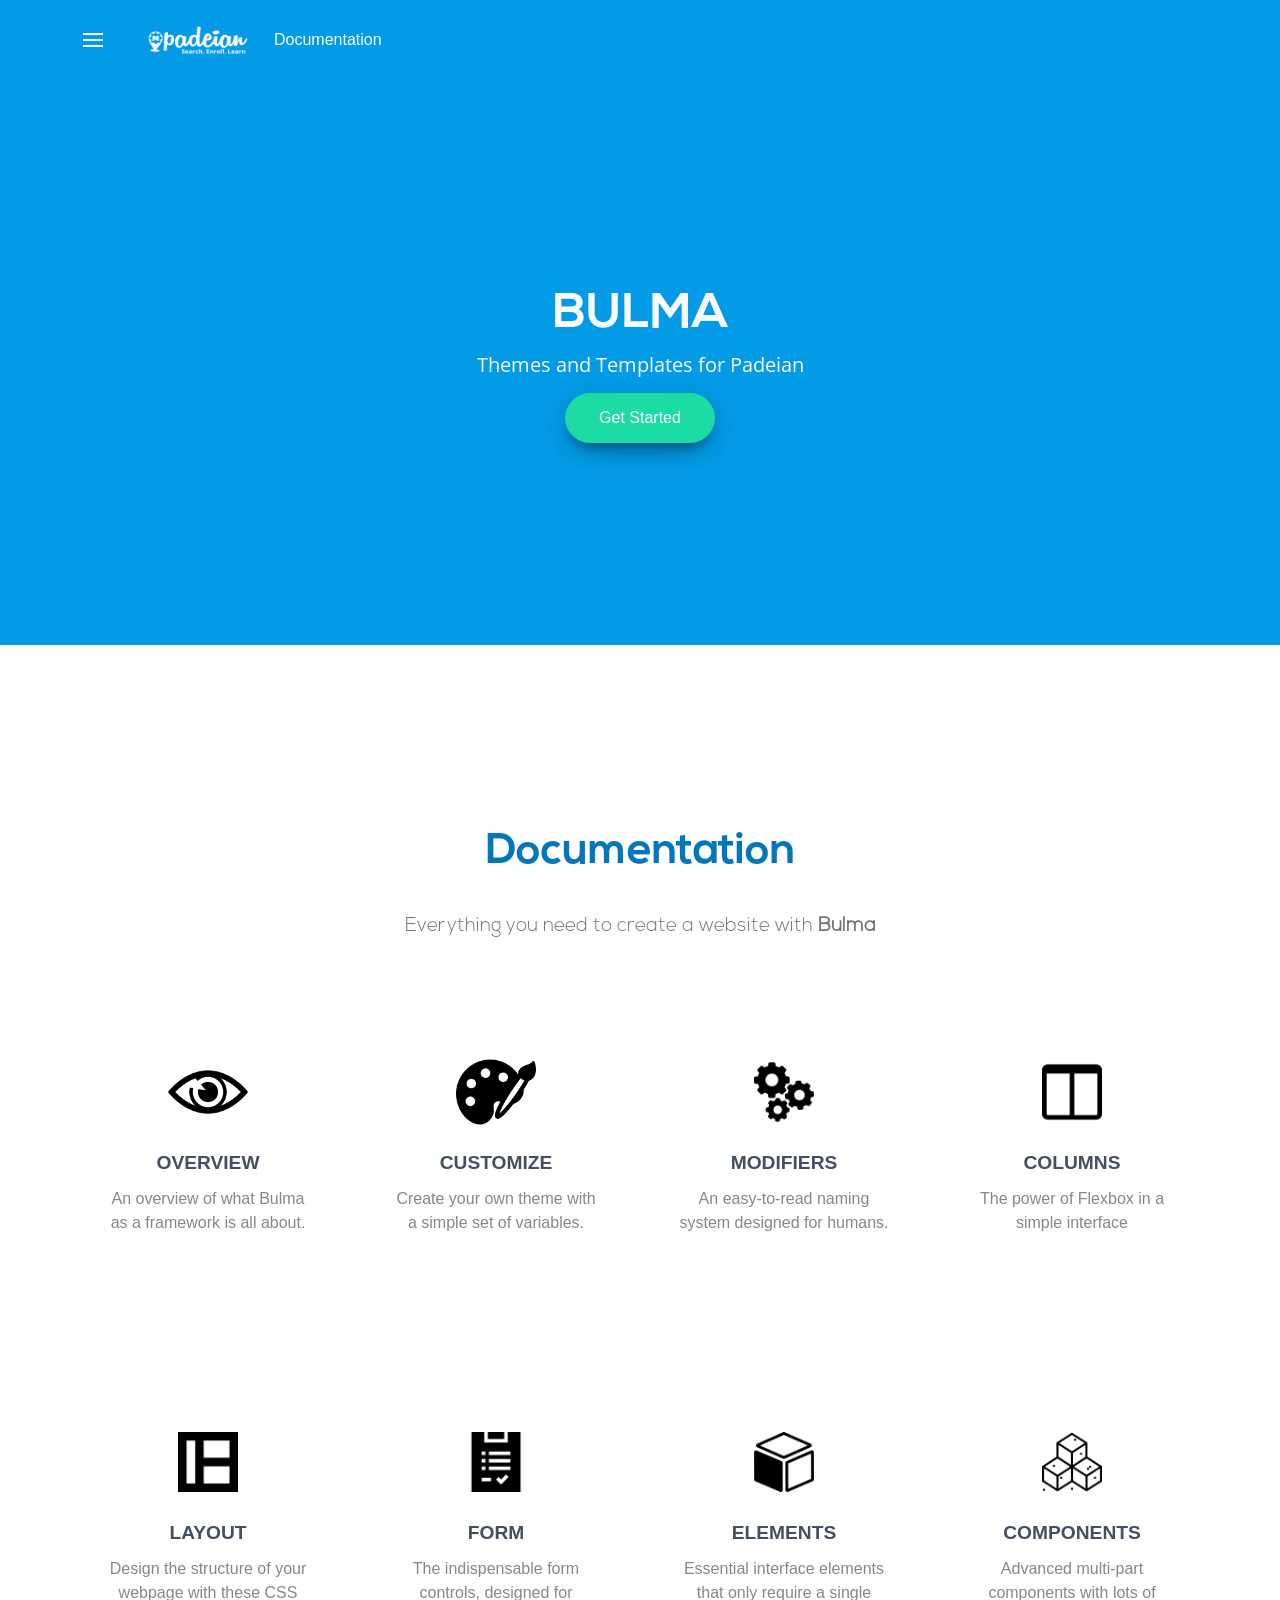
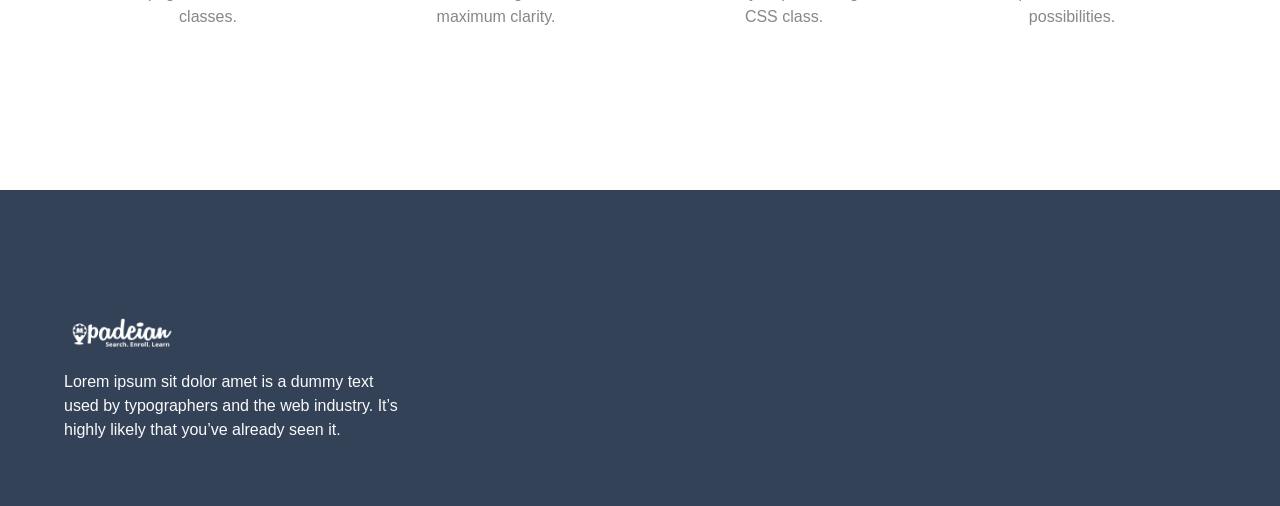
==== commit c21699ab: "add changes" ====
--- a/index.html
+++ b/index.html
@@ -351,43 +351,13 @@
       <div class="container">
         <div class="columns">
           <div class="column is-4">
-            <img class="footer-logo" src="assets/images/logo/bulkit-light.svg" width="112" height="28" alt="">
+            <img class="footer-logo" src="assets/images/logo/logo-white.png" width="110" height="100" alt="">
             <p class="footer-logo-text is-portrait-padded">
               Lorem ipsum sit dolor amet is a dummy text used by
               typographers and the web industry. It’s highly likely that
               you’ve already seen it.
             </p>
           </div>
-          <div class="column">
-            <h4 class="title is-light is-5">Get Started</h4>
-            <ul class="footer-menu">
-              <li><a href="#">Sign Up</a></li>
-              <li><a href="#">Features</a></li>
-              <li><a href="#">Pricing</a></li>
-              <li><a href="#">Login</a></li>
-            </ul>
-          </div>
-          <div class="column">
-            <h4 class="title is-light is-5">Support</h4>
-            <ul class="footer-menu">
-              <li><a href="#">Help</a></li>
-              <li><a href="#">User Guides</a></li>
-              <li><a href="#">Assistance</a></li>
-              <li><a href="#">Terms of Service</a></li>
-            </ul>
-          </div>
-          <div class="column">
-            <h4 class="title is-light is-5">Contact</h4>
-            <ul class="footer-menu">
-              <li>92,Church Street, Manhattan, NY, USA.</li>
-              <li>+1(0) 554 489 22</li>
-              <li>hello@cssninja.io</li>
-            </ul>
-          </div>
-        </div>
-        <div class="copyright">
-          <img class="copyright-logo" src="assets/images/logo/bulkit-white.svg" width="112" height="28" alt="">
-          <div class="copyright-text">&copy;2018-2019, Css Ninja, All Rights Reserved.</div>
         </div>
       </div>
     </footer>
@@ -398,6 +368,7 @@
     <script src="../../unpkg.com/animejs%402.2.0/anime.min.js"></script>
     <!-- Bulkit js -->
     <script src="assets/js/main.js"></script>
+    
   </body>
   <!-- Mirrored from bulkitv2.cssninja.io/one-pager-1/ by HTTrack Website Copier/3.x [XR&CO'2014], Thu, 19 Sep 2019 08:55:29 GMT -->
 </html>
